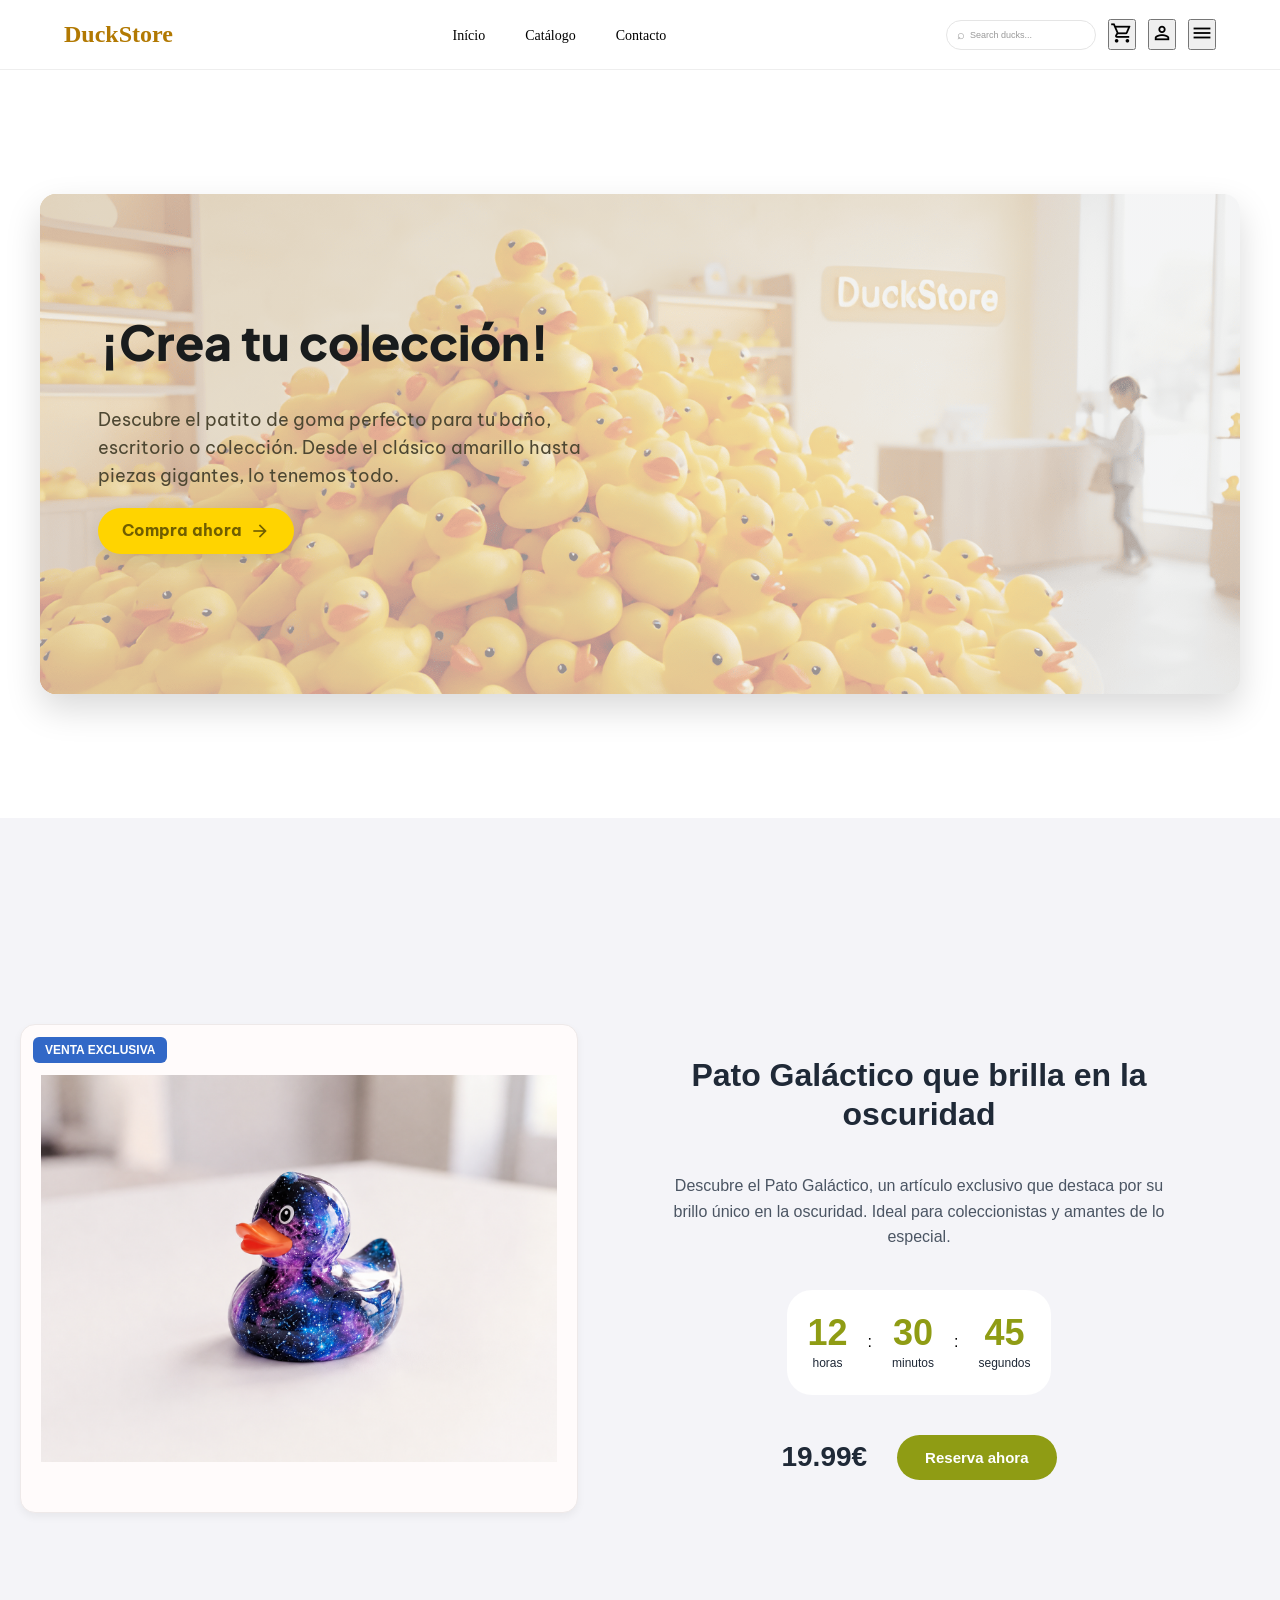
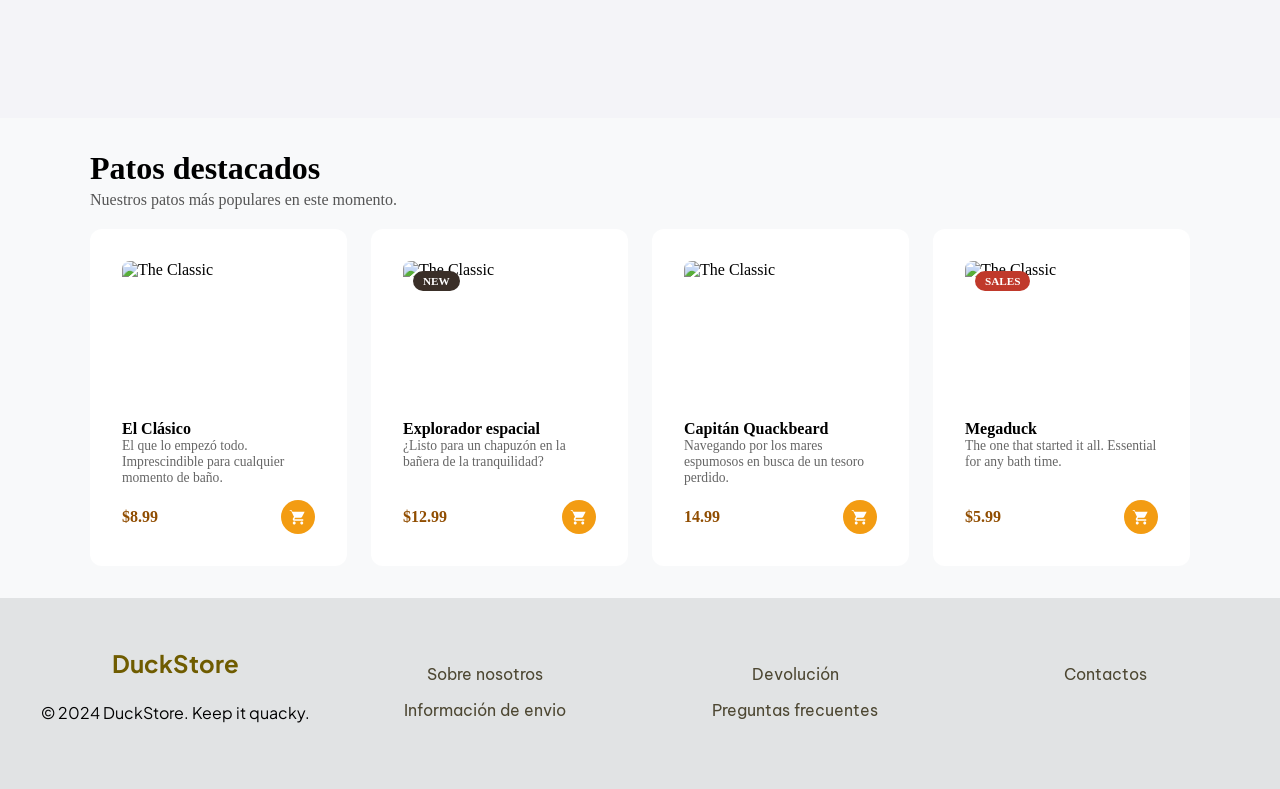
==== index.html @ dd6c9cd8 "add new page catalog" ====
<!-- inicio del proyecto -->
<!doctype html>
<html lang="es">
  <head>
    <meta charset="UTF-8" />
    <meta name="viewport" content="width=device-width, initial-scale=1.0" />
    <title>Duck Store - Inicio</title>
    <!-- css injection -->
    <link rel="stylesheet" href="src/css/styles.css" />
    <!-- font importation -->
    <link rel="preconnect" href="https://fonts.googleapis.com" />
    <link rel="preconnect" href="https://fonts.gstatic.com" crossorigin />
    <link
      href="https://fonts.googleapis.com/css2?family=Be+Vietnam+Pro:ital,wght@0,100;0,200;0,300;0,400;0,500;0,600;0,700;0,800;0,900;1,100;1,200;1,300;1,400;1,500;1,600;1,700;1,800;1,900&display=swap"
      rel="stylesheet"
    />
    <link
      href="https://fonts.googleapis.com/css2?family=Plus+Jakarta+Sans:ital,wght@0,200..800;1,200..800&display=swap"
      rel="stylesheet"
    />
  
<link rel="stylesheet" href="https://fonts.googleapis.com/css2?family=Material+Symbols+Outlined:opsz,wght,FILL,GRAD@20..48,100..700,0..1,-50..200&" 
/>

    <!-- Inicio BANNER -->
    <link href="https://fonts.googleapis.com/css2?family=Material+Symbols+Outlined" rel="stylesheet" />
    <!-- Final BANNER -->
  </head>
  <body>
    <header-component></header-component>
    <main>
        <!-- Inicio BANNER -->
        <section class="hero">
          
  
         <div class="hero-image">
          <div class="hero-content">
            <h2 class="hero-title">¡Crea tu colección!</h2>
             <p class="hero-desc">Descubre el patito de goma perfecto para tu baño, escritorio o colección. Desde el clásico amarillo hasta piezas gigantes, lo tenemos todo.</p>
             <button class="hero-btn" type="button">Compra ahora <span class="material-symbols-outlined icon-sm" aria-hidden="true">arrow_forward</span></button>
             </div>
        </div>
        </section>
        <!-- Final BANNER -->


      <!-- Inicio sección Venta exclusiva -->
      <section class="container-low">
        <div class="columna-imagen">
          <div class="container-left">
            <div class="tarjeta-producto">
              <div class="marco-exclusivo">VENTA EXCLUSIVA</div>
              <img src="src/img/venta-exclusiva.png" class="reserva" /></img>
            </div>
          </div>
        </div>
        <div class="columna-descripcion">
          <h2 class="titulo-producto">Pato Galáctico que brilla en la oscuridad</h2>
          <p class="descripcion-producto">Descubre el Pato Galáctico, un artículo exclusivo que destaca por su brillo único en la oscuridad. Ideal para coleccionistas y amantes de lo especial.</p>
          <div class="contador-tiempo">
            <div class="bloque-tiempo">
              <span class="numero">12</span>
              <span class="etiqueta">horas</span>
            </div>
            <span class="separador">:</span>
            <div class="bloque-tiempo">
              <span class="numero">30</span>
              <span class="etiqueta">minutos</span>
            </div>
            <span class="separador">:</span>
            <div class="bloque-tiempo">
              <span class="numero">45</span>
              <span class="etiqueta">segundos</span>
            </div>
          </div>
          <div class="precio-reserva">
            <span class="precio">19.99€</span>
            <a href="#" class="boton-reserva">Reserva ahora</a>
          </div>
        </div>
      </section>
      <section class="cards">
      <div class="feature-section">
         <div class="card-header">
         <h2>Patos destacados</h2>
         <p>Nuestros patos más populares en este momento.</p>
      </div>
      <div class="cards-grid">
         <div class="card">
            <div class="card-image">
               <img src="./src/img/classic.png" alt="The Classic">
            </div>
            <h3 class="card-title">El Clásico</h3>
            <p class="card-description">El que lo empezó todo. Imprescindible para cualquier momento de baño.</p>
            <div class="card-footer">
               <span class="price">$8.99</span>
               <button class="add-btn"><svg viewBox="0 0 24 24" width="18" height="18" fill="currentColor"><path d="M7 18c-1.1 0-1.99.9-1.99 2S5.9 22 7 22s2-.9 2-2-.9-2-2-2zM1 2v2h2l3.6 7.59-1.35 2.45c-.16.28-.25.61-.25.96 0 1.1.9 2 2 2h12v-2H7.42c-.14 0-.25-.11-.25-.25l.03-.12L8.1 13h7.45c.75 0 1.41-.41 1.75-1.03L20.88 5H4.54l-.94-2H1zm16 16c-1.1 0-1.99.9-1.99 2s.89 2 1.99 2 2-.9 2-2-.9-2-2-2z"/></svg></button>
            </div>
         </div>
         <div class="card">
            <div class="card-image">
               <span class="badge new">NEW</span>
               <img src="./src/img/space.png" alt="The Classic">
            </div>
            <h3 class="card-title">Explorador espacial</h3>
            <p class="card-description">¿Listo para un chapuzón en la bañera de la tranquilidad?</p>
            <div class="card-footer">
               <span class="price">$12.99</span>
               <button class="add-btn"><svg viewBox="0 0 24 24" width="18" height="18" fill="currentColor"><path d="M7 18c-1.1 0-1.99.9-1.99 2S5.9 22 7 22s2-.9 2-2-.9-2-2-2zM1 2v2h2l3.6 7.59-1.35 2.45c-.16.28-.25.61-.25.96 0 1.1.9 2 2 2h12v-2H7.42c-.14 0-.25-.11-.25-.25l.03-.12L8.1 13h7.45c.75 0 1.41-.41 1.75-1.03L20.88 5H4.54l-.94-2H1zm16 16c-1.1 0-1.99.9-1.99 2s.89 2 1.99 2 2-.9 2-2-.9-2-2-2z"/></svg></button>
            </div>
         </div>
         <div class="card">
            <div class="card-image">
               <img src="./src/img/captain.png" alt="The Classic">
            </div>
            <h3 class="card-title">Capitán Quackbeard</h3>
            <p class="card-description">Navegando por los mares espumosos en busca de un tesoro perdido.</p>
            <div class="card-footer">
               <span class="price">14.99</span>
               <button class="add-btn"><svg viewBox="0 0 24 24" width="18" height="18" fill="currentColor"><path d="M7 18c-1.1 0-1.99.9-1.99 2S5.9 22 7 22s2-.9 2-2-.9-2-2-2zM1 2v2h2l3.6 7.59-1.35 2.45c-.16.28-.25.61-.25.96 0 1.1.9 2 2 2h12v-2H7.42c-.14 0-.25-.11-.25-.25l.03-.12L8.1 13h7.45c.75 0 1.41-.41 1.75-1.03L20.88 5H4.54l-.94-2H1zm16 16c-1.1 0-1.99.9-1.99 2s.89 2 1.99 2 2-.9 2-2-.9-2-2-2z"/></svg></button>
            </div>
         </div>
         <div class="card">
            <div class="card-image">
               <span class="badge sale">SALES</span>
               <img src="./src/img/megaduck.png" alt="The Classic">
            </div>
            <h3 class="card-title">Megaduck</h3>
            <p class="card-description">The one that started it all. Essential for any bath time.</p>
            <div class="card-footer">
               <span class="price">$5.99</span>
               <button class="add-btn"><svg viewBox="0 0 24 24" width="18" height="18" fill="currentColor"><path d="M7 18c-1.1 0-1.99.9-1.99 2S5.9 22 7 22s2-.9 2-2-.9-2-2-2zM1 2v2h2l3.6 7.59-1.35 2.45c-.16.28-.25.61-.25.96 0 1.1.9 2 2 2h12v-2H7.42c-.14 0-.25-.11-.25-.25l.03-.12L8.1 13h7.45c.75 0 1.41-.41 1.75-1.03L20.88 5H4.54l-.94-2H1zm16 16c-1.1 0-1.99.9-1.99 2s.89 2 1.99 2 2-.9 2-2-.9-2-2-2z"/></svg></button>
            </div>
         </div>
      </div>
      </div>   
      </section>
    </main>
    <footer-component></footer-component>
    <!--Final sección venta exclusiva-->
    <script src="src/js/components.js"></script>
  </body>
</html>
---- src/css/styles.css ----
body {
  margin-inline: 0px;
  margin:0;
  padding: 0;
}

*{
  margin: 0;
  padding: 0;
  box-sizing: border-box;
}
/* HEADER */



.header {
  width: 100%;
  height: 70px;
  border-bottom: 1px solid #eeeeee;
  background: #fff;
}

.header-container {
  max-width: 1200px;
  height: 100%;
  margin: 0 auto;

  display: flex;
  align-items: center;
  justify-content: space-between;
  padding: 0 24px;
}

.logo {
  color: rgb(178 121 2);
  font-size: 24px;
  font-weight: 700;
  text-decoration: inherit;
}

.nav-links {
  display: flex;
  gap: 28px;
}

.nav-links a {
  color: black;
  font-size: 14px;
  text-decoration: none;
}

.nav-links a:hover {
  color: rgb(178 121 2);
}

.nav-links ul {
  display: flex;
  gap: 20px;
  list-style: none;
  padding: 0;
  margin: 0;
  color: #111827;
}

.header-actions {
  display: flex;
  align-items: center;
  gap: 12px;
}
.material-symbols-outlined {
  font-variation-settings:
  'FILL' 0,
  'wght' 400,
  'GRAD' 0,
  'opsz' 18
}

.search {
  width: 150px;
  height: 30px;

  display: flex;
  align-items: center;
  gap: 5px;

  padding: 0 10px;
  border: 1px solid #e5e5e5;
  border-radius: 20px;
}

.search span {
  color: #999;
  font-size: 13px;
}

.search input {
  border: none;
  outline: none;
  font-size: 9px;
}

.search input::placeholder {
  color: #999;
}
 @media (max-width: 1024px){
    .search {
      display: block;
    }

}
@media (max-width: 768px){
  /*Ocultar .nav-links*/
  .nav-links, .search{
    
    display:none;
    flex-direction: column;
    
  }
 
}

/* MAIN */
section.container-low {background-color: #f4f4f8; font-family: 'Poppins', sans-serif; padding: 60px 20px; display: flex; min-height: 100vh; justify-content: center; align-items: center;}
.container-left {max-width: 600px; width: 100%;}
.tarjeta-producto {background-color: #fffbfb; border:1px solid #eee9e9; border-radius: 15px; box-shadow: 0 4px 8px rgba(0, 0, 0, 0.05); display: flex; box-sizing: border-box; align-items: center; padding: 50px 20px; width: 100%; position: relative;}
.columna-imagen {flex: 1 1 45%; background-image: url(src=src/img/venta-exclusiva.png); background-size: cover; background-repeat: no-repeat; background-position: center;}
.columna-imagen img {max-width: 100%; height: auto; display: block; object-fit: contain; margin-right: auto;}
.marco-exclusivo {position: absolute; top: 12px; left: 12px; background-color: #3268c7; color: #ffffff; padding: 6px 12px; border-radius: 6px; font-size: 12px; font-weight: bold; text-transform: uppercase; z-index: 10;}
.columna-descripcion {flex: 1 1 55%; padding: 5em; display: flex; flex-direction: column; justify-content: contain; text-align: center; align-items: center;}
.titulo-producto {font-size: 32px; font-weight: 700; color: #1f2937; margin-bottom: 40px; line-height: 1.2;}
.descripcion-producto {font-size: 16px; color: #4b5563; line-height: 1.6; margin-bottom: 40px; max-width: 500px;}
.contador-tiempo {display: flex; align-items: center; gap: 20px; margin-bottom: 40px; border: 20px solid #ffffff; padding: 5px 0; width: fit-content; background-color: #ffffff; border-radius: 25px;}
.bloque-tiempo {text-align: center; display: flex; flex-direction:column; align-items: center;}
.bloque-tiempo .numero {font-size: 36px; font-weight: 700; color: #8f9c14; line-height: 1;}
.bloque-tiempo .etiqueta {font-size: 12px; color: #1f2937; font-weight: 500; margin-top: 5px;}
.bloque-tiempo .separador {font-size: 36px; font-weight: 700; color: #1f2937; align-self: flex-start; line-height: 1;}
.precio-reserva {display: flex; align-items: center; gap: 30px; align-content: center;}
.precio-reserva .precio {font-size: 28px; font-weight: 700; color: #1f2937; align-items: center; align-content: center;}
.precio-reserva .boton-reserva {font-size: 15px; background-color: #8f9c14; color: #ffffff; padding: 14px 28px; border-radius: 30px; text-decoration: none; font-weight: 600; transition: background-color 0.3s ease;}
.precio-reserva .boton-reserva:hover {background-color: #333;transform: translateY(-2px);}
@media (max-width: 1100px) 
{ section.container-low {flex-direction: column; align-items: center; padding-top: 10px;}
    .container-left {justify-self: center;}
    .tarjeta-producto {flex-direction: column; gap: 0px; align-content: center; align-items: center;}
    .columna-imagen {width: 100%; height: 60vw; max-height: 800px; background-size: contain; background-repeat: no-repeat; background-position: center top; margin-bottom: 0px; padding: 0; padding-bottom: 0px;}
    .columna-imagen-img {max-width: 100%; height: auto; display:block}
    .columna-descripcion {width: 100%; padding: 10px; text-align: center; margin-top: 0px; justify-self: center;}
    .descripcion-producto {margin-left: auto; margin-right: auto; align-items: center;}
    .contador-tiempo {justify-self: center;}
    .precio-reserva {margin-left: auto; margin-right: auto; align-items: center;}
}
/* FIN MAIN */
/* FEATURE QUADS*/
.feature-section {
  max-width: 1100px;
  margin: 0 auto;
}

.card-header h2 {
  font-size: 2rem;
  margin: 0;
}

.card-header p {
  color: #555;
  margin-top: 4px;
}

/* GRID CON TARJETAS */
.cards-grid {
  display: grid;
  grid-template-columns: repeat(4, 1fr);
  gap: 24px;
}

.card {
  background: #fff;
  border-radius: 12px;
  padding: 2rem;
  display: flex;
  flex-direction: column;
}

.cards {
  padding: 2rem;
  background-color: #f8f9fa;
}
.card-image {
  position: relative;
  background: #fff;
  border-radius: 8px;
  aspect-ratio: 4/3;
  display: flex;
  align-items: center;
  justify-content: center;
  overflow: hidden;
  margin-bottom: 14px;
}

.card-image img {
  /*width: 70%;
    object-fit: contain;*/
  width: 100%;
  object-fit: cover;
  height: 100%;
}

.card-title {
  font-size: 1rem;
  font-weight: 700;
  margin-bottom: 0px;
}

.card-description {
  font-size: 0.85rem;
  color: #666;
  flex-grow: 1;
  margin-bottom: 14px;
}

.card-footer {
  display: flex;
  align-items: center;
  justify-content: space-between;
}

.price {
  font-weight: 700;
  color: rgb(144 77 0 / var(--tw-text-opacity, 1));
}

.add-btn {
  background: #f39c12;
  color: #fff;
  border: none;
  width: 34px;
  height: 34px;
  border-radius: 50%;
  font-size: 1.1rem;
  cursor: pointer;
  display: flex;
  align-items: center;
  justify-content: center;
}

.add-btn:hover {
  background: #e08e0b;
}

.feature-section {
  background-color: #f8f9fa;
}

.material-symbols-outlined {
  font-family: "Material Symbols Outlined";
  font-weight: normal;
  font-style: normal;
  line-height: 1;
  letter-spacing: normal;
  text-transform: none;
  white-space: nowrap;
  word-wrap: normal;
  direction: ltr;
  -webkit-font-smoothing: antialiased;
}

.badge {
  position: absolute;
  top: 10px;
  left: 10px;
  font-size: 0.7rem;
  font-weight: 700;
  padding: 4px 10px;
  border-radius: 999px;
  color: #fff;
}

.badge.new {
  background: #3a2f28;
}
.badge.sale {
  background: #c0392b;
}

/* FOOTER */
footer {
  padding: 50px 20px;
  background-color: #e1e3e4;
  display: grid;
  grid-template-columns: repeat(4, 1fr);
  text-align: center;
  .LogoTitle,
  .SubTitle {
    font-family: "Plus Jakarta Sans";
    margin-block: 1em;
  }
  .LogoTitle {
    margin-top: 0px;
    font-size: 1.5em;
    color: #6f5c00;
  }
  .SubTitle {
    font-weight: normal;
    font-size: 1em;
  }
  p {
    font-family: "Be Vietnam Pro";
    color: #4d4732;
    margin-block: 1em;
  }
}

/* BANNER */
.hero {
  width: 100%;             /* se extiende a lo ancho */
  max-width: 1200px;       /* crea márgenes laterales al centrarse */
  margin: 124px auto; /* arriba/abajo 124px, centrado horizontal */
  padding: 0;
  background: #ffffff;
  border-radius: 1rem;
  overflow: hidden;        /* redondea también la imagen */
  box-shadow: 0 15px 35px rgba(0, 0, 0, 0.15);
}

/* Contenedor de la imagen */
.hero-image {
  width: 1200px;
  height: 500px;
  margin: 0 auto; /* centrar */
  overflow: hidden;
 padding: 110px 20px 20px 20px; /* arriba 48px, derecha 20px, abajo 20px, izquierda 20px */
  box-sizing: border-box;
  background-image:
   linear-gradient(rgba(237, 238, 239,0.6), rgba(237, 238, 239,0.6)), url('/src/img/fotobanner.png');
  background-size: cover;
  background-position: center;
  background-repeat: no-repeat;
  position: relative;
}

.hero-content {
  padding: 0px 20px 20px 20px; /* controla el offset izquierdo aquí */
  display: flex;
  flex-direction: column;
  align-items: flex-start;      /* alinea todo a la izquierda */
  gap: 12px;
  max-width: 70ch;
  box-sizing: border-box;
}

/* Título dentro del banner */
.hero-title {
  font-family: "Plus Jakarta Sans", system-ui, -apple-system, "Segoe UI", Roboto, Arial, sans-serif; 
  margin: 0 0 0px 0;
  padding: 10px 20px;
  font-size: 48px;
  line-height: 56px;
  font-weight: 800;
  color: rgb(25, 28, 29);
  align-self: start;
}
/* Párrafo debajo del título */
.hero-desc {
  font-family: "Be Vietnam Pro", system-ui, -apple-system, "Segoe UI", Roboto, Arial, sans-serif;
  grid-area: stack;
  align-self: start;
  justify-self: start;
  margin: 0;
  padding: 6px 18px;
  max-width: 45ch; /* controla la longitud de la línea */
  font-size: 18px;
  line-height: 28px;
  font-weight: 400;
  color: rgb(77, 71, 50);
  border-radius: 6px;
  z-index: 1;
  margin-top: 8px; /* separación extra entre título y párrafo */
}

/* Estilo del botón amarillo redondeado */
.hero-btn {
   margin-left: 18px;
  background: #FFD400;            /* amarillo */
  color: rgb(112, 94, 0);
  padding: 12px 24px;             /* tamaño del botón */
  border-radius: 999px;           /* totalmente redondeado */
  border: none;
  font-weight: 700;
  font-family: "Be Vietnam Pro", "Plus Jakarta Sans", system-ui, sans-serif;
  font-size: 16px;
  cursor: pointer;
  display: inline-block;
  text-decoration: none;
  box-shadow: 0 6px 18px rgba(0,0,0,0.12);
  transition: transform 120ms ease, box-shadow 120ms ease, filter 120ms ease;
}

.icon-sm {
  font-family: 'Material Symbols Outlined';
  font-variation-settings: 'FILL' 0, 'wght' 400, 'GRAD' 0, 'opsz' 24;
  font-size: 20px;            /* ajusta según prefieras */
  line-height: 1;
  display: inline-block;
  vertical-align: middle;
  margin-left: 4px;           /* opcional, ya hay gap pero sirve de ajuste fino */
}

/* Interacciones */
.hero-btn:hover {
  transform: translateY(-2px);
  filter: brightness(0.98);
  box-shadow: 0 10px 24px rgba(0,0,0,0.14);
}

.hero-btn:active {
  transform: translateY(0);
  box-shadow: 0 6px 12px rgba(0,0,0,0.12);
}

.hero-btn .material-symbols-outlined {
  position: relative;
  top: -1px; /* sube el icono 2px */
  font-size: 20px;
  line-height: 1;
}

/* Imagen del banner */
.hero-image img {
    width: 100%;
  height: 100%;
  object-fit: cover;
  opacity: 0.6;
  display: block;          /* elimina espacios blancos */
  overflow: hidden; /* recorta la imagen si es más grande */

}

.card-header{
  p{
    margin-bottom: 20px;
  }
}

/* --- Breakpoint: tablet / pantallas medianas --- */
@media (max-width: 1024px) {
  .hero {
    margin: 64px auto;
  }
  .hero-image {
    padding: 80px 18px 18px 18px;
    min-height: 360px;
  }
  .hero-content { max-width: 60ch; gap: 10px; }
  .hero-desc { max-width: 40ch; }
}



/* FIN BANNER */


@media(max-width: 900px){
  .cards-grid{
      grid-template-columns: repeat(2, 1fr);
  }
}

/* --- Breakpoint: móvil --- */
@media (max-width: 600px) {
  .hero {
    margin: 40px 12px; /* menos margen lateral y vertical en móvil */
    border-radius: 0.75rem;
  }
  .hero-image {
    padding: 28px 14px 18px 14px; /* sube el contenido visualmente */
    min-height: 260px;
    background-position: center top; /* enfoca la parte superior de la imagen */
  }
  .hero-content {
    padding: 0 12px 12px 12px;
    gap: 8px;
    max-width: 100%;
  }
  .hero-title {
    padding: 0;
    font-size: 22px;
    line-height: 28px;
  }
  .hero-desc {
    padding: 6px 0 0 0;
    max-width: 100%;
    font-size: 15px;
    margin-bottom: 12px; /* mantiene separación con el botón */
  }
  .hero-btn {
    padding: 10px 16px;
    font-size: 15px;
    align-self: flex-start;
  }
  .hero-btn .material-symbols-outlined { top: -1px; font-size: 18px; }

  .header h2{
    font-size: 1.5rem;
  }
}

/* Ajustes responsive para pantallas pequeñas */
@media (max-width: 600px) {
  .hero-image {
    height: 360px;
    padding: 16px;
  }
  .hero-title {
    font-size: clamp(20px, 6vw, 32px);
    padding: 8px 12px;
  }
  .hero-desc {
    font-size: 14px;
    padding: 6px 12px;
    max-width: 100%;
  }

  
}

@media(max-width: 480px){
    .cards-grid{
        grid-template-columns: 1fr;
        gap:16px;
    }

    
}
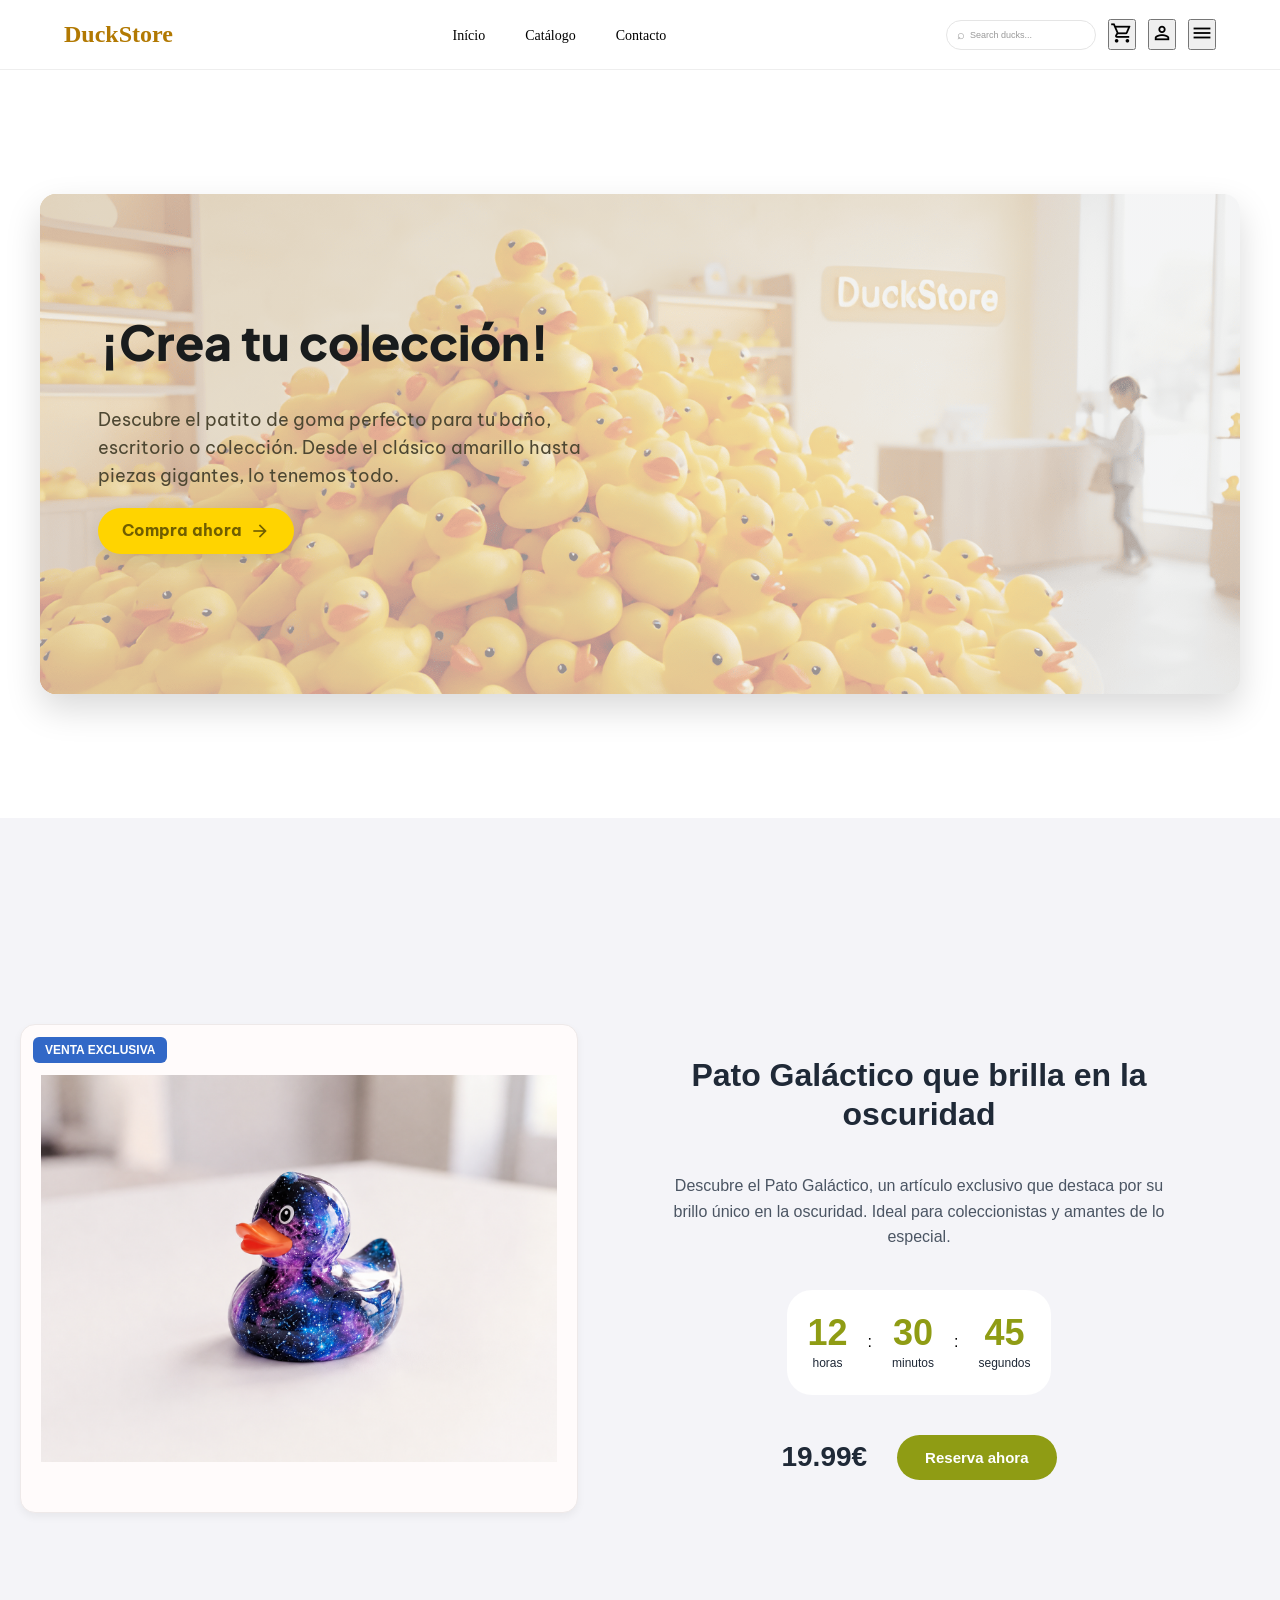
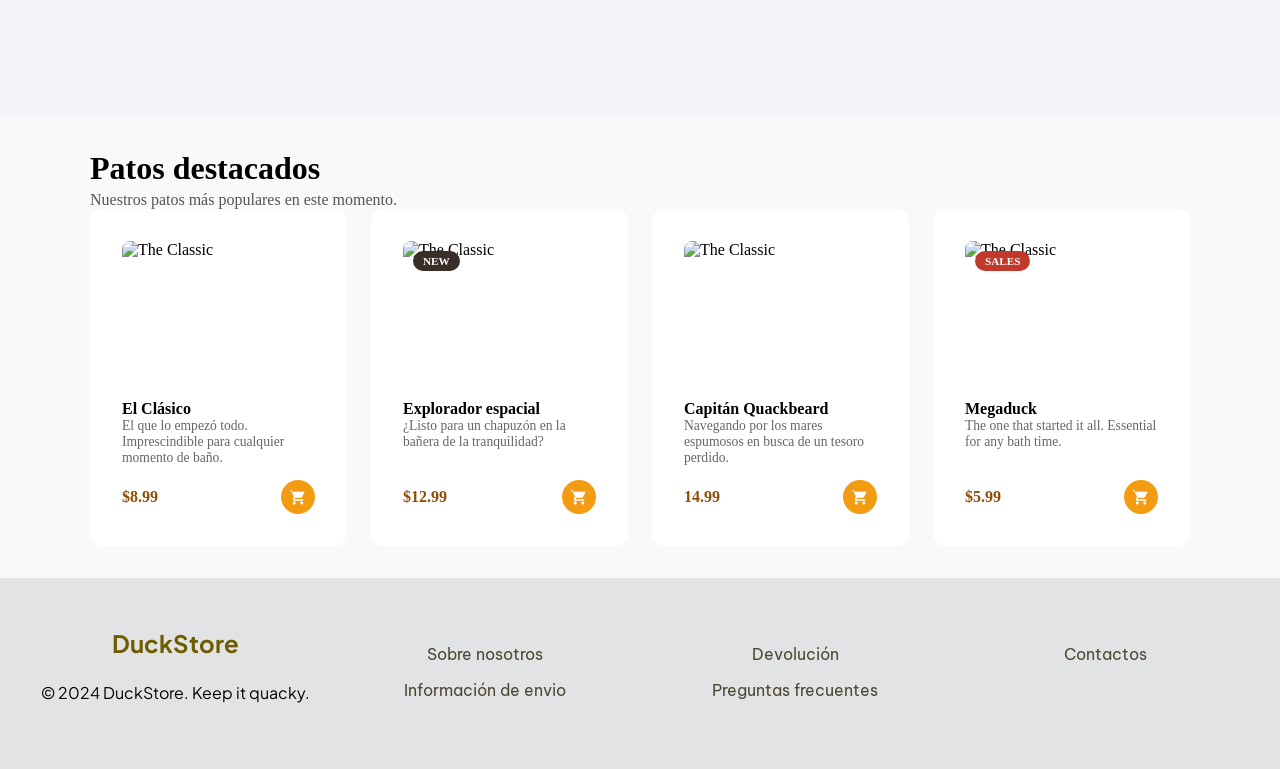
==== commit 1181c33d: "feat:last page" ====
--- a/index.html
+++ b/index.html
@@ -45,6 +45,7 @@
 
 
       <!-- Inicio sección Venta exclusiva -->
+      <link rel="stylesheet" href="src/css/header.css" />
       <section class="container-low">
         <div class="columna-imagen">
           <div class="container-left">
@@ -80,60 +81,114 @@
         </div>
       </section>
       <section class="cards">
-      <div class="feature-section">
-         <div class="card-header">
-         <h2>Patos destacados</h2>
-         <p>Nuestros patos más populares en este momento.</p>
-      </div>
-      <div class="cards-grid">
-         <div class="card">
-            <div class="card-image">
-               <img src="./src/img/classic.png" alt="The Classic">
+        <div class="feature-section">
+          <div class="card-header">
+            <h2>Patos destacados</h2>
+            <!-- hola -->
+            <p>Nuestros patos más populares en este momento.</p>
+          </div>
+          <div class="cards-grid">
+            <div class="card">
+              <div class="card-image">
+                <img src="./src/img/classic.png" alt="The Classic" />
+              </div>
+              <h3 class="card-title">El Clásico</h3>
+              <p class="card-description">
+                El que lo empezó todo. Imprescindible para cualquier momento de
+                baño.
+              </p>
+              <div class="card-footer">
+                <span class="price">$8.99</span>
+                <button class="add-btn">
+                  <svg
+                    viewBox="0 0 24 24"
+                    width="18"
+                    height="18"
+                    fill="currentColor"
+                  >
+                    <path
+                      d="M7 18c-1.1 0-1.99.9-1.99 2S5.9 22 7 22s2-.9 2-2-.9-2-2-2zM1 2v2h2l3.6 7.59-1.35 2.45c-.16.28-.25.61-.25.96 0 1.1.9 2 2 2h12v-2H7.42c-.14 0-.25-.11-.25-.25l.03-.12L8.1 13h7.45c.75 0 1.41-.41 1.75-1.03L20.88 5H4.54l-.94-2H1zm16 16c-1.1 0-1.99.9-1.99 2s.89 2 1.99 2 2-.9 2-2-.9-2-2-2z"
+                    />
+                  </svg>
+                </button>
+              </div>
             </div>
-            <h3 class="card-title">El Clásico</h3>
-            <p class="card-description">El que lo empezó todo. Imprescindible para cualquier momento de baño.</p>
-            <div class="card-footer">
-               <span class="price">$8.99</span>
-               <button class="add-btn"><svg viewBox="0 0 24 24" width="18" height="18" fill="currentColor"><path d="M7 18c-1.1 0-1.99.9-1.99 2S5.9 22 7 22s2-.9 2-2-.9-2-2-2zM1 2v2h2l3.6 7.59-1.35 2.45c-.16.28-.25.61-.25.96 0 1.1.9 2 2 2h12v-2H7.42c-.14 0-.25-.11-.25-.25l.03-.12L8.1 13h7.45c.75 0 1.41-.41 1.75-1.03L20.88 5H4.54l-.94-2H1zm16 16c-1.1 0-1.99.9-1.99 2s.89 2 1.99 2 2-.9 2-2-.9-2-2-2z"/></svg></button>
+            <div class="card">
+              <div class="card-image">
+                <span class="badge new">NEW</span>
+                <img src="./src/img/space.png" alt="The Classic" />
+              </div>
+              <h3 class="card-title">Explorador espacial</h3>
+              <p class="card-description">
+                ¿Listo para un chapuzón en la bañera de la tranquilidad?
+              </p>
+              <div class="card-footer">
+                <span class="price">$12.99</span>
+                <button class="add-btn">
+                  <svg
+                    viewBox="0 0 24 24"
+                    width="18"
+                    height="18"
+                    fill="currentColor"
+                  >
+                    <path
+                      d="M7 18c-1.1 0-1.99.9-1.99 2S5.9 22 7 22s2-.9 2-2-.9-2-2-2zM1 2v2h2l3.6 7.59-1.35 2.45c-.16.28-.25.61-.25.96 0 1.1.9 2 2 2h12v-2H7.42c-.14 0-.25-.11-.25-.25l.03-.12L8.1 13h7.45c.75 0 1.41-.41 1.75-1.03L20.88 5H4.54l-.94-2H1zm16 16c-1.1 0-1.99.9-1.99 2s.89 2 1.99 2 2-.9 2-2-.9-2-2-2z"
+                    />
+                  </svg>
+                </button>
+              </div>
             </div>
-         </div>
-         <div class="card">
-            <div class="card-image">
-               <span class="badge new">NEW</span>
-               <img src="./src/img/space.png" alt="The Classic">
+            <div class="card">
+              <div class="card-image">
+                <img src="./src/img/captain.png" alt="The Classic" />
+              </div>
+              <h3 class="card-title">Capitán Quackbeard</h3>
+              <p class="card-description">
+                Navegando por los mares espumosos en busca de un tesoro perdido.
+              </p>
+              <div class="card-footer">
+                <span class="price">14.99</span>
+                <button class="add-btn">
+                  <svg
+                    viewBox="0 0 24 24"
+                    width="18"
+                    height="18"
+                    fill="currentColor"
+                  >
+                    <path
+                      d="M7 18c-1.1 0-1.99.9-1.99 2S5.9 22 7 22s2-.9 2-2-.9-2-2-2zM1 2v2h2l3.6 7.59-1.35 2.45c-.16.28-.25.61-.25.96 0 1.1.9 2 2 2h12v-2H7.42c-.14 0-.25-.11-.25-.25l.03-.12L8.1 13h7.45c.75 0 1.41-.41 1.75-1.03L20.88 5H4.54l-.94-2H1zm16 16c-1.1 0-1.99.9-1.99 2s.89 2 1.99 2 2-.9 2-2-.9-2-2-2z"
+                    />
+                  </svg>
+                </button>
+              </div>
             </div>
-            <h3 class="card-title">Explorador espacial</h3>
-            <p class="card-description">¿Listo para un chapuzón en la bañera de la tranquilidad?</p>
-            <div class="card-footer">
-               <span class="price">$12.99</span>
-               <button class="add-btn"><svg viewBox="0 0 24 24" width="18" height="18" fill="currentColor"><path d="M7 18c-1.1 0-1.99.9-1.99 2S5.9 22 7 22s2-.9 2-2-.9-2-2-2zM1 2v2h2l3.6 7.59-1.35 2.45c-.16.28-.25.61-.25.96 0 1.1.9 2 2 2h12v-2H7.42c-.14 0-.25-.11-.25-.25l.03-.12L8.1 13h7.45c.75 0 1.41-.41 1.75-1.03L20.88 5H4.54l-.94-2H1zm16 16c-1.1 0-1.99.9-1.99 2s.89 2 1.99 2 2-.9 2-2-.9-2-2-2z"/></svg></button>
+            <div class="card">
+              <div class="card-image">
+                <span class="badge sale">SALES</span>
+                <img src="./src/img/megaduck.png" alt="The Classic" />
+              </div>
+              <h3 class="card-title">Megaduck</h3>
+              <p class="card-description">
+                The one that started it all. Essential for any bath time.
+              </p>
+              <div class="card-footer">
+                <span class="price">$5.99</span>
+                <button class="add-btn">
+                  <svg
+                    viewBox="0 0 24 24"
+                    width="18"
+                    height="18"
+                    fill="currentColor"
+                  >
+                    <path
+                      d="M7 18c-1.1 0-1.99.9-1.99 2S5.9 22 7 22s2-.9 2-2-.9-2-2-2zM1 2v2h2l3.6 7.59-1.35 2.45c-.16.28-.25.61-.25.96 0 1.1.9 2 2 2h12v-2H7.42c-.14 0-.25-.11-.25-.25l.03-.12L8.1 13h7.45c.75 0 1.41-.41 1.75-1.03L20.88 5H4.54l-.94-2H1zm16 16c-1.1 0-1.99.9-1.99 2s.89 2 1.99 2 2-.9 2-2-.9-2-2-2z"
+                    />
+                  </svg>
+                </button>
+              </div>
             </div>
-         </div>
-         <div class="card">
-            <div class="card-image">
-               <img src="./src/img/captain.png" alt="The Classic">
-            </div>
-            <h3 class="card-title">Capitán Quackbeard</h3>
-            <p class="card-description">Navegando por los mares espumosos en busca de un tesoro perdido.</p>
-            <div class="card-footer">
-               <span class="price">14.99</span>
-               <button class="add-btn"><svg viewBox="0 0 24 24" width="18" height="18" fill="currentColor"><path d="M7 18c-1.1 0-1.99.9-1.99 2S5.9 22 7 22s2-.9 2-2-.9-2-2-2zM1 2v2h2l3.6 7.59-1.35 2.45c-.16.28-.25.61-.25.96 0 1.1.9 2 2 2h12v-2H7.42c-.14 0-.25-.11-.25-.25l.03-.12L8.1 13h7.45c.75 0 1.41-.41 1.75-1.03L20.88 5H4.54l-.94-2H1zm16 16c-1.1 0-1.99.9-1.99 2s.89 2 1.99 2 2-.9 2-2-.9-2-2-2z"/></svg></button>
-            </div>
-         </div>
-         <div class="card">
-            <div class="card-image">
-               <span class="badge sale">SALES</span>
-               <img src="./src/img/megaduck.png" alt="The Classic">
-            </div>
-            <h3 class="card-title">Megaduck</h3>
-            <p class="card-description">The one that started it all. Essential for any bath time.</p>
-            <div class="card-footer">
-               <span class="price">$5.99</span>
-               <button class="add-btn"><svg viewBox="0 0 24 24" width="18" height="18" fill="currentColor"><path d="M7 18c-1.1 0-1.99.9-1.99 2S5.9 22 7 22s2-.9 2-2-.9-2-2-2zM1 2v2h2l3.6 7.59-1.35 2.45c-.16.28-.25.61-.25.96 0 1.1.9 2 2 2h12v-2H7.42c-.14 0-.25-.11-.25-.25l.03-.12L8.1 13h7.45c.75 0 1.41-.41 1.75-1.03L20.88 5H4.54l-.94-2H1zm16 16c-1.1 0-1.99.9-1.99 2s.89 2 1.99 2 2-.9 2-2-.9-2-2-2z"/></svg></button>
-            </div>
-         </div>
-      </div>
-      </div>   
+          </div>
+        </div>
       </section>
     </main>
     <footer-component></footer-component>
--- a/src/css/styles.css
+++ b/src/css/styles.css
@@ -1,9 +1,6 @@
 body {
   margin-inline: 0px;
-  margin:0;
-  padding: 0;
-}
-
+}
 *{
   margin: 0;
   padding: 0;
@@ -434,13 +431,22 @@
   overflow: hidden; /* recorta la imagen si es más grande */
 
 }
-
-.card-header{
-  p{
-    margin-bottom: 20px;
-  }
-}
-
+/* Ajustes responsive para pantallas pequeñas */
+@media (max-width: 600px) {
+  .hero-image {
+    height: 360px;
+    padding: 16px;
+  }
+  .hero-title {
+    font-size: clamp(20px, 6vw, 32px);
+    padding: 8px 12px;
+  }
+  .hero-desc {
+    font-size: 14px;
+    padding: 6px 12px;
+    max-width: 100%;
+  }
+}
 /* --- Breakpoint: tablet / pantallas medianas --- */
 @media (max-width: 1024px) {
   .hero {
@@ -452,17 +458,6 @@
   }
   .hero-content { max-width: 60ch; gap: 10px; }
   .hero-desc { max-width: 40ch; }
-}
-
-
-
-/* FIN BANNER */
-
-
-@media(max-width: 900px){
-  .cards-grid{
-      grid-template-columns: repeat(2, 1fr);
-  }
 }
 
 /* --- Breakpoint: móvil --- */
@@ -498,36 +493,7 @@
     align-self: flex-start;
   }
   .hero-btn .material-symbols-outlined { top: -1px; font-size: 18px; }
-
-  .header h2{
-    font-size: 1.5rem;
-  }
-}
-
-/* Ajustes responsive para pantallas pequeñas */
-@media (max-width: 600px) {
-  .hero-image {
-    height: 360px;
-    padding: 16px;
-  }
-  .hero-title {
-    font-size: clamp(20px, 6vw, 32px);
-    padding: 8px 12px;
-  }
-  .hero-desc {
-    font-size: 14px;
-    padding: 6px 12px;
-    max-width: 100%;
-  }
-
-  
-}
-
-@media(max-width: 480px){
-    .cards-grid{
-        grid-template-columns: 1fr;
-        gap:16px;
-    }
-
-    
-}
+}
+
+/* FIN BANNER */
+
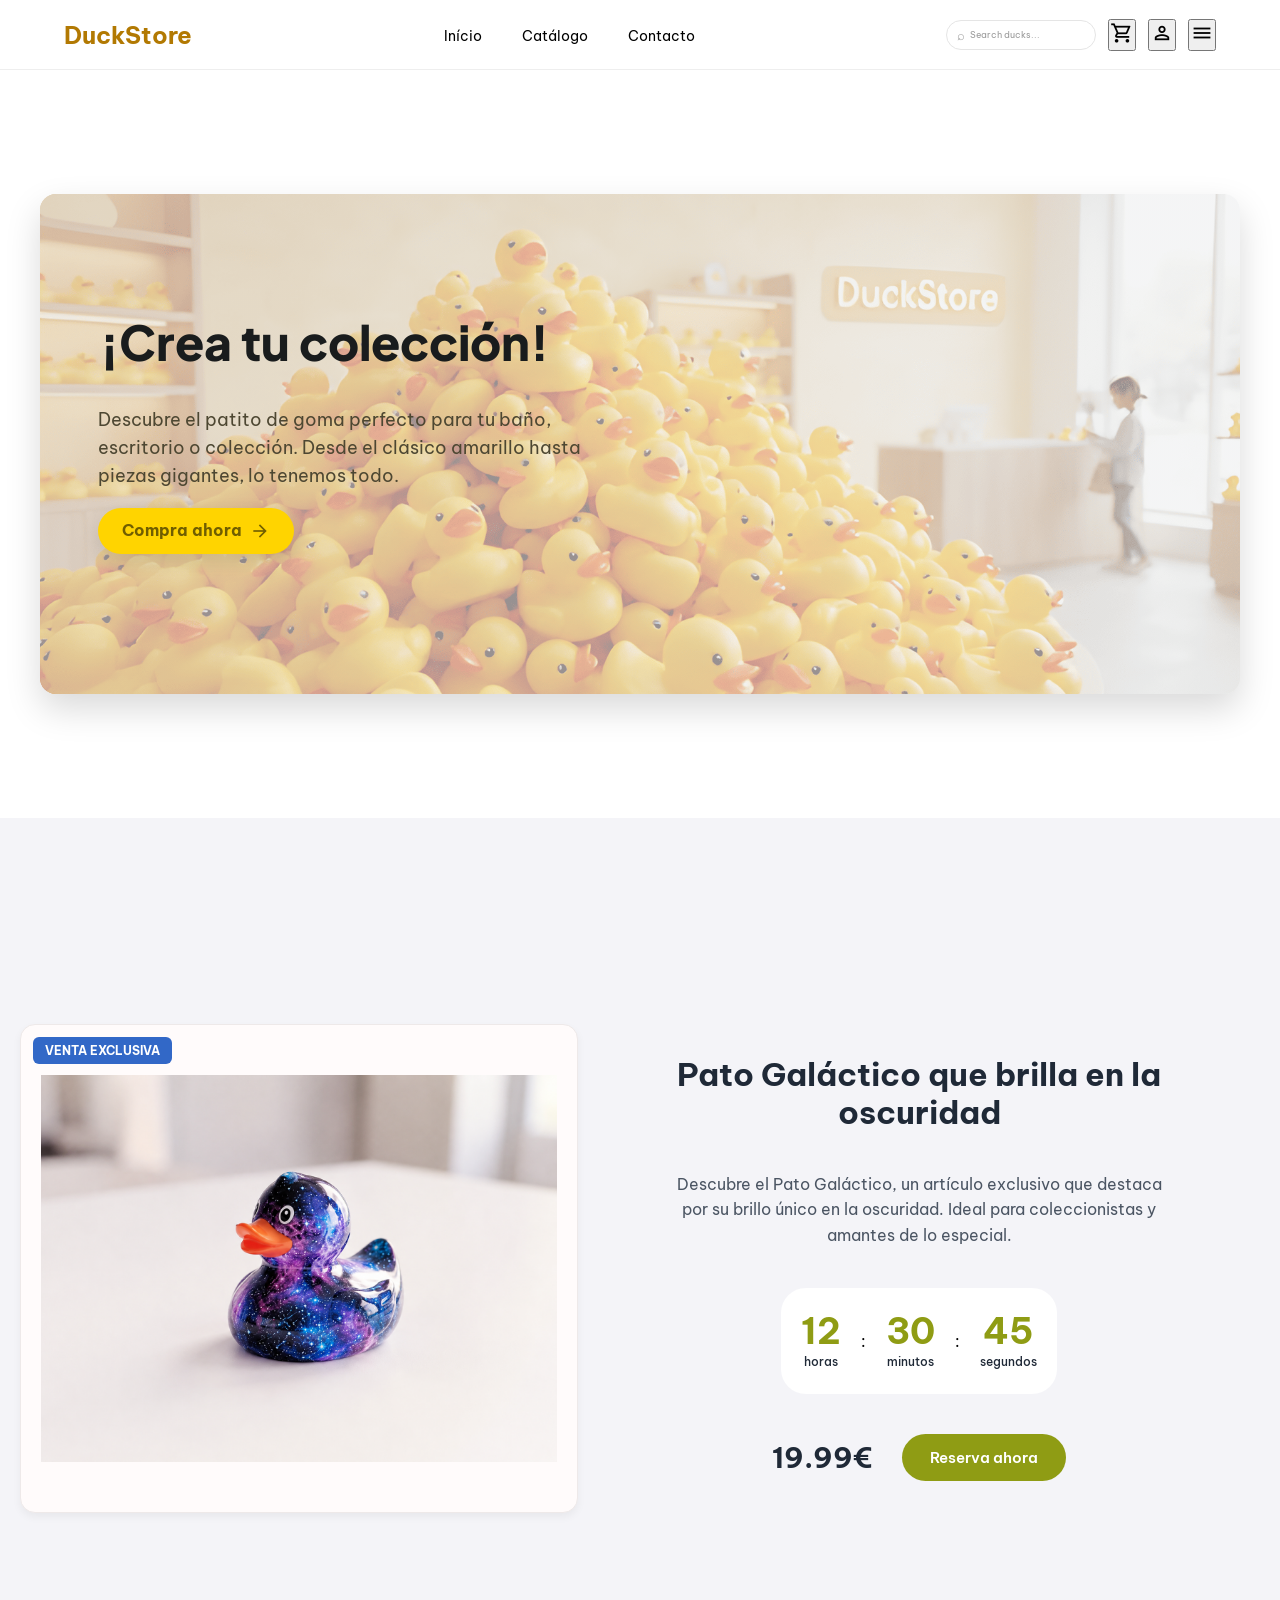
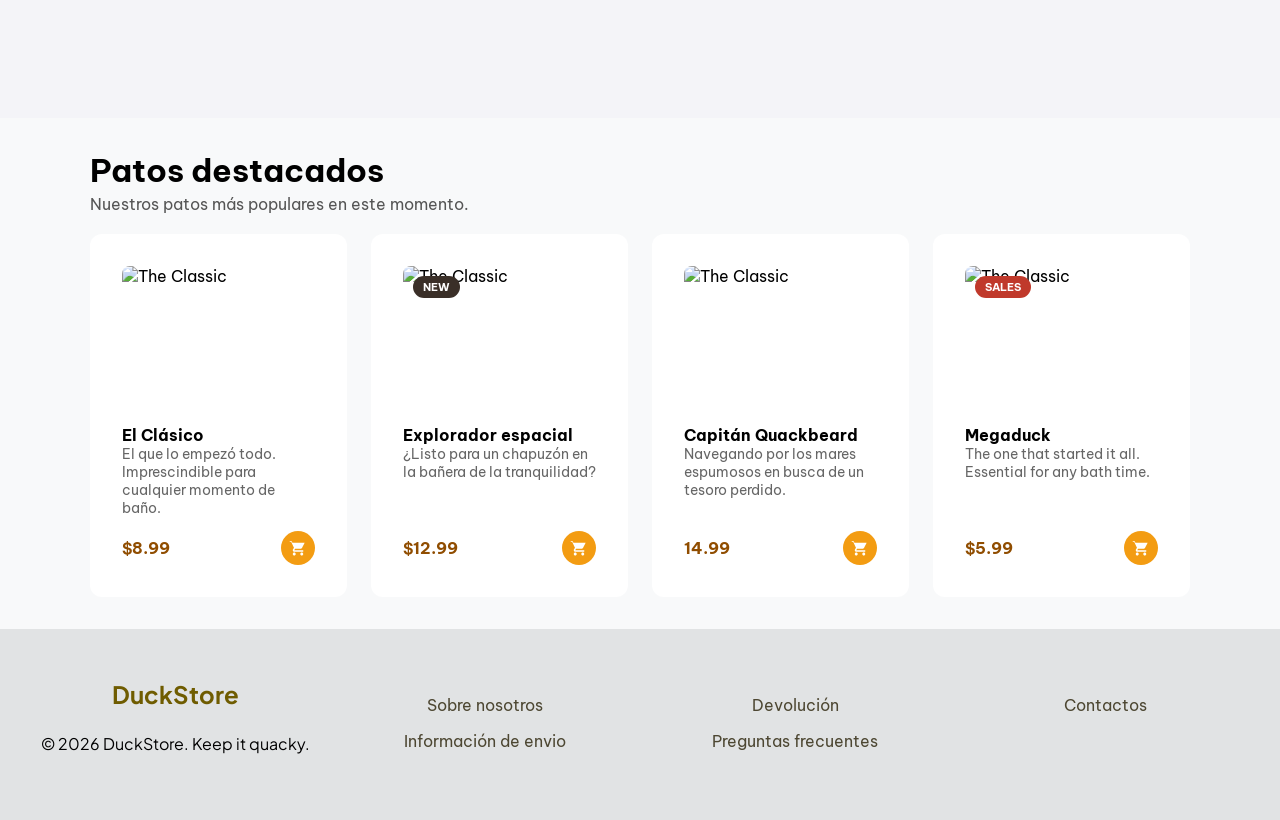
==== commit cb1485e2: "feat: add funtional counter" ====
--- a/index.html
+++ b/index.html
@@ -45,7 +45,6 @@
 
 
       <!-- Inicio sección Venta exclusiva -->
-      <link rel="stylesheet" href="src/css/header.css" />
       <section class="container-low">
         <div class="columna-imagen">
           <div class="container-left">
@@ -60,17 +59,17 @@
           <p class="descripcion-producto">Descubre el Pato Galáctico, un artículo exclusivo que destaca por su brillo único en la oscuridad. Ideal para coleccionistas y amantes de lo especial.</p>
           <div class="contador-tiempo">
             <div class="bloque-tiempo">
-              <span class="numero">12</span>
+              <span id="horas" class="numero">12</span>
               <span class="etiqueta">horas</span>
             </div>
             <span class="separador">:</span>
             <div class="bloque-tiempo">
-              <span class="numero">30</span>
+              <span id="minutos" class="numero">30</span>
               <span class="etiqueta">minutos</span>
             </div>
             <span class="separador">:</span>
             <div class="bloque-tiempo">
-              <span class="numero">45</span>
+              <span id="segundos" class="numero">45</span>
               <span class="etiqueta">segundos</span>
             </div>
           </div>
@@ -81,118 +80,65 @@
         </div>
       </section>
       <section class="cards">
-        <div class="feature-section">
-          <div class="card-header">
-            <h2>Patos destacados</h2>
-            <!-- hola -->
-            <p>Nuestros patos más populares en este momento.</p>
-          </div>
-          <div class="cards-grid">
-            <div class="card">
-              <div class="card-image">
-                <img src="./src/img/classic.png" alt="The Classic" />
-              </div>
-              <h3 class="card-title">El Clásico</h3>
-              <p class="card-description">
-                El que lo empezó todo. Imprescindible para cualquier momento de
-                baño.
-              </p>
-              <div class="card-footer">
-                <span class="price">$8.99</span>
-                <button class="add-btn">
-                  <svg
-                    viewBox="0 0 24 24"
-                    width="18"
-                    height="18"
-                    fill="currentColor"
-                  >
-                    <path
-                      d="M7 18c-1.1 0-1.99.9-1.99 2S5.9 22 7 22s2-.9 2-2-.9-2-2-2zM1 2v2h2l3.6 7.59-1.35 2.45c-.16.28-.25.61-.25.96 0 1.1.9 2 2 2h12v-2H7.42c-.14 0-.25-.11-.25-.25l.03-.12L8.1 13h7.45c.75 0 1.41-.41 1.75-1.03L20.88 5H4.54l-.94-2H1zm16 16c-1.1 0-1.99.9-1.99 2s.89 2 1.99 2 2-.9 2-2-.9-2-2-2z"
-                    />
-                  </svg>
-                </button>
-              </div>
+      <div class="feature-section">
+         <div class="card-header">
+         <h2>Patos destacados</h2>
+         <p>Nuestros patos más populares en este momento.</p>
+      </div>
+      <div class="cards-grid">
+         <div class="card">
+            <div class="card-image">
+               <img src="./src/img/classic.png" alt="The Classic">
             </div>
-            <div class="card">
-              <div class="card-image">
-                <span class="badge new">NEW</span>
-                <img src="./src/img/space.png" alt="The Classic" />
-              </div>
-              <h3 class="card-title">Explorador espacial</h3>
-              <p class="card-description">
-                ¿Listo para un chapuzón en la bañera de la tranquilidad?
-              </p>
-              <div class="card-footer">
-                <span class="price">$12.99</span>
-                <button class="add-btn">
-                  <svg
-                    viewBox="0 0 24 24"
-                    width="18"
-                    height="18"
-                    fill="currentColor"
-                  >
-                    <path
-                      d="M7 18c-1.1 0-1.99.9-1.99 2S5.9 22 7 22s2-.9 2-2-.9-2-2-2zM1 2v2h2l3.6 7.59-1.35 2.45c-.16.28-.25.61-.25.96 0 1.1.9 2 2 2h12v-2H7.42c-.14 0-.25-.11-.25-.25l.03-.12L8.1 13h7.45c.75 0 1.41-.41 1.75-1.03L20.88 5H4.54l-.94-2H1zm16 16c-1.1 0-1.99.9-1.99 2s.89 2 1.99 2 2-.9 2-2-.9-2-2-2z"
-                    />
-                  </svg>
-                </button>
-              </div>
+            <h3 class="card-title">El Clásico</h3>
+            <p class="card-description">El que lo empezó todo. Imprescindible para cualquier momento de baño.</p>
+            <div class="card-footer">
+               <span class="price">$8.99</span>
+               <button class="add-btn"><svg viewBox="0 0 24 24" width="18" height="18" fill="currentColor"><path d="M7 18c-1.1 0-1.99.9-1.99 2S5.9 22 7 22s2-.9 2-2-.9-2-2-2zM1 2v2h2l3.6 7.59-1.35 2.45c-.16.28-.25.61-.25.96 0 1.1.9 2 2 2h12v-2H7.42c-.14 0-.25-.11-.25-.25l.03-.12L8.1 13h7.45c.75 0 1.41-.41 1.75-1.03L20.88 5H4.54l-.94-2H1zm16 16c-1.1 0-1.99.9-1.99 2s.89 2 1.99 2 2-.9 2-2-.9-2-2-2z"/></svg></button>
             </div>
-            <div class="card">
-              <div class="card-image">
-                <img src="./src/img/captain.png" alt="The Classic" />
-              </div>
-              <h3 class="card-title">Capitán Quackbeard</h3>
-              <p class="card-description">
-                Navegando por los mares espumosos en busca de un tesoro perdido.
-              </p>
-              <div class="card-footer">
-                <span class="price">14.99</span>
-                <button class="add-btn">
-                  <svg
-                    viewBox="0 0 24 24"
-                    width="18"
-                    height="18"
-                    fill="currentColor"
-                  >
-                    <path
-                      d="M7 18c-1.1 0-1.99.9-1.99 2S5.9 22 7 22s2-.9 2-2-.9-2-2-2zM1 2v2h2l3.6 7.59-1.35 2.45c-.16.28-.25.61-.25.96 0 1.1.9 2 2 2h12v-2H7.42c-.14 0-.25-.11-.25-.25l.03-.12L8.1 13h7.45c.75 0 1.41-.41 1.75-1.03L20.88 5H4.54l-.94-2H1zm16 16c-1.1 0-1.99.9-1.99 2s.89 2 1.99 2 2-.9 2-2-.9-2-2-2z"
-                    />
-                  </svg>
-                </button>
-              </div>
+         </div>
+         <div class="card">
+            <div class="card-image">
+               <span class="badge new">NEW</span>
+               <img src="./src/img/space.png" alt="The Classic">
             </div>
-            <div class="card">
-              <div class="card-image">
-                <span class="badge sale">SALES</span>
-                <img src="./src/img/megaduck.png" alt="The Classic" />
-              </div>
-              <h3 class="card-title">Megaduck</h3>
-              <p class="card-description">
-                The one that started it all. Essential for any bath time.
-              </p>
-              <div class="card-footer">
-                <span class="price">$5.99</span>
-                <button class="add-btn">
-                  <svg
-                    viewBox="0 0 24 24"
-                    width="18"
-                    height="18"
-                    fill="currentColor"
-                  >
-                    <path
-                      d="M7 18c-1.1 0-1.99.9-1.99 2S5.9 22 7 22s2-.9 2-2-.9-2-2-2zM1 2v2h2l3.6 7.59-1.35 2.45c-.16.28-.25.61-.25.96 0 1.1.9 2 2 2h12v-2H7.42c-.14 0-.25-.11-.25-.25l.03-.12L8.1 13h7.45c.75 0 1.41-.41 1.75-1.03L20.88 5H4.54l-.94-2H1zm16 16c-1.1 0-1.99.9-1.99 2s.89 2 1.99 2 2-.9 2-2-.9-2-2-2z"
-                    />
-                  </svg>
-                </button>
-              </div>
+            <h3 class="card-title">Explorador espacial</h3>
+            <p class="card-description">¿Listo para un chapuzón en la bañera de la tranquilidad?</p>
+            <div class="card-footer">
+               <span class="price">$12.99</span>
+               <button class="add-btn"><svg viewBox="0 0 24 24" width="18" height="18" fill="currentColor"><path d="M7 18c-1.1 0-1.99.9-1.99 2S5.9 22 7 22s2-.9 2-2-.9-2-2-2zM1 2v2h2l3.6 7.59-1.35 2.45c-.16.28-.25.61-.25.96 0 1.1.9 2 2 2h12v-2H7.42c-.14 0-.25-.11-.25-.25l.03-.12L8.1 13h7.45c.75 0 1.41-.41 1.75-1.03L20.88 5H4.54l-.94-2H1zm16 16c-1.1 0-1.99.9-1.99 2s.89 2 1.99 2 2-.9 2-2-.9-2-2-2z"/></svg></button>
             </div>
-          </div>
-        </div>
+         </div>
+         <div class="card">
+            <div class="card-image">
+               <img src="./src/img/captain.png" alt="The Classic">
+            </div>
+            <h3 class="card-title">Capitán Quackbeard</h3>
+            <p class="card-description">Navegando por los mares espumosos en busca de un tesoro perdido.</p>
+            <div class="card-footer">
+               <span class="price">14.99</span>
+               <button class="add-btn"><svg viewBox="0 0 24 24" width="18" height="18" fill="currentColor"><path d="M7 18c-1.1 0-1.99.9-1.99 2S5.9 22 7 22s2-.9 2-2-.9-2-2-2zM1 2v2h2l3.6 7.59-1.35 2.45c-.16.28-.25.61-.25.96 0 1.1.9 2 2 2h12v-2H7.42c-.14 0-.25-.11-.25-.25l.03-.12L8.1 13h7.45c.75 0 1.41-.41 1.75-1.03L20.88 5H4.54l-.94-2H1zm16 16c-1.1 0-1.99.9-1.99 2s.89 2 1.99 2 2-.9 2-2-.9-2-2-2z"/></svg></button>
+            </div>
+         </div>
+         <div class="card">
+            <div class="card-image">
+               <span class="badge sale">SALES</span>
+               <img src="./src/img/megaduck.png" alt="The Classic">
+            </div>
+            <h3 class="card-title">Megaduck</h3>
+            <p class="card-description">The one that started it all. Essential for any bath time.</p>
+            <div class="card-footer">
+               <span class="price">$5.99</span>
+               <button class="add-btn"><svg viewBox="0 0 24 24" width="18" height="18" fill="currentColor"><path d="M7 18c-1.1 0-1.99.9-1.99 2S5.9 22 7 22s2-.9 2-2-.9-2-2-2zM1 2v2h2l3.6 7.59-1.35 2.45c-.16.28-.25.61-.25.96 0 1.1.9 2 2 2h12v-2H7.42c-.14 0-.25-.11-.25-.25l.03-.12L8.1 13h7.45c.75 0 1.41-.41 1.75-1.03L20.88 5H4.54l-.94-2H1zm16 16c-1.1 0-1.99.9-1.99 2s.89 2 1.99 2 2-.9 2-2-.9-2-2-2z"/></svg></button>
+            </div>
+         </div>
+      </div>
+      </div>   
       </section>
     </main>
     <footer-component></footer-component>
     <!--Final sección venta exclusiva-->
     <script src="src/js/components.js"></script>
+    <script src="src/js/counter.js"></script>
   </body>
 </html>
--- a/src/css/styles.css
+++ b/src/css/styles.css
@@ -1,10 +1,14 @@
 body {
   margin-inline: 0px;
-}
+  margin:0;
+  padding: 0;
+}
+
 *{
   margin: 0;
   padding: 0;
   box-sizing: border-box;
+  font-family: "Be Vietnam Pro";
 }
 /* HEADER */
 
@@ -99,22 +103,7 @@
 .search input::placeholder {
   color: #999;
 }
- @media (max-width: 1024px){
-    .search {
-      display: block;
-    }
-
-}
-@media (max-width: 768px){
-  /*Ocultar .nav-links*/
-  .nav-links, .search{
-    
-    display:none;
-    flex-direction: column;
-    
-  }
- 
-}
+
 
 /* MAIN */
 section.container-low {background-color: #f4f4f8; font-family: 'Poppins', sans-serif; padding: 60px 20px; display: flex; min-height: 100vh; justify-content: center; align-items: center;}
@@ -135,17 +124,7 @@
 .precio-reserva .precio {font-size: 28px; font-weight: 700; color: #1f2937; align-items: center; align-content: center;}
 .precio-reserva .boton-reserva {font-size: 15px; background-color: #8f9c14; color: #ffffff; padding: 14px 28px; border-radius: 30px; text-decoration: none; font-weight: 600; transition: background-color 0.3s ease;}
 .precio-reserva .boton-reserva:hover {background-color: #333;transform: translateY(-2px);}
-@media (max-width: 1100px) 
-{ section.container-low {flex-direction: column; align-items: center; padding-top: 10px;}
-    .container-left {justify-self: center;}
-    .tarjeta-producto {flex-direction: column; gap: 0px; align-content: center; align-items: center;}
-    .columna-imagen {width: 100%; height: 60vw; max-height: 800px; background-size: contain; background-repeat: no-repeat; background-position: center top; margin-bottom: 0px; padding: 0; padding-bottom: 0px;}
-    .columna-imagen-img {max-width: 100%; height: auto; display:block}
-    .columna-descripcion {width: 100%; padding: 10px; text-align: center; margin-top: 0px; justify-self: center;}
-    .descripcion-producto {margin-left: auto; margin-right: auto; align-items: center;}
-    .contador-tiempo {justify-self: center;}
-    .precio-reserva {margin-left: auto; margin-right: auto; align-items: center;}
-}
+
 /* FIN MAIN */
 /* FEATURE QUADS*/
 .feature-section {
@@ -286,7 +265,7 @@
   display: grid;
   grid-template-columns: repeat(4, 1fr);
   text-align: center;
-  .LogoTitle,
+  .logo, .LogoTitle,
   .SubTitle {
     font-family: "Plus Jakarta Sans";
     margin-block: 1em;
@@ -431,21 +410,35 @@
   overflow: hidden; /* recorta la imagen si es más grande */
 
 }
-/* Ajustes responsive para pantallas pequeñas */
-@media (max-width: 600px) {
-  .hero-image {
-    height: 360px;
-    padding: 16px;
-  }
-  .hero-title {
-    font-size: clamp(20px, 6vw, 32px);
-    padding: 8px 12px;
-  }
-  .hero-desc {
-    font-size: 14px;
-    padding: 6px 12px;
-    max-width: 100%;
-  }
+
+.card-header{
+  p{
+    margin-bottom: 20px;
+  }
+}
+
+
+
+
+
+/* FIN BANNER */
+
+
+
+
+
+
+
+@media (max-width: 1100px) 
+{ section.container-low {flex-direction: column; align-items: center; padding-top: 10px;}
+    .container-left {justify-self: center;}
+    .tarjeta-producto {flex-direction: column; gap: 0px; align-content: center; align-items: center;}
+    .columna-imagen {width: 100%; height: 60vw; max-height: 800px; background-size: contain; background-repeat: no-repeat; background-position: center top; margin-bottom: 0px; padding: 0; padding-bottom: 0px;}
+    .columna-imagen-img {max-width: 100%; height: auto; display:block}
+    .columna-descripcion {width: 100%; padding: 10px; text-align: center; margin-top: 0px; justify-self: center;}
+    .descripcion-producto {margin-left: auto; margin-right: auto; align-items: center;}
+    .contador-tiempo {justify-self: center;}
+    .precio-reserva {margin-left: auto; margin-right: auto; align-items: center;}
 }
 /* --- Breakpoint: tablet / pantallas medianas --- */
 @media (max-width: 1024px) {
@@ -458,11 +451,29 @@
   }
   .hero-content { max-width: 60ch; gap: 10px; }
   .hero-desc { max-width: 40ch; }
-}
-
-/* --- Breakpoint: móvil --- */
+      .search {
+      display: block;
+    }
+}
+@media(max-width: 900px){
+  .cards-grid{
+      grid-template-columns: repeat(2, 1fr);
+  }
+}
+@media (max-width: 768px){
+  /*Ocultar .nav-links*/
+  .nav-links, .search{
+    
+    display:none;
+    flex-direction: column;
+    
+  }
+ 
+}
+/* Ajustes responsive para pantallas pequeñas */
 @media (max-width: 600px) {
-  .hero {
+
+ .hero {
     margin: 40px 12px; /* menos margen lateral y vertical en móvil */
     border-radius: 0.75rem;
   }
@@ -477,14 +488,18 @@
     max-width: 100%;
   }
   .hero-title {
+    font-size: clamp(20px, 6vw, 32px);
     padding: 0;
+    padding: 8px 12px;
     font-size: 22px;
     line-height: 28px;
   }
   .hero-desc {
+    max-width: 100%;
     padding: 6px 0 0 0;
-    max-width: 100%;
+     padding: 6px 12px;   
     font-size: 15px;
+     font-size: 14px;
     margin-bottom: 12px; /* mantiene separación con el botón */
   }
   .hero-btn {
@@ -493,7 +508,18 @@
     align-self: flex-start;
   }
   .hero-btn .material-symbols-outlined { top: -1px; font-size: 18px; }
-}
-
-/* FIN BANNER */
-
+
+  .header h2{
+    font-size: 1.5rem;
+  }
+  
+}
+
+@media(max-width: 480px){
+    .cards-grid{
+        grid-template-columns: 1fr;
+        gap:16px;
+    }
+
+    
+}
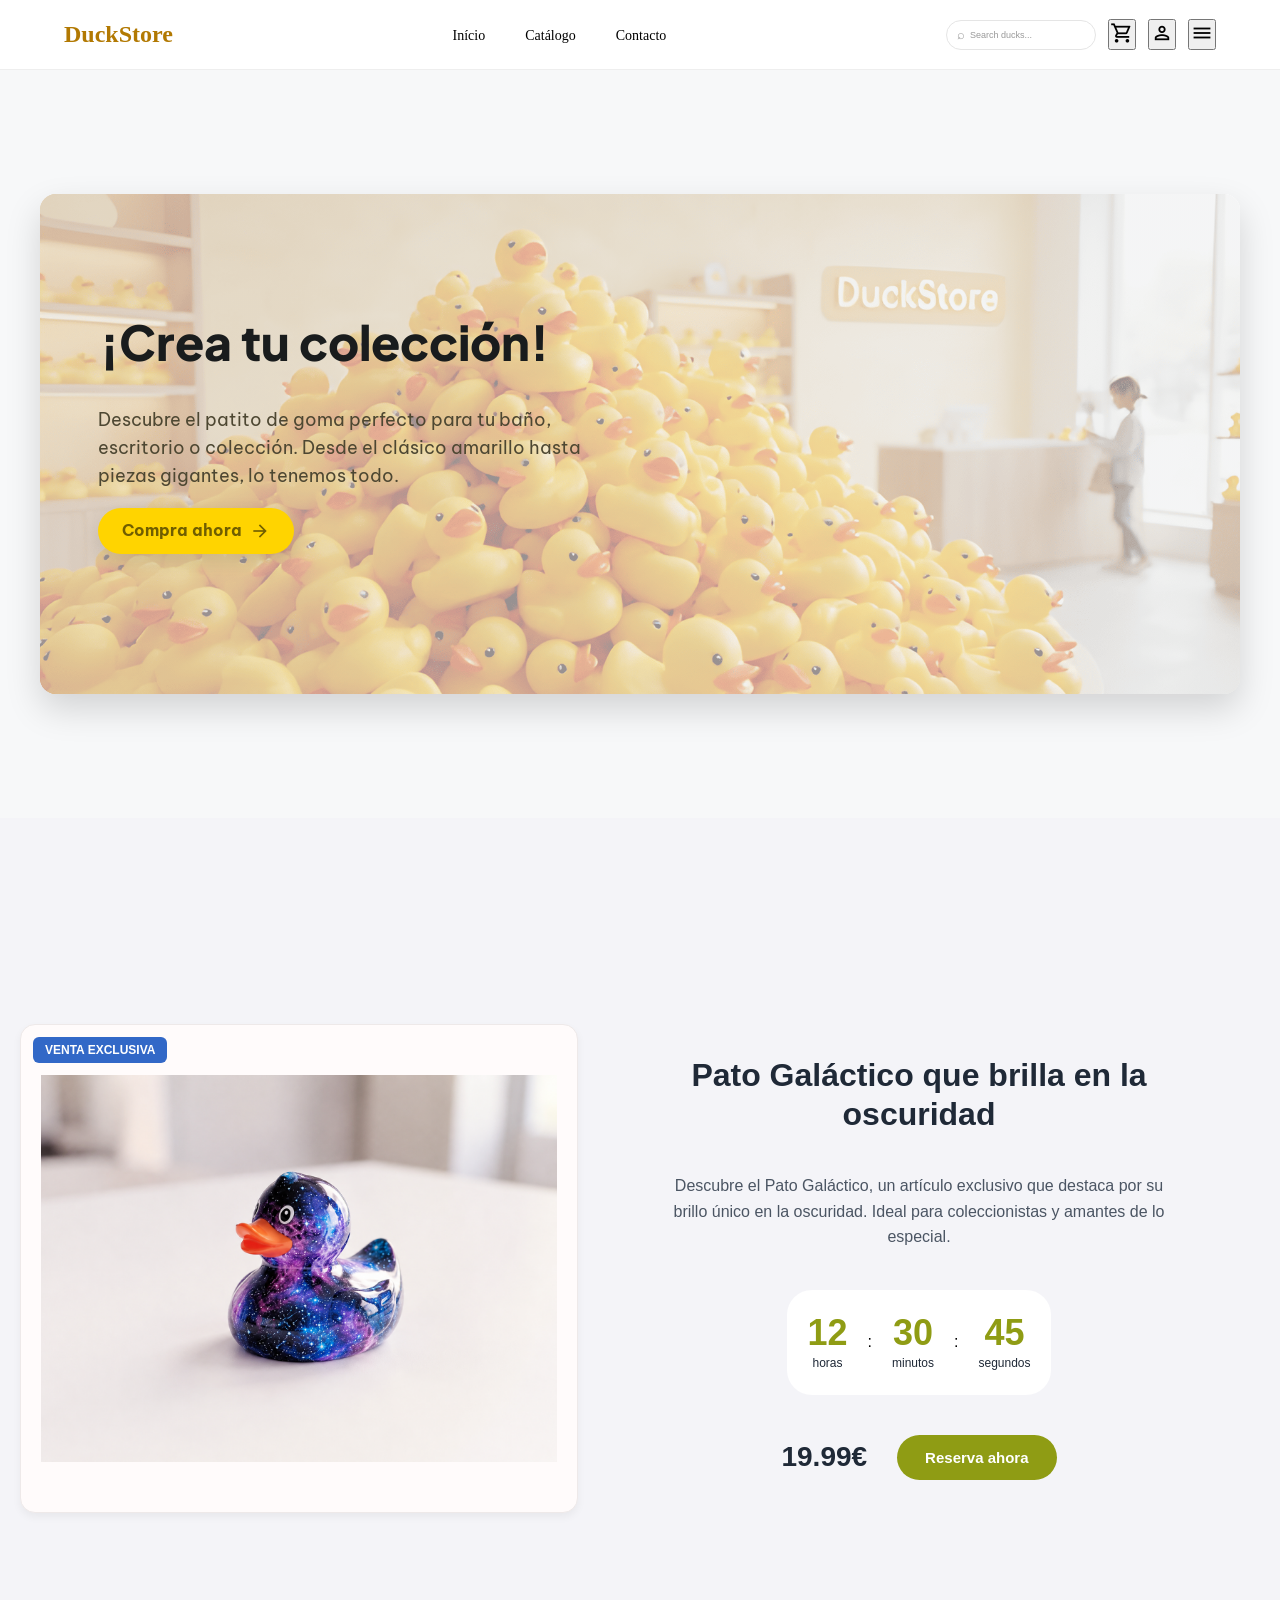
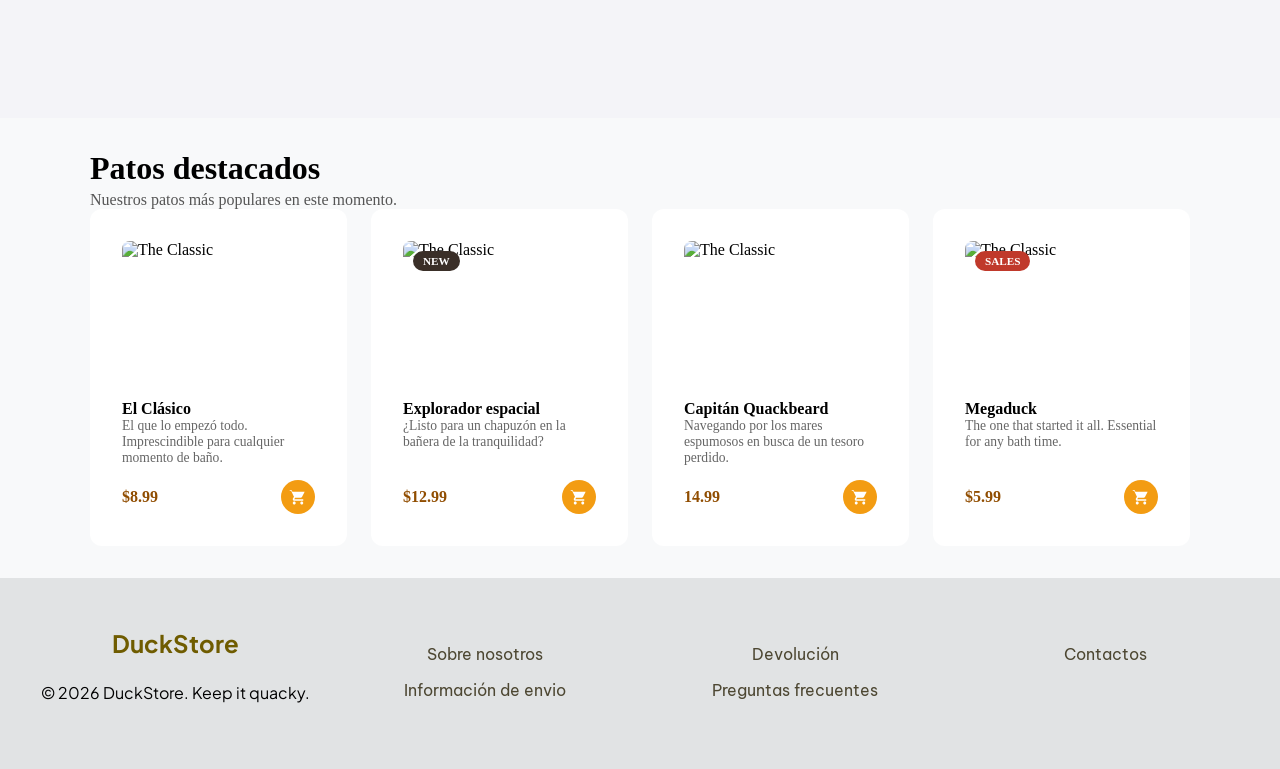
==== commit 54096233: "refactor" ====
--- a/index.html
+++ b/index.html
@@ -45,6 +45,7 @@
 
 
       <!-- Inicio sección Venta exclusiva -->
+      <link rel="stylesheet" href="src/css/styles.css" />
       <section class="container-low">
         <div class="columna-imagen">
           <div class="container-left">
@@ -59,17 +60,17 @@
           <p class="descripcion-producto">Descubre el Pato Galáctico, un artículo exclusivo que destaca por su brillo único en la oscuridad. Ideal para coleccionistas y amantes de lo especial.</p>
           <div class="contador-tiempo">
             <div class="bloque-tiempo">
-              <span id="horas" class="numero">12</span>
+              <span class="numero">12</span>
               <span class="etiqueta">horas</span>
             </div>
             <span class="separador">:</span>
             <div class="bloque-tiempo">
-              <span id="minutos" class="numero">30</span>
+              <span class="numero">30</span>
               <span class="etiqueta">minutos</span>
             </div>
             <span class="separador">:</span>
             <div class="bloque-tiempo">
-              <span id="segundos" class="numero">45</span>
+              <span class="numero">45</span>
               <span class="etiqueta">segundos</span>
             </div>
           </div>
@@ -80,65 +81,118 @@
         </div>
       </section>
       <section class="cards">
-      <div class="feature-section">
-         <div class="card-header">
-         <h2>Patos destacados</h2>
-         <p>Nuestros patos más populares en este momento.</p>
-      </div>
-      <div class="cards-grid">
-         <div class="card">
-            <div class="card-image">
-               <img src="./src/img/classic.png" alt="The Classic">
+        <div class="feature-section">
+          <div class="card-header">
+            <h2>Patos destacados</h2>
+            <!-- hola -->
+            <p>Nuestros patos más populares en este momento.</p>
+          </div>
+          <div class="cards-grid">
+            <div class="card">
+              <div class="card-image">
+                <img src="./src/img/classic.png" alt="The Classic" />
+              </div>
+              <h3 class="card-title">El Clásico</h3>
+              <p class="card-description">
+                El que lo empezó todo. Imprescindible para cualquier momento de
+                baño.
+              </p>
+              <div class="card-footer">
+                <span class="price">$8.99</span>
+                <button class="add-btn">
+                  <svg
+                    viewBox="0 0 24 24"
+                    width="18"
+                    height="18"
+                    fill="currentColor"
+                  >
+                    <path
+                      d="M7 18c-1.1 0-1.99.9-1.99 2S5.9 22 7 22s2-.9 2-2-.9-2-2-2zM1 2v2h2l3.6 7.59-1.35 2.45c-.16.28-.25.61-.25.96 0 1.1.9 2 2 2h12v-2H7.42c-.14 0-.25-.11-.25-.25l.03-.12L8.1 13h7.45c.75 0 1.41-.41 1.75-1.03L20.88 5H4.54l-.94-2H1zm16 16c-1.1 0-1.99.9-1.99 2s.89 2 1.99 2 2-.9 2-2-.9-2-2-2z"
+                    />
+                  </svg>
+                </button>
+              </div>
             </div>
-            <h3 class="card-title">El Clásico</h3>
-            <p class="card-description">El que lo empezó todo. Imprescindible para cualquier momento de baño.</p>
-            <div class="card-footer">
-               <span class="price">$8.99</span>
-               <button class="add-btn"><svg viewBox="0 0 24 24" width="18" height="18" fill="currentColor"><path d="M7 18c-1.1 0-1.99.9-1.99 2S5.9 22 7 22s2-.9 2-2-.9-2-2-2zM1 2v2h2l3.6 7.59-1.35 2.45c-.16.28-.25.61-.25.96 0 1.1.9 2 2 2h12v-2H7.42c-.14 0-.25-.11-.25-.25l.03-.12L8.1 13h7.45c.75 0 1.41-.41 1.75-1.03L20.88 5H4.54l-.94-2H1zm16 16c-1.1 0-1.99.9-1.99 2s.89 2 1.99 2 2-.9 2-2-.9-2-2-2z"/></svg></button>
+            <div class="card">
+              <div class="card-image">
+                <span class="badge new">NEW</span>
+                <img src="./src/img/space.png" alt="The Classic" />
+              </div>
+              <h3 class="card-title">Explorador espacial</h3>
+              <p class="card-description">
+                ¿Listo para un chapuzón en la bañera de la tranquilidad?
+              </p>
+              <div class="card-footer">
+                <span class="price">$12.99</span>
+                <button class="add-btn">
+                  <svg
+                    viewBox="0 0 24 24"
+                    width="18"
+                    height="18"
+                    fill="currentColor"
+                  >
+                    <path
+                      d="M7 18c-1.1 0-1.99.9-1.99 2S5.9 22 7 22s2-.9 2-2-.9-2-2-2zM1 2v2h2l3.6 7.59-1.35 2.45c-.16.28-.25.61-.25.96 0 1.1.9 2 2 2h12v-2H7.42c-.14 0-.25-.11-.25-.25l.03-.12L8.1 13h7.45c.75 0 1.41-.41 1.75-1.03L20.88 5H4.54l-.94-2H1zm16 16c-1.1 0-1.99.9-1.99 2s.89 2 1.99 2 2-.9 2-2-.9-2-2-2z"
+                    />
+                  </svg>
+                </button>
+              </div>
             </div>
-         </div>
-         <div class="card">
-            <div class="card-image">
-               <span class="badge new">NEW</span>
-               <img src="./src/img/space.png" alt="The Classic">
+            <div class="card">
+              <div class="card-image">
+                <img src="./src/img/captain.png" alt="The Classic" />
+              </div>
+              <h3 class="card-title">Capitán Quackbeard</h3>
+              <p class="card-description">
+                Navegando por los mares espumosos en busca de un tesoro perdido.
+              </p>
+              <div class="card-footer">
+                <span class="price">14.99</span>
+                <button class="add-btn">
+                  <svg
+                    viewBox="0 0 24 24"
+                    width="18"
+                    height="18"
+                    fill="currentColor"
+                  >
+                    <path
+                      d="M7 18c-1.1 0-1.99.9-1.99 2S5.9 22 7 22s2-.9 2-2-.9-2-2-2zM1 2v2h2l3.6 7.59-1.35 2.45c-.16.28-.25.61-.25.96 0 1.1.9 2 2 2h12v-2H7.42c-.14 0-.25-.11-.25-.25l.03-.12L8.1 13h7.45c.75 0 1.41-.41 1.75-1.03L20.88 5H4.54l-.94-2H1zm16 16c-1.1 0-1.99.9-1.99 2s.89 2 1.99 2 2-.9 2-2-.9-2-2-2z"
+                    />
+                  </svg>
+                </button>
+              </div>
             </div>
-            <h3 class="card-title">Explorador espacial</h3>
-            <p class="card-description">¿Listo para un chapuzón en la bañera de la tranquilidad?</p>
-            <div class="card-footer">
-               <span class="price">$12.99</span>
-               <button class="add-btn"><svg viewBox="0 0 24 24" width="18" height="18" fill="currentColor"><path d="M7 18c-1.1 0-1.99.9-1.99 2S5.9 22 7 22s2-.9 2-2-.9-2-2-2zM1 2v2h2l3.6 7.59-1.35 2.45c-.16.28-.25.61-.25.96 0 1.1.9 2 2 2h12v-2H7.42c-.14 0-.25-.11-.25-.25l.03-.12L8.1 13h7.45c.75 0 1.41-.41 1.75-1.03L20.88 5H4.54l-.94-2H1zm16 16c-1.1 0-1.99.9-1.99 2s.89 2 1.99 2 2-.9 2-2-.9-2-2-2z"/></svg></button>
+            <div class="card">
+              <div class="card-image">
+                <span class="badge sale">SALES</span>
+                <img src="./src/img/megaduck.png" alt="The Classic" />
+              </div>
+              <h3 class="card-title">Megaduck</h3>
+              <p class="card-description">
+                The one that started it all. Essential for any bath time.
+              </p>
+              <div class="card-footer">
+                <span class="price">$5.99</span>
+                <button class="add-btn">
+                  <svg
+                    viewBox="0 0 24 24"
+                    width="18"
+                    height="18"
+                    fill="currentColor"
+                  >
+                    <path
+                      d="M7 18c-1.1 0-1.99.9-1.99 2S5.9 22 7 22s2-.9 2-2-.9-2-2-2zM1 2v2h2l3.6 7.59-1.35 2.45c-.16.28-.25.61-.25.96 0 1.1.9 2 2 2h12v-2H7.42c-.14 0-.25-.11-.25-.25l.03-.12L8.1 13h7.45c.75 0 1.41-.41 1.75-1.03L20.88 5H4.54l-.94-2H1zm16 16c-1.1 0-1.99.9-1.99 2s.89 2 1.99 2 2-.9 2-2-.9-2-2-2z"
+                    />
+                  </svg>
+                </button>
+              </div>
             </div>
-         </div>
-         <div class="card">
-            <div class="card-image">
-               <img src="./src/img/captain.png" alt="The Classic">
-            </div>
-            <h3 class="card-title">Capitán Quackbeard</h3>
-            <p class="card-description">Navegando por los mares espumosos en busca de un tesoro perdido.</p>
-            <div class="card-footer">
-               <span class="price">14.99</span>
-               <button class="add-btn"><svg viewBox="0 0 24 24" width="18" height="18" fill="currentColor"><path d="M7 18c-1.1 0-1.99.9-1.99 2S5.9 22 7 22s2-.9 2-2-.9-2-2-2zM1 2v2h2l3.6 7.59-1.35 2.45c-.16.28-.25.61-.25.96 0 1.1.9 2 2 2h12v-2H7.42c-.14 0-.25-.11-.25-.25l.03-.12L8.1 13h7.45c.75 0 1.41-.41 1.75-1.03L20.88 5H4.54l-.94-2H1zm16 16c-1.1 0-1.99.9-1.99 2s.89 2 1.99 2 2-.9 2-2-.9-2-2-2z"/></svg></button>
-            </div>
-         </div>
-         <div class="card">
-            <div class="card-image">
-               <span class="badge sale">SALES</span>
-               <img src="./src/img/megaduck.png" alt="The Classic">
-            </div>
-            <h3 class="card-title">Megaduck</h3>
-            <p class="card-description">The one that started it all. Essential for any bath time.</p>
-            <div class="card-footer">
-               <span class="price">$5.99</span>
-               <button class="add-btn"><svg viewBox="0 0 24 24" width="18" height="18" fill="currentColor"><path d="M7 18c-1.1 0-1.99.9-1.99 2S5.9 22 7 22s2-.9 2-2-.9-2-2-2zM1 2v2h2l3.6 7.59-1.35 2.45c-.16.28-.25.61-.25.96 0 1.1.9 2 2 2h12v-2H7.42c-.14 0-.25-.11-.25-.25l.03-.12L8.1 13h7.45c.75 0 1.41-.41 1.75-1.03L20.88 5H4.54l-.94-2H1zm16 16c-1.1 0-1.99.9-1.99 2s.89 2 1.99 2 2-.9 2-2-.9-2-2-2z"/></svg></button>
-            </div>
-         </div>
-      </div>
-      </div>   
+          </div>
+        </div>
       </section>
     </main>
     <footer-component></footer-component>
     <!--Final sección venta exclusiva-->
     <script src="src/js/components.js"></script>
-    <script src="src/js/counter.js"></script>
   </body>
 </html>
--- a/src/css/styles.css
+++ b/src/css/styles.css
@@ -1,14 +1,11 @@
 body {
+  background-color: #f7f8f9;
   margin-inline: 0px;
-  margin:0;
-  padding: 0;
-}
-
+}
 *{
   margin: 0;
   padding: 0;
   box-sizing: border-box;
-  font-family: "Be Vietnam Pro";
 }
 /* HEADER */
 
@@ -103,7 +100,22 @@
 .search input::placeholder {
   color: #999;
 }
-
+ @media (max-width: 1024px){
+    .search {
+      display: block;
+    }
+
+}
+@media (max-width: 768px){
+  /*Ocultar .nav-links*/
+  .nav-links, .search{
+    
+    display:none;
+    flex-direction: column;
+    
+  }
+ 
+}
 
 /* MAIN */
 section.container-low {background-color: #f4f4f8; font-family: 'Poppins', sans-serif; padding: 60px 20px; display: flex; min-height: 100vh; justify-content: center; align-items: center;}
@@ -124,7 +136,17 @@
 .precio-reserva .precio {font-size: 28px; font-weight: 700; color: #1f2937; align-items: center; align-content: center;}
 .precio-reserva .boton-reserva {font-size: 15px; background-color: #8f9c14; color: #ffffff; padding: 14px 28px; border-radius: 30px; text-decoration: none; font-weight: 600; transition: background-color 0.3s ease;}
 .precio-reserva .boton-reserva:hover {background-color: #333;transform: translateY(-2px);}
-
+@media (max-width: 1100px) 
+{ section.container-low {flex-direction: column; align-items: center; padding-top: 10px;}
+    .container-left {justify-self: center;}
+    .tarjeta-producto {flex-direction: column; gap: 0px; align-content: center; align-items: center;}
+    .columna-imagen {width: 100%; height: 60vw; max-height: 800px; background-size: contain; background-repeat: no-repeat; background-position: center top; margin-bottom: 0px; padding: 0; padding-bottom: 0px;}
+    .columna-imagen-img {max-width: 100%; height: auto; display:block}
+    .columna-descripcion {width: 100%; padding: 10px; text-align: center; margin-top: 0px; justify-self: center;}
+    .descripcion-producto {margin-left: auto; margin-right: auto; align-items: center;}
+    .contador-tiempo {justify-self: center;}
+    .precio-reserva {margin-left: auto; margin-right: auto; align-items: center;}
+}
 /* FIN MAIN */
 /* FEATURE QUADS*/
 .feature-section {
@@ -265,7 +287,7 @@
   display: grid;
   grid-template-columns: repeat(4, 1fr);
   text-align: center;
-  .logo, .LogoTitle,
+  .LogoTitle,
   .SubTitle {
     font-family: "Plus Jakarta Sans";
     margin-block: 1em;
@@ -410,35 +432,21 @@
   overflow: hidden; /* recorta la imagen si es más grande */
 
 }
-
-.card-header{
-  p{
-    margin-bottom: 20px;
-  }
-}
-
-
-
-
-
-/* FIN BANNER */
-
-
-
-
-
-
-
-@media (max-width: 1100px) 
-{ section.container-low {flex-direction: column; align-items: center; padding-top: 10px;}
-    .container-left {justify-self: center;}
-    .tarjeta-producto {flex-direction: column; gap: 0px; align-content: center; align-items: center;}
-    .columna-imagen {width: 100%; height: 60vw; max-height: 800px; background-size: contain; background-repeat: no-repeat; background-position: center top; margin-bottom: 0px; padding: 0; padding-bottom: 0px;}
-    .columna-imagen-img {max-width: 100%; height: auto; display:block}
-    .columna-descripcion {width: 100%; padding: 10px; text-align: center; margin-top: 0px; justify-self: center;}
-    .descripcion-producto {margin-left: auto; margin-right: auto; align-items: center;}
-    .contador-tiempo {justify-self: center;}
-    .precio-reserva {margin-left: auto; margin-right: auto; align-items: center;}
+/* Ajustes responsive para pantallas pequeñas */
+@media (max-width: 600px) {
+  .hero-image {
+    height: 360px;
+    padding: 16px;
+  }
+  .hero-title {
+    font-size: clamp(20px, 6vw, 32px);
+    padding: 8px 12px;
+  }
+  .hero-desc {
+    font-size: 14px;
+    padding: 6px 12px;
+    max-width: 100%;
+  }
 }
 /* --- Breakpoint: tablet / pantallas medianas --- */
 @media (max-width: 1024px) {
@@ -451,29 +459,11 @@
   }
   .hero-content { max-width: 60ch; gap: 10px; }
   .hero-desc { max-width: 40ch; }
-      .search {
-      display: block;
-    }
-}
-@media(max-width: 900px){
-  .cards-grid{
-      grid-template-columns: repeat(2, 1fr);
-  }
-}
-@media (max-width: 768px){
-  /*Ocultar .nav-links*/
-  .nav-links, .search{
-    
-    display:none;
-    flex-direction: column;
-    
-  }
- 
-}
-/* Ajustes responsive para pantallas pequeñas */
+}
+
+/* --- Breakpoint: móvil --- */
 @media (max-width: 600px) {
-
- .hero {
+  .hero {
     margin: 40px 12px; /* menos margen lateral y vertical en móvil */
     border-radius: 0.75rem;
   }
@@ -488,18 +478,14 @@
     max-width: 100%;
   }
   .hero-title {
-    font-size: clamp(20px, 6vw, 32px);
     padding: 0;
-    padding: 8px 12px;
     font-size: 22px;
     line-height: 28px;
   }
   .hero-desc {
+    padding: 6px 0 0 0;
     max-width: 100%;
-    padding: 6px 0 0 0;
-     padding: 6px 12px;   
     font-size: 15px;
-     font-size: 14px;
     margin-bottom: 12px; /* mantiene separación con el botón */
   }
   .hero-btn {
@@ -508,18 +494,6 @@
     align-self: flex-start;
   }
   .hero-btn .material-symbols-outlined { top: -1px; font-size: 18px; }
-
-  .header h2{
-    font-size: 1.5rem;
-  }
-  
-}
-
-@media(max-width: 480px){
-    .cards-grid{
-        grid-template-columns: 1fr;
-        gap:16px;
-    }
-
-    
-}+}
+
+/* FIN BANNER */
--- a/src/css/styles.css
+++ b/src/css/styles.css
@@ -1,14 +1,11 @@
 body {
+  background-color: #f7f8f9;
   margin-inline: 0px;
-  margin:0;
-  padding: 0;
-}
-
+}
 *{
   margin: 0;
   padding: 0;
   box-sizing: border-box;
-  font-family: "Be Vietnam Pro";
 }
 /* HEADER */
 
@@ -103,7 +100,22 @@
 .search input::placeholder {
   color: #999;
 }
-
+ @media (max-width: 1024px){
+    .search {
+      display: block;
+    }
+
+}
+@media (max-width: 768px){
+  /*Ocultar .nav-links*/
+  .nav-links, .search{
+    
+    display:none;
+    flex-direction: column;
+    
+  }
+ 
+}
 
 /* MAIN */
 section.container-low {background-color: #f4f4f8; font-family: 'Poppins', sans-serif; padding: 60px 20px; display: flex; min-height: 100vh; justify-content: center; align-items: center;}
@@ -124,7 +136,17 @@
 .precio-reserva .precio {font-size: 28px; font-weight: 700; color: #1f2937; align-items: center; align-content: center;}
 .precio-reserva .boton-reserva {font-size: 15px; background-color: #8f9c14; color: #ffffff; padding: 14px 28px; border-radius: 30px; text-decoration: none; font-weight: 600; transition: background-color 0.3s ease;}
 .precio-reserva .boton-reserva:hover {background-color: #333;transform: translateY(-2px);}
-
+@media (max-width: 1100px) 
+{ section.container-low {flex-direction: column; align-items: center; padding-top: 10px;}
+    .container-left {justify-self: center;}
+    .tarjeta-producto {flex-direction: column; gap: 0px; align-content: center; align-items: center;}
+    .columna-imagen {width: 100%; height: 60vw; max-height: 800px; background-size: contain; background-repeat: no-repeat; background-position: center top; margin-bottom: 0px; padding: 0; padding-bottom: 0px;}
+    .columna-imagen-img {max-width: 100%; height: auto; display:block}
+    .columna-descripcion {width: 100%; padding: 10px; text-align: center; margin-top: 0px; justify-self: center;}
+    .descripcion-producto {margin-left: auto; margin-right: auto; align-items: center;}
+    .contador-tiempo {justify-self: center;}
+    .precio-reserva {margin-left: auto; margin-right: auto; align-items: center;}
+}
 /* FIN MAIN */
 /* FEATURE QUADS*/
 .feature-section {
@@ -265,7 +287,7 @@
   display: grid;
   grid-template-columns: repeat(4, 1fr);
   text-align: center;
-  .logo, .LogoTitle,
+  .LogoTitle,
   .SubTitle {
     font-family: "Plus Jakarta Sans";
     margin-block: 1em;
@@ -410,35 +432,21 @@
   overflow: hidden; /* recorta la imagen si es más grande */
 
 }
-
-.card-header{
-  p{
-    margin-bottom: 20px;
-  }
-}
-
-
-
-
-
-/* FIN BANNER */
-
-
-
-
-
-
-
-@media (max-width: 1100px) 
-{ section.container-low {flex-direction: column; align-items: center; padding-top: 10px;}
-    .container-left {justify-self: center;}
-    .tarjeta-producto {flex-direction: column; gap: 0px; align-content: center; align-items: center;}
-    .columna-imagen {width: 100%; height: 60vw; max-height: 800px; background-size: contain; background-repeat: no-repeat; background-position: center top; margin-bottom: 0px; padding: 0; padding-bottom: 0px;}
-    .columna-imagen-img {max-width: 100%; height: auto; display:block}
-    .columna-descripcion {width: 100%; padding: 10px; text-align: center; margin-top: 0px; justify-self: center;}
-    .descripcion-producto {margin-left: auto; margin-right: auto; align-items: center;}
-    .contador-tiempo {justify-self: center;}
-    .precio-reserva {margin-left: auto; margin-right: auto; align-items: center;}
+/* Ajustes responsive para pantallas pequeñas */
+@media (max-width: 600px) {
+  .hero-image {
+    height: 360px;
+    padding: 16px;
+  }
+  .hero-title {
+    font-size: clamp(20px, 6vw, 32px);
+    padding: 8px 12px;
+  }
+  .hero-desc {
+    font-size: 14px;
+    padding: 6px 12px;
+    max-width: 100%;
+  }
 }
 /* --- Breakpoint: tablet / pantallas medianas --- */
 @media (max-width: 1024px) {
@@ -451,29 +459,11 @@
   }
   .hero-content { max-width: 60ch; gap: 10px; }
   .hero-desc { max-width: 40ch; }
-      .search {
-      display: block;
-    }
-}
-@media(max-width: 900px){
-  .cards-grid{
-      grid-template-columns: repeat(2, 1fr);
-  }
-}
-@media (max-width: 768px){
-  /*Ocultar .nav-links*/
-  .nav-links, .search{
-    
-    display:none;
-    flex-direction: column;
-    
-  }
- 
-}
-/* Ajustes responsive para pantallas pequeñas */
+}
+
+/* --- Breakpoint: móvil --- */
 @media (max-width: 600px) {
-
- .hero {
+  .hero {
     margin: 40px 12px; /* menos margen lateral y vertical en móvil */
     border-radius: 0.75rem;
   }
@@ -488,18 +478,14 @@
     max-width: 100%;
   }
   .hero-title {
-    font-size: clamp(20px, 6vw, 32px);
     padding: 0;
-    padding: 8px 12px;
     font-size: 22px;
     line-height: 28px;
   }
   .hero-desc {
+    padding: 6px 0 0 0;
     max-width: 100%;
-    padding: 6px 0 0 0;
-     padding: 6px 12px;   
     font-size: 15px;
-     font-size: 14px;
     margin-bottom: 12px; /* mantiene separación con el botón */
   }
   .hero-btn {
@@ -508,18 +494,6 @@
     align-self: flex-start;
   }
   .hero-btn .material-symbols-outlined { top: -1px; font-size: 18px; }
-
-  .header h2{
-    font-size: 1.5rem;
-  }
-  
-}
-
-@media(max-width: 480px){
-    .cards-grid{
-        grid-template-columns: 1fr;
-        gap:16px;
-    }
-
-    
-}+}
+
+/* FIN BANNER */
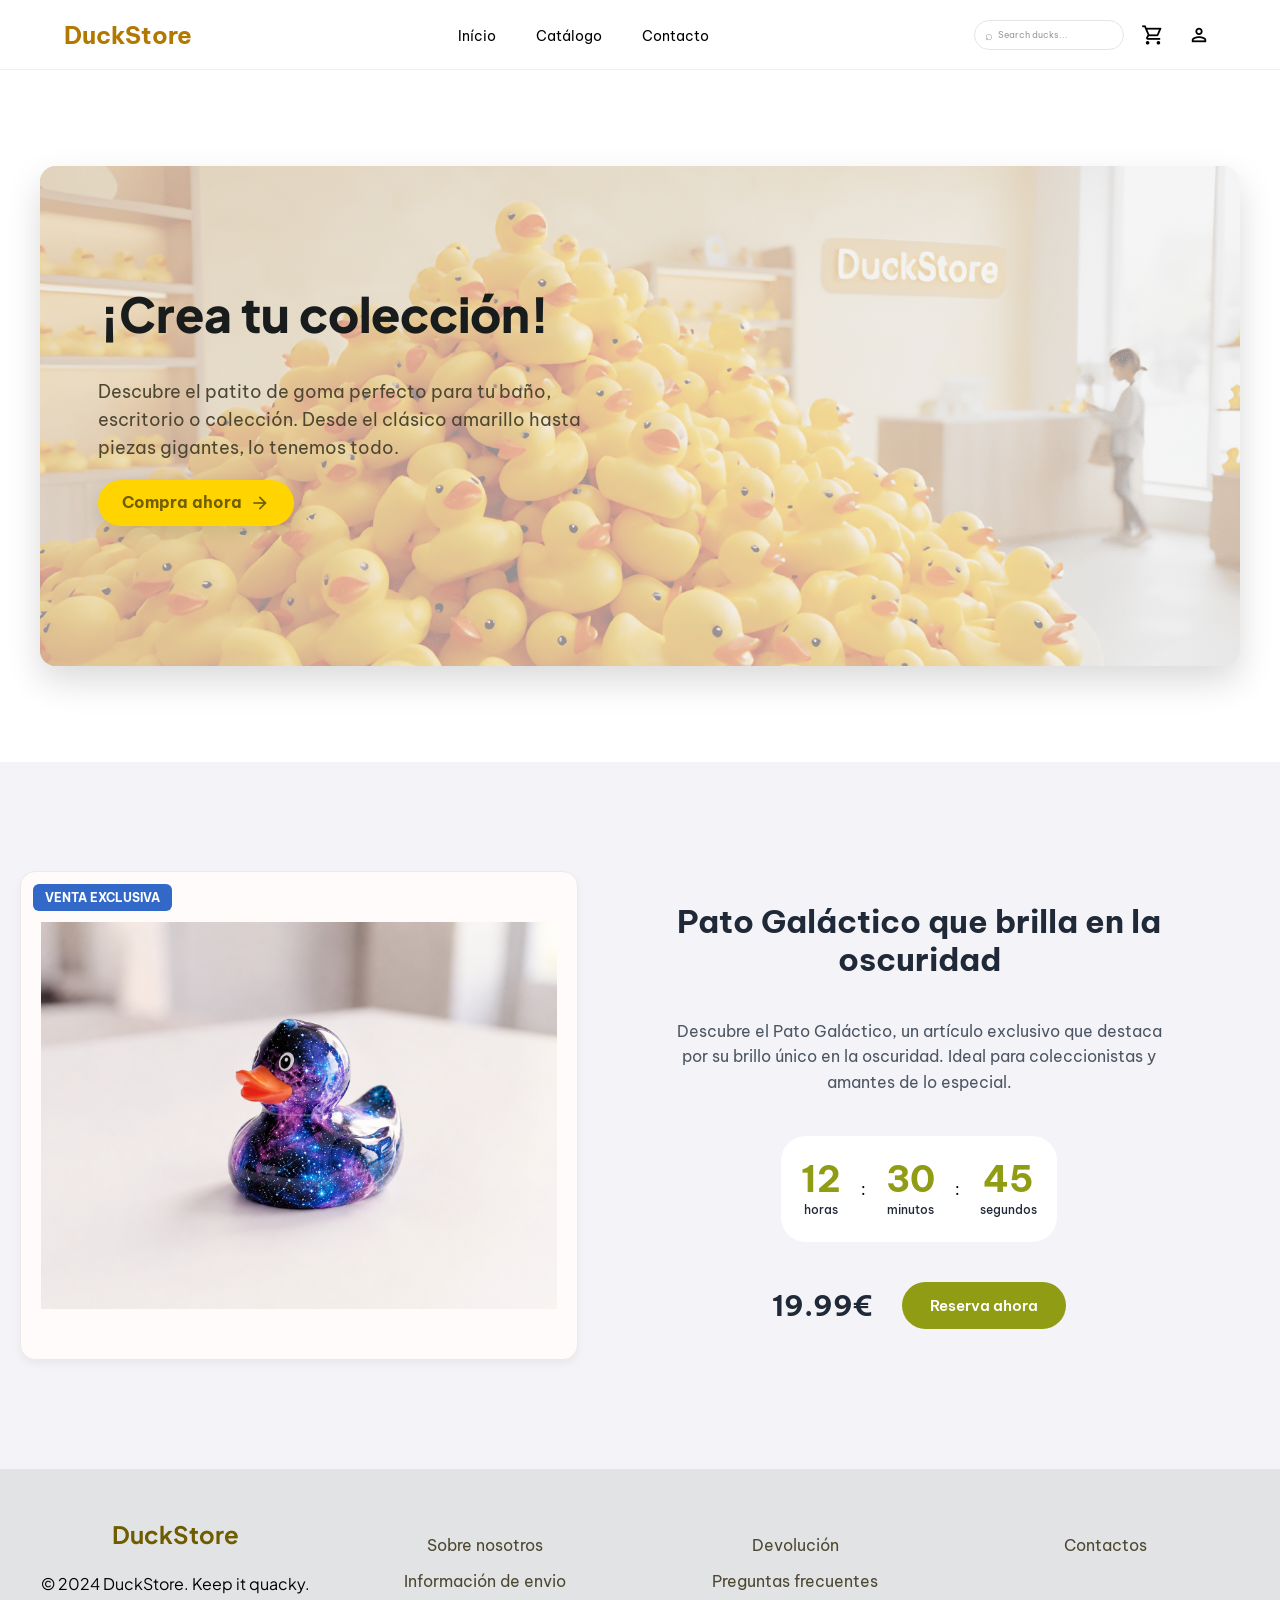
==== commit 1b5ef686: "fix" ====
--- a/index.html
+++ b/index.html
@@ -27,7 +27,25 @@
     <!-- Final BANNER -->
   </head>
   <body>
-    <header-component></header-component>
+    <header class="header">
+      <div class="header-container">
+        <a href="#" class="logo">DuckStore</a>
+        <nav class="nav-links">
+          <ul>
+          <li><a href="#">Início</li>
+          <li><a href="#">Catálogo</a><li>
+          <li><a href="#">Contacto</a></li>
+          </ul>
+        </nav>
+        <span>
+        <div class="header-actions">
+          <div class="search ">
+            <span>⌕</span>
+            <input type="text" placeholder="Search ducks..." /></div>
+        <button><span class="material-symbols-outlined">shopping_cart</span></button>
+       <button><span class="material-symbols-outlined">person</span></button>
+        <button  aria-label="Menu" class="md:hidden p-2 text-on-surface-variant hover:text-primary hover:scale-105 transition-transform duration-200 active:scale-95 transition-all burguerMenu_icon"><span class="material-symbols-outlined">menu</span></button>
+    </header>
     <main>
         <!-- Inicio BANNER -->
         <section class="hero">
@@ -80,119 +98,24 @@
           </div>
         </div>
       </section>
-      <section class="cards">
-        <div class="feature-section">
-          <div class="card-header">
-            <h2>Patos destacados</h2>
-            <!-- hola -->
-            <p>Nuestros patos más populares en este momento.</p>
-          </div>
-          <div class="cards-grid">
-            <div class="card">
-              <div class="card-image">
-                <img src="./src/img/classic.png" alt="The Classic" />
-              </div>
-              <h3 class="card-title">El Clásico</h3>
-              <p class="card-description">
-                El que lo empezó todo. Imprescindible para cualquier momento de
-                baño.
-              </p>
-              <div class="card-footer">
-                <span class="price">$8.99</span>
-                <button class="add-btn">
-                  <svg
-                    viewBox="0 0 24 24"
-                    width="18"
-                    height="18"
-                    fill="currentColor"
-                  >
-                    <path
-                      d="M7 18c-1.1 0-1.99.9-1.99 2S5.9 22 7 22s2-.9 2-2-.9-2-2-2zM1 2v2h2l3.6 7.59-1.35 2.45c-.16.28-.25.61-.25.96 0 1.1.9 2 2 2h12v-2H7.42c-.14 0-.25-.11-.25-.25l.03-.12L8.1 13h7.45c.75 0 1.41-.41 1.75-1.03L20.88 5H4.54l-.94-2H1zm16 16c-1.1 0-1.99.9-1.99 2s.89 2 1.99 2 2-.9 2-2-.9-2-2-2z"
-                    />
-                  </svg>
-                </button>
-              </div>
-            </div>
-            <div class="card">
-              <div class="card-image">
-                <span class="badge new">NEW</span>
-                <img src="./src/img/space.png" alt="The Classic" />
-              </div>
-              <h3 class="card-title">Explorador espacial</h3>
-              <p class="card-description">
-                ¿Listo para un chapuzón en la bañera de la tranquilidad?
-              </p>
-              <div class="card-footer">
-                <span class="price">$12.99</span>
-                <button class="add-btn">
-                  <svg
-                    viewBox="0 0 24 24"
-                    width="18"
-                    height="18"
-                    fill="currentColor"
-                  >
-                    <path
-                      d="M7 18c-1.1 0-1.99.9-1.99 2S5.9 22 7 22s2-.9 2-2-.9-2-2-2zM1 2v2h2l3.6 7.59-1.35 2.45c-.16.28-.25.61-.25.96 0 1.1.9 2 2 2h12v-2H7.42c-.14 0-.25-.11-.25-.25l.03-.12L8.1 13h7.45c.75 0 1.41-.41 1.75-1.03L20.88 5H4.54l-.94-2H1zm16 16c-1.1 0-1.99.9-1.99 2s.89 2 1.99 2 2-.9 2-2-.9-2-2-2z"
-                    />
-                  </svg>
-                </button>
-              </div>
-            </div>
-            <div class="card">
-              <div class="card-image">
-                <img src="./src/img/captain.png" alt="The Classic" />
-              </div>
-              <h3 class="card-title">Capitán Quackbeard</h3>
-              <p class="card-description">
-                Navegando por los mares espumosos en busca de un tesoro perdido.
-              </p>
-              <div class="card-footer">
-                <span class="price">14.99</span>
-                <button class="add-btn">
-                  <svg
-                    viewBox="0 0 24 24"
-                    width="18"
-                    height="18"
-                    fill="currentColor"
-                  >
-                    <path
-                      d="M7 18c-1.1 0-1.99.9-1.99 2S5.9 22 7 22s2-.9 2-2-.9-2-2-2zM1 2v2h2l3.6 7.59-1.35 2.45c-.16.28-.25.61-.25.96 0 1.1.9 2 2 2h12v-2H7.42c-.14 0-.25-.11-.25-.25l.03-.12L8.1 13h7.45c.75 0 1.41-.41 1.75-1.03L20.88 5H4.54l-.94-2H1zm16 16c-1.1 0-1.99.9-1.99 2s.89 2 1.99 2 2-.9 2-2-.9-2-2-2z"
-                    />
-                  </svg>
-                </button>
-              </div>
-            </div>
-            <div class="card">
-              <div class="card-image">
-                <span class="badge sale">SALES</span>
-                <img src="./src/img/megaduck.png" alt="The Classic" />
-              </div>
-              <h3 class="card-title">Megaduck</h3>
-              <p class="card-description">
-                The one that started it all. Essential for any bath time.
-              </p>
-              <div class="card-footer">
-                <span class="price">$5.99</span>
-                <button class="add-btn">
-                  <svg
-                    viewBox="0 0 24 24"
-                    width="18"
-                    height="18"
-                    fill="currentColor"
-                  >
-                    <path
-                      d="M7 18c-1.1 0-1.99.9-1.99 2S5.9 22 7 22s2-.9 2-2-.9-2-2-2zM1 2v2h2l3.6 7.59-1.35 2.45c-.16.28-.25.61-.25.96 0 1.1.9 2 2 2h12v-2H7.42c-.14 0-.25-.11-.25-.25l.03-.12L8.1 13h7.45c.75 0 1.41-.41 1.75-1.03L20.88 5H4.54l-.94-2H1zm16 16c-1.1 0-1.99.9-1.99 2s.89 2 1.99 2 2-.9 2-2-.9-2-2-2z"
-                    />
-                  </svg>
-                </button>
-              </div>
-            </div>
-          </div>
-        </div>
+    </main>
+    <!--Final sección venta exclusiva-->
+    <footer>
+      <section>
+        <h1 class="LogoTitle">DuckStore</h1>
+        <h2 class="SubTitle">© 2024 DuckStore. Keep it quacky.</h2>
       </section>
-    </main>
-    <footer-component></footer-component>
-    <!--Final sección venta exclusiva-->
-    <script src="src/js/components.js"></script>
+      <section>
+        <p>Sobre nosotros</p>
+        <p>Información de envio</p>
+      </section>
+      <section>
+        <p>Devolución</p>
+        <p>Preguntas frecuentes</p>
+      </section>
+      <section>
+        <p>Contactos</p>
+      </section>
+    </footer>
   </body>
 </html>
--- a/src/css/styles.css
+++ b/src/css/styles.css
@@ -1,12 +1,16 @@
 body {
-  background-color: #f7f8f9;
   margin-inline: 0px;
-}
-*{
+  margin: 0;
+  padding: 0;
+}
+
+* {
   margin: 0;
   padding: 0;
   box-sizing: border-box;
-}
+  font-family: "Be Vietnam Pro";
+}
+
 /* HEADER */
 
 
@@ -29,6 +33,13 @@
   padding: 0 24px;
 }
 
+.header-actions .burguerMenu_icon {
+    display: none; 
+    background: none;
+    border: none;
+    cursor: pointer;
+}
+
 .logo {
   color: rgb(178 121 2);
   font-size: 24px;
@@ -65,12 +76,13 @@
   align-items: center;
   gap: 12px;
 }
+
 .material-symbols-outlined {
   font-variation-settings:
-  'FILL' 0,
-  'wght' 400,
-  'GRAD' 0,
-  'opsz' 18
+    'FILL' 0,
+    'wght' 400,
+    'GRAD' 0,
+    'opsz' 18
 }
 
 .search {
@@ -100,53 +112,164 @@
 .search input::placeholder {
   color: #999;
 }
- @media (max-width: 1024px){
-    .search {
-      display: block;
-    }
-
-}
-@media (max-width: 768px){
-  /*Ocultar .nav-links*/
-  .nav-links, .search{
-    
-    display:none;
-    flex-direction: column;
-    
-  }
- 
-}
+
 
 /* MAIN */
-section.container-low {background-color: #f4f4f8; font-family: 'Poppins', sans-serif; padding: 60px 20px; display: flex; min-height: 100vh; justify-content: center; align-items: center;}
-.container-left {max-width: 600px; width: 100%;}
-.tarjeta-producto {background-color: #fffbfb; border:1px solid #eee9e9; border-radius: 15px; box-shadow: 0 4px 8px rgba(0, 0, 0, 0.05); display: flex; box-sizing: border-box; align-items: center; padding: 50px 20px; width: 100%; position: relative;}
-.columna-imagen {flex: 1 1 45%; background-image: url(src=src/img/venta-exclusiva.png); background-size: cover; background-repeat: no-repeat; background-position: center;}
-.columna-imagen img {max-width: 100%; height: auto; display: block; object-fit: contain; margin-right: auto;}
-.marco-exclusivo {position: absolute; top: 12px; left: 12px; background-color: #3268c7; color: #ffffff; padding: 6px 12px; border-radius: 6px; font-size: 12px; font-weight: bold; text-transform: uppercase; z-index: 10;}
-.columna-descripcion {flex: 1 1 55%; padding: 5em; display: flex; flex-direction: column; justify-content: contain; text-align: center; align-items: center;}
-.titulo-producto {font-size: 32px; font-weight: 700; color: #1f2937; margin-bottom: 40px; line-height: 1.2;}
-.descripcion-producto {font-size: 16px; color: #4b5563; line-height: 1.6; margin-bottom: 40px; max-width: 500px;}
-.contador-tiempo {display: flex; align-items: center; gap: 20px; margin-bottom: 40px; border: 20px solid #ffffff; padding: 5px 0; width: fit-content; background-color: #ffffff; border-radius: 25px;}
-.bloque-tiempo {text-align: center; display: flex; flex-direction:column; align-items: center;}
-.bloque-tiempo .numero {font-size: 36px; font-weight: 700; color: #8f9c14; line-height: 1;}
-.bloque-tiempo .etiqueta {font-size: 12px; color: #1f2937; font-weight: 500; margin-top: 5px;}
-.bloque-tiempo .separador {font-size: 36px; font-weight: 700; color: #1f2937; align-self: flex-start; line-height: 1;}
-.precio-reserva {display: flex; align-items: center; gap: 30px; align-content: center;}
-.precio-reserva .precio {font-size: 28px; font-weight: 700; color: #1f2937; align-items: center; align-content: center;}
-.precio-reserva .boton-reserva {font-size: 15px; background-color: #8f9c14; color: #ffffff; padding: 14px 28px; border-radius: 30px; text-decoration: none; font-weight: 600; transition: background-color 0.3s ease;}
-.precio-reserva .boton-reserva:hover {background-color: #333;transform: translateY(-2px);}
-@media (max-width: 1100px) 
-{ section.container-low {flex-direction: column; align-items: center; padding-top: 10px;}
-    .container-left {justify-self: center;}
-    .tarjeta-producto {flex-direction: column; gap: 0px; align-content: center; align-items: center;}
-    .columna-imagen {width: 100%; height: 60vw; max-height: 800px; background-size: contain; background-repeat: no-repeat; background-position: center top; margin-bottom: 0px; padding: 0; padding-bottom: 0px;}
-    .columna-imagen-img {max-width: 100%; height: auto; display:block}
-    .columna-descripcion {width: 100%; padding: 10px; text-align: center; margin-top: 0px; justify-self: center;}
-    .descripcion-producto {margin-left: auto; margin-right: auto; align-items: center;}
-    .contador-tiempo {justify-self: center;}
-    .precio-reserva {margin-left: auto; margin-right: auto; align-items: center;}
-}
+section.container-low {
+  background-color: #f4f4f8;
+  font-family: 'Poppins', sans-serif;
+  padding: 60px 20px;
+  display: flex;
+  justify-content: center;
+  align-items: center;
+}
+
+.container-left {
+  max-width: 600px;
+  width: 100%;
+}
+
+.tarjeta-producto {
+  background-color: #fffbfb;
+  border: 1px solid #eee9e9;
+  border-radius: 15px;
+  box-shadow: 0 4px 8px rgba(0, 0, 0, 0.05);
+  display: flex;
+  box-sizing: border-box;
+  align-items: center;
+  padding: 50px 20px;
+  width: 100%;
+  position: relative;
+}
+
+.columna-imagen {
+  flex: 1 1 45%;
+  background-image: url(src=src/img/venta-exclusiva.png);
+  background-size: cover;
+  background-repeat: no-repeat;
+  background-position: center;
+}
+
+.columna-imagen img {
+  max-width: 100%;
+  height: auto;
+  display: block;
+  object-fit: contain;
+  margin-right: auto;
+}
+
+.marco-exclusivo {
+  position: absolute;
+  top: 12px;
+  left: 12px;
+  background-color: #3268c7;
+  color: #ffffff;
+  padding: 6px 12px;
+  border-radius: 6px;
+  font-size: 12px;
+  font-weight: bold;
+  text-transform: uppercase;
+  z-index: 10;
+}
+
+.columna-descripcion {
+  flex: 1 1 55%;
+  padding: 5em;
+  display: flex;
+  flex-direction: column;
+  justify-content: contain;
+  text-align: center;
+  align-items: center;
+}
+
+.titulo-producto {
+  font-size: 32px;
+  font-weight: 700;
+  color: #1f2937;
+  margin-bottom: 40px;
+  line-height: 1.2;
+}
+
+.descripcion-producto {
+  font-size: 16px;
+  color: #4b5563;
+  line-height: 1.6;
+  margin-bottom: 40px;
+  max-width: 500px;
+}
+
+.contador-tiempo {
+  display: flex;
+  align-items: center;
+  gap: 20px;
+  margin-bottom: 40px;
+  border: 20px solid #ffffff;
+  padding: 5px 0;
+  width: fit-content;
+  background-color: #ffffff;
+  border-radius: 25px;
+}
+
+.bloque-tiempo {
+  text-align: center;
+  display: flex;
+  flex-direction: column;
+  align-items: center;
+}
+
+.bloque-tiempo .numero {
+  font-size: 36px;
+  font-weight: 700;
+  color: #8f9c14;
+  line-height: 1;
+}
+
+.bloque-tiempo .etiqueta {
+  font-size: 12px;
+  color: #1f2937;
+  font-weight: 500;
+  margin-top: 5px;
+}
+
+.bloque-tiempo .separador {
+  font-size: 36px;
+  font-weight: 700;
+  color: #1f2937;
+  align-self: flex-start;
+  line-height: 1;
+}
+
+.precio-reserva {
+  display: flex;
+  align-items: center;
+  gap: 30px;
+  align-content: center;
+}
+
+.precio-reserva .precio {
+  font-size: 28px;
+  font-weight: 700;
+  color: #1f2937;
+  align-items: center;
+  align-content: center;
+}
+
+.precio-reserva .boton-reserva {
+  font-size: 15px;
+  background-color: #8f9c14;
+  color: #ffffff;
+  padding: 14px 28px;
+  border-radius: 30px;
+  text-decoration: none;
+  font-weight: 600;
+  transition: background-color 0.3s ease;
+}
+
+.precio-reserva .boton-reserva:hover {
+  background-color: #333;
+  transform: translateY(-2px);
+}
+
 /* FIN MAIN */
 /* FEATURE QUADS*/
 .feature-section {
@@ -183,6 +306,7 @@
   padding: 2rem;
   background-color: #f8f9fa;
 }
+
 .card-image {
   position: relative;
   background: #fff;
@@ -276,6 +400,7 @@
 .badge.new {
   background: #3a2f28;
 }
+
 .badge.sale {
   background: #c0392b;
 }
@@ -287,20 +412,25 @@
   display: grid;
   grid-template-columns: repeat(4, 1fr);
   text-align: center;
+
+  .logo,
   .LogoTitle,
   .SubTitle {
     font-family: "Plus Jakarta Sans";
     margin-block: 1em;
   }
+
   .LogoTitle {
     margin-top: 0px;
     font-size: 1.5em;
     color: #6f5c00;
   }
+
   .SubTitle {
     font-weight: normal;
     font-size: 1em;
   }
+
   p {
     font-family: "Be Vietnam Pro";
     color: #4d4732;
@@ -310,37 +440,56 @@
 
 /* BANNER */
 .hero {
-  width: 100%;             /* se extiende a lo ancho */
-  max-width: 1200px;       /* crea márgenes laterales al centrarse */
-  margin: 124px auto; /* arriba/abajo 124px, centrado horizontal */
+  width: 100%;
+  /* se extiende a lo ancho */
+  max-width: 1200px;
+  /* crea márgenes laterales al centrarse */
+  margin: 6em auto;
+  /* arriba/abajo 124px, centrado horizontal */
   padding: 0;
   background: #ffffff;
   border-radius: 1rem;
-  overflow: hidden;        /* redondea también la imagen */
+  overflow: hidden;
+  /* redondea también la imagen */
   box-shadow: 0 15px 35px rgba(0, 0, 0, 0.15);
 }
 
 /* Contenedor de la imagen */
 .hero-image {
-  width: 1200px;
-  height: 500px;
-  margin: 0 auto; /* centrar */
+  min-height: 500px;
+  margin: 0 auto;
+  /* centrar */
   overflow: hidden;
- padding: 110px 20px 20px 20px; /* arriba 48px, derecha 20px, abajo 20px, izquierda 20px */
+  padding: 110px 20px 20px 20px;
+  /* arriba 48px, derecha 20px, abajo 20px, izquierda 20px */
   box-sizing: border-box;
   background-image:
-   linear-gradient(rgba(237, 238, 239,0.6), rgba(237, 238, 239,0.6)), url('/src/img/fotobanner.png');
+    linear-gradient(rgba(237, 238, 239, 0.6), rgba(237, 238, 239, 0.6)), url('/src/img/fotobanner.png');
   background-size: cover;
   background-position: center;
   background-repeat: no-repeat;
   position: relative;
 }
-
+.header-actions button{
+     background: transparent;
+    border: none;
+    padding: 5px;
+    cursor: pointer;
+
+    display: flex;
+    align-items: center;
+    justify-content: center;
+} 
+.header-actions .burger-btn{
+  display: none;
+}
 .hero-content {
-  padding: 0px 20px 20px 20px; /* controla el offset izquierdo aquí */
+  padding: 0px 20px 20px 20px;
+  /* controla el offset izquierdo aquí */
   display: flex;
   flex-direction: column;
-  align-items: flex-start;      /* alinea todo a la izquierda */
+  align-items: flex-start;
+  /* alinea todo a la izquierda */
   gap: 12px;
   max-width: 70ch;
   box-sizing: border-box;
@@ -348,7 +497,7 @@
 
 /* Título dentro del banner */
 .hero-title {
-  font-family: "Plus Jakarta Sans", system-ui, -apple-system, "Segoe UI", Roboto, Arial, sans-serif; 
+  font-family: "Plus Jakarta Sans", system-ui, -apple-system, "Segoe UI", Roboto, Arial, sans-serif;
   margin: 0 0 0px 0;
   padding: 10px 20px;
   font-size: 48px;
@@ -357,6 +506,7 @@
   color: rgb(25, 28, 29);
   align-self: start;
 }
+
 /* Párrafo debajo del título */
 .hero-desc {
   font-family: "Be Vietnam Pro", system-ui, -apple-system, "Segoe UI", Roboto, Arial, sans-serif;
@@ -365,23 +515,28 @@
   justify-self: start;
   margin: 0;
   padding: 6px 18px;
-  max-width: 45ch; /* controla la longitud de la línea */
+  max-width: 45ch;
+  /* controla la longitud de la línea */
   font-size: 18px;
   line-height: 28px;
   font-weight: 400;
   color: rgb(77, 71, 50);
   border-radius: 6px;
   z-index: 1;
-  margin-top: 8px; /* separación extra entre título y párrafo */
+  margin-top: 8px;
+  /* separación extra entre título y párrafo */
 }
 
 /* Estilo del botón amarillo redondeado */
 .hero-btn {
-   margin-left: 18px;
-  background: #FFD400;            /* amarillo */
+  margin-left: 18px;
+  background: #FFD400;
+  /* amarillo */
   color: rgb(112, 94, 0);
-  padding: 12px 24px;             /* tamaño del botón */
-  border-radius: 999px;           /* totalmente redondeado */
+  padding: 12px 24px;
+  /* tamaño del botón */
+  border-radius: 999px;
+  /* totalmente redondeado */
   border: none;
   font-weight: 700;
   font-family: "Be Vietnam Pro", "Plus Jakarta Sans", system-ui, sans-serif;
@@ -389,111 +544,264 @@
   cursor: pointer;
   display: inline-block;
   text-decoration: none;
-  box-shadow: 0 6px 18px rgba(0,0,0,0.12);
+  box-shadow: 0 6px 18px rgba(0, 0, 0, 0.12);
   transition: transform 120ms ease, box-shadow 120ms ease, filter 120ms ease;
 }
 
 .icon-sm {
   font-family: 'Material Symbols Outlined';
   font-variation-settings: 'FILL' 0, 'wght' 400, 'GRAD' 0, 'opsz' 24;
-  font-size: 20px;            /* ajusta según prefieras */
+  font-size: 20px;
+  /* ajusta según prefieras */
   line-height: 1;
   display: inline-block;
   vertical-align: middle;
-  margin-left: 4px;           /* opcional, ya hay gap pero sirve de ajuste fino */
+  margin-left: 4px;
+  /* opcional, ya hay gap pero sirve de ajuste fino */
 }
 
 /* Interacciones */
 .hero-btn:hover {
   transform: translateY(-2px);
   filter: brightness(0.98);
-  box-shadow: 0 10px 24px rgba(0,0,0,0.14);
+  box-shadow: 0 10px 24px rgba(0, 0, 0, 0.14);
 }
 
 .hero-btn:active {
   transform: translateY(0);
-  box-shadow: 0 6px 12px rgba(0,0,0,0.12);
+  box-shadow: 0 6px 12px rgba(0, 0, 0, 0.12);
 }
 
 .hero-btn .material-symbols-outlined {
   position: relative;
-  top: -1px; /* sube el icono 2px */
+  top: -1px;
+  /* sube el icono 2px */
   font-size: 20px;
   line-height: 1;
 }
 
 /* Imagen del banner */
 .hero-image img {
-    width: 100%;
+  width: 100%;
   height: 100%;
   object-fit: cover;
   opacity: 0.6;
-  display: block;          /* elimina espacios blancos */
-  overflow: hidden; /* recorta la imagen si es más grande */
-
-}
-/* Ajustes responsive para pantallas pequeñas */
-@media (max-width: 600px) {
-  .hero-image {
-    height: 360px;
-    padding: 16px;
-  }
-  .hero-title {
-    font-size: clamp(20px, 6vw, 32px);
-    padding: 8px 12px;
-  }
-  .hero-desc {
-    font-size: 14px;
-    padding: 6px 12px;
-    max-width: 100%;
-  }
-}
+  display: block;
+  /* elimina espacios blancos */
+  overflow: hidden;
+  /* recorta la imagen si es más grande */
+
+}
+
+.card-header {
+  p {
+    margin-bottom: 20px;
+  }
+}
+ @media (max-width:1240px){
+  .hero{
+    max-width: calc(100% - 40px); 
+  }
+  
+ }
 /* --- Breakpoint: tablet / pantallas medianas --- */
 @media (max-width: 1024px) {
   .hero {
     margin: 64px auto;
   }
+
   .hero-image {
     padding: 80px 18px 18px 18px;
-    min-height: 360px;
-  }
-  .hero-content { max-width: 60ch; gap: 10px; }
-  .hero-desc { max-width: 40ch; }
-}
-
-/* --- Breakpoint: móvil --- */
+  }
+
+  .hero-content {
+    max-width: 60ch;
+    gap: 10px;
+  }
+
+  .hero-desc {
+    max-width: 40ch;
+  }
+
+  .search {
+    display: block;
+  }
+
+
+}
+
+@media(max-width: 900px) {
+  .cards-grid {
+    grid-template-columns: repeat(2, 1fr);
+  }
+
+  section.container-low {
+    flex-direction: column;
+    align-items: center;
+  }
+
+  .container-left {
+    justify-self: center;
+  }
+
+  .tarjeta-producto {
+    flex-direction: column;
+    gap: 0px;
+    align-content: center;
+    align-items: center;
+  }
+
+  .columna-imagen {
+    max-height: 800px;
+    background-size: contain;
+    background-repeat: no-repeat;
+    background-position: center top;
+    margin-bottom: 0px;
+    padding: 0;
+    padding-bottom: 0px;
+  }
+
+  .columna-imagen-img {
+    max-width: 100%;
+    height: auto;
+    display: block
+  }
+
+  .columna-descripcion {
+    width: 100%;
+    padding: 10px;
+    text-align: center;
+    margin-top: 0px;
+    justify-self: center;
+  }
+
+  .descripcion-producto {
+    margin-left: auto;
+    margin-right: auto;
+    align-items: center;
+  }
+
+  .contador-tiempo {
+    justify-self: center;
+  }
+
+  .precio-reserva {
+    margin-left: auto;
+    margin-right: auto;
+    align-items: center;
+  }
+}
+
+@media (max-width: 768px){
+  /*Ocultar .nav-links*/
+  .search {
+    display: none;
+  }
+
+  .nav-links {
+    display: none;
+    position: absolute;
+    top: 70px;
+    left: 0;
+    width: 100%;
+    background: #fff;
+    border-bottom: 1px solid #eee;
+    z-index: 100;
+  }
+
+  .nav-links.open {
+    display: block;
+    height: 100%;
+  }
+
+  .nav-links ul {
+    flex-direction: column;
+    gap: 0;
+  }
+
+  .nav-links ul li {
+    width: 100%;
+    border-bottom: 1px solid #f0f0f0;
+  }
+
+  .nav-links ul li a {
+    display: block;
+    padding: 16px 24px;
+  }
+
+  .header-actions .burguerMenu_icon {
+    display: flex;
+  }
+ 
+
+}
+
+/* Ajustes responsive para pantallas pequeñas */
 @media (max-width: 600px) {
+
   .hero {
-    margin: 40px 12px; /* menos margen lateral y vertical en móvil */
+    margin: 40px 12px;
+    /* menos margen lateral y vertical en móvil */
     border-radius: 0.75rem;
   }
+
   .hero-image {
-    padding: 28px 14px 18px 14px; /* sube el contenido visualmente */
+    padding: 28px 14px 18px 14px;
+    /* sube el contenido visualmente */
     min-height: 260px;
-    background-position: center top; /* enfoca la parte superior de la imagen */
-  }
+    background-position: center top;
+    /* enfoca la parte superior de la imagen */
+  }
+
   .hero-content {
     padding: 0 12px 12px 12px;
     gap: 8px;
     max-width: 100%;
   }
+
   .hero-title {
+    font-size: clamp(20px, 6vw, 32px);
     padding: 0;
+    padding: 8px 12px;
     font-size: 22px;
     line-height: 28px;
   }
+
   .hero-desc {
+    max-width: 100%;
     padding: 6px 0 0 0;
-    max-width: 100%;
+    padding: 6px 12px;
     font-size: 15px;
-    margin-bottom: 12px; /* mantiene separación con el botón */
-  }
+    margin-bottom: 12px;
+    /* mantiene separación con el botón */
+  }
+
   .hero-btn {
     padding: 10px 16px;
     font-size: 15px;
     align-self: flex-start;
   }
-  .hero-btn .material-symbols-outlined { top: -1px; font-size: 18px; }
-}
-
-/* FIN BANNER */+
+  .hero-btn .material-symbols-outlined {
+    top: -1px;
+    font-size: 18px;
+  }
+
+  .header h2 {
+    font-size: 1.5rem;
+  }
+  footer{
+    grid-template-columns: 1fr 1fr;
+  }
+}
+
+@media(max-width: 480px) {
+  .cards-grid {
+    grid-template-columns: 1fr;
+    gap: 16px;
+  }
+
+  footer{
+    grid-template-columns: 1fr;
+  }
+}
--- a/src/css/styles.css
+++ b/src/css/styles.css
@@ -1,12 +1,16 @@
 body {
-  background-color: #f7f8f9;
   margin-inline: 0px;
-}
-*{
+  margin: 0;
+  padding: 0;
+}
+
+* {
   margin: 0;
   padding: 0;
   box-sizing: border-box;
-}
+  font-family: "Be Vietnam Pro";
+}
+
 /* HEADER */
 
 
@@ -29,6 +33,13 @@
   padding: 0 24px;
 }
 
+.header-actions .burguerMenu_icon {
+    display: none; 
+    background: none;
+    border: none;
+    cursor: pointer;
+}
+
 .logo {
   color: rgb(178 121 2);
   font-size: 24px;
@@ -65,12 +76,13 @@
   align-items: center;
   gap: 12px;
 }
+
 .material-symbols-outlined {
   font-variation-settings:
-  'FILL' 0,
-  'wght' 400,
-  'GRAD' 0,
-  'opsz' 18
+    'FILL' 0,
+    'wght' 400,
+    'GRAD' 0,
+    'opsz' 18
 }
 
 .search {
@@ -100,53 +112,164 @@
 .search input::placeholder {
   color: #999;
 }
- @media (max-width: 1024px){
-    .search {
-      display: block;
-    }
-
-}
-@media (max-width: 768px){
-  /*Ocultar .nav-links*/
-  .nav-links, .search{
-    
-    display:none;
-    flex-direction: column;
-    
-  }
- 
-}
+
 
 /* MAIN */
-section.container-low {background-color: #f4f4f8; font-family: 'Poppins', sans-serif; padding: 60px 20px; display: flex; min-height: 100vh; justify-content: center; align-items: center;}
-.container-left {max-width: 600px; width: 100%;}
-.tarjeta-producto {background-color: #fffbfb; border:1px solid #eee9e9; border-radius: 15px; box-shadow: 0 4px 8px rgba(0, 0, 0, 0.05); display: flex; box-sizing: border-box; align-items: center; padding: 50px 20px; width: 100%; position: relative;}
-.columna-imagen {flex: 1 1 45%; background-image: url(src=src/img/venta-exclusiva.png); background-size: cover; background-repeat: no-repeat; background-position: center;}
-.columna-imagen img {max-width: 100%; height: auto; display: block; object-fit: contain; margin-right: auto;}
-.marco-exclusivo {position: absolute; top: 12px; left: 12px; background-color: #3268c7; color: #ffffff; padding: 6px 12px; border-radius: 6px; font-size: 12px; font-weight: bold; text-transform: uppercase; z-index: 10;}
-.columna-descripcion {flex: 1 1 55%; padding: 5em; display: flex; flex-direction: column; justify-content: contain; text-align: center; align-items: center;}
-.titulo-producto {font-size: 32px; font-weight: 700; color: #1f2937; margin-bottom: 40px; line-height: 1.2;}
-.descripcion-producto {font-size: 16px; color: #4b5563; line-height: 1.6; margin-bottom: 40px; max-width: 500px;}
-.contador-tiempo {display: flex; align-items: center; gap: 20px; margin-bottom: 40px; border: 20px solid #ffffff; padding: 5px 0; width: fit-content; background-color: #ffffff; border-radius: 25px;}
-.bloque-tiempo {text-align: center; display: flex; flex-direction:column; align-items: center;}
-.bloque-tiempo .numero {font-size: 36px; font-weight: 700; color: #8f9c14; line-height: 1;}
-.bloque-tiempo .etiqueta {font-size: 12px; color: #1f2937; font-weight: 500; margin-top: 5px;}
-.bloque-tiempo .separador {font-size: 36px; font-weight: 700; color: #1f2937; align-self: flex-start; line-height: 1;}
-.precio-reserva {display: flex; align-items: center; gap: 30px; align-content: center;}
-.precio-reserva .precio {font-size: 28px; font-weight: 700; color: #1f2937; align-items: center; align-content: center;}
-.precio-reserva .boton-reserva {font-size: 15px; background-color: #8f9c14; color: #ffffff; padding: 14px 28px; border-radius: 30px; text-decoration: none; font-weight: 600; transition: background-color 0.3s ease;}
-.precio-reserva .boton-reserva:hover {background-color: #333;transform: translateY(-2px);}
-@media (max-width: 1100px) 
-{ section.container-low {flex-direction: column; align-items: center; padding-top: 10px;}
-    .container-left {justify-self: center;}
-    .tarjeta-producto {flex-direction: column; gap: 0px; align-content: center; align-items: center;}
-    .columna-imagen {width: 100%; height: 60vw; max-height: 800px; background-size: contain; background-repeat: no-repeat; background-position: center top; margin-bottom: 0px; padding: 0; padding-bottom: 0px;}
-    .columna-imagen-img {max-width: 100%; height: auto; display:block}
-    .columna-descripcion {width: 100%; padding: 10px; text-align: center; margin-top: 0px; justify-self: center;}
-    .descripcion-producto {margin-left: auto; margin-right: auto; align-items: center;}
-    .contador-tiempo {justify-self: center;}
-    .precio-reserva {margin-left: auto; margin-right: auto; align-items: center;}
-}
+section.container-low {
+  background-color: #f4f4f8;
+  font-family: 'Poppins', sans-serif;
+  padding: 60px 20px;
+  display: flex;
+  justify-content: center;
+  align-items: center;
+}
+
+.container-left {
+  max-width: 600px;
+  width: 100%;
+}
+
+.tarjeta-producto {
+  background-color: #fffbfb;
+  border: 1px solid #eee9e9;
+  border-radius: 15px;
+  box-shadow: 0 4px 8px rgba(0, 0, 0, 0.05);
+  display: flex;
+  box-sizing: border-box;
+  align-items: center;
+  padding: 50px 20px;
+  width: 100%;
+  position: relative;
+}
+
+.columna-imagen {
+  flex: 1 1 45%;
+  background-image: url(src=src/img/venta-exclusiva.png);
+  background-size: cover;
+  background-repeat: no-repeat;
+  background-position: center;
+}
+
+.columna-imagen img {
+  max-width: 100%;
+  height: auto;
+  display: block;
+  object-fit: contain;
+  margin-right: auto;
+}
+
+.marco-exclusivo {
+  position: absolute;
+  top: 12px;
+  left: 12px;
+  background-color: #3268c7;
+  color: #ffffff;
+  padding: 6px 12px;
+  border-radius: 6px;
+  font-size: 12px;
+  font-weight: bold;
+  text-transform: uppercase;
+  z-index: 10;
+}
+
+.columna-descripcion {
+  flex: 1 1 55%;
+  padding: 5em;
+  display: flex;
+  flex-direction: column;
+  justify-content: contain;
+  text-align: center;
+  align-items: center;
+}
+
+.titulo-producto {
+  font-size: 32px;
+  font-weight: 700;
+  color: #1f2937;
+  margin-bottom: 40px;
+  line-height: 1.2;
+}
+
+.descripcion-producto {
+  font-size: 16px;
+  color: #4b5563;
+  line-height: 1.6;
+  margin-bottom: 40px;
+  max-width: 500px;
+}
+
+.contador-tiempo {
+  display: flex;
+  align-items: center;
+  gap: 20px;
+  margin-bottom: 40px;
+  border: 20px solid #ffffff;
+  padding: 5px 0;
+  width: fit-content;
+  background-color: #ffffff;
+  border-radius: 25px;
+}
+
+.bloque-tiempo {
+  text-align: center;
+  display: flex;
+  flex-direction: column;
+  align-items: center;
+}
+
+.bloque-tiempo .numero {
+  font-size: 36px;
+  font-weight: 700;
+  color: #8f9c14;
+  line-height: 1;
+}
+
+.bloque-tiempo .etiqueta {
+  font-size: 12px;
+  color: #1f2937;
+  font-weight: 500;
+  margin-top: 5px;
+}
+
+.bloque-tiempo .separador {
+  font-size: 36px;
+  font-weight: 700;
+  color: #1f2937;
+  align-self: flex-start;
+  line-height: 1;
+}
+
+.precio-reserva {
+  display: flex;
+  align-items: center;
+  gap: 30px;
+  align-content: center;
+}
+
+.precio-reserva .precio {
+  font-size: 28px;
+  font-weight: 700;
+  color: #1f2937;
+  align-items: center;
+  align-content: center;
+}
+
+.precio-reserva .boton-reserva {
+  font-size: 15px;
+  background-color: #8f9c14;
+  color: #ffffff;
+  padding: 14px 28px;
+  border-radius: 30px;
+  text-decoration: none;
+  font-weight: 600;
+  transition: background-color 0.3s ease;
+}
+
+.precio-reserva .boton-reserva:hover {
+  background-color: #333;
+  transform: translateY(-2px);
+}
+
 /* FIN MAIN */
 /* FEATURE QUADS*/
 .feature-section {
@@ -183,6 +306,7 @@
   padding: 2rem;
   background-color: #f8f9fa;
 }
+
 .card-image {
   position: relative;
   background: #fff;
@@ -276,6 +400,7 @@
 .badge.new {
   background: #3a2f28;
 }
+
 .badge.sale {
   background: #c0392b;
 }
@@ -287,20 +412,25 @@
   display: grid;
   grid-template-columns: repeat(4, 1fr);
   text-align: center;
+
+  .logo,
   .LogoTitle,
   .SubTitle {
     font-family: "Plus Jakarta Sans";
     margin-block: 1em;
   }
+
   .LogoTitle {
     margin-top: 0px;
     font-size: 1.5em;
     color: #6f5c00;
   }
+
   .SubTitle {
     font-weight: normal;
     font-size: 1em;
   }
+
   p {
     font-family: "Be Vietnam Pro";
     color: #4d4732;
@@ -310,37 +440,56 @@
 
 /* BANNER */
 .hero {
-  width: 100%;             /* se extiende a lo ancho */
-  max-width: 1200px;       /* crea márgenes laterales al centrarse */
-  margin: 124px auto; /* arriba/abajo 124px, centrado horizontal */
+  width: 100%;
+  /* se extiende a lo ancho */
+  max-width: 1200px;
+  /* crea márgenes laterales al centrarse */
+  margin: 6em auto;
+  /* arriba/abajo 124px, centrado horizontal */
   padding: 0;
   background: #ffffff;
   border-radius: 1rem;
-  overflow: hidden;        /* redondea también la imagen */
+  overflow: hidden;
+  /* redondea también la imagen */
   box-shadow: 0 15px 35px rgba(0, 0, 0, 0.15);
 }
 
 /* Contenedor de la imagen */
 .hero-image {
-  width: 1200px;
-  height: 500px;
-  margin: 0 auto; /* centrar */
+  min-height: 500px;
+  margin: 0 auto;
+  /* centrar */
   overflow: hidden;
- padding: 110px 20px 20px 20px; /* arriba 48px, derecha 20px, abajo 20px, izquierda 20px */
+  padding: 110px 20px 20px 20px;
+  /* arriba 48px, derecha 20px, abajo 20px, izquierda 20px */
   box-sizing: border-box;
   background-image:
-   linear-gradient(rgba(237, 238, 239,0.6), rgba(237, 238, 239,0.6)), url('/src/img/fotobanner.png');
+    linear-gradient(rgba(237, 238, 239, 0.6), rgba(237, 238, 239, 0.6)), url('/src/img/fotobanner.png');
   background-size: cover;
   background-position: center;
   background-repeat: no-repeat;
   position: relative;
 }
-
+.header-actions button{
+     background: transparent;
+    border: none;
+    padding: 5px;
+    cursor: pointer;
+
+    display: flex;
+    align-items: center;
+    justify-content: center;
+} 
+.header-actions .burger-btn{
+  display: none;
+}
 .hero-content {
-  padding: 0px 20px 20px 20px; /* controla el offset izquierdo aquí */
+  padding: 0px 20px 20px 20px;
+  /* controla el offset izquierdo aquí */
   display: flex;
   flex-direction: column;
-  align-items: flex-start;      /* alinea todo a la izquierda */
+  align-items: flex-start;
+  /* alinea todo a la izquierda */
   gap: 12px;
   max-width: 70ch;
   box-sizing: border-box;
@@ -348,7 +497,7 @@
 
 /* Título dentro del banner */
 .hero-title {
-  font-family: "Plus Jakarta Sans", system-ui, -apple-system, "Segoe UI", Roboto, Arial, sans-serif; 
+  font-family: "Plus Jakarta Sans", system-ui, -apple-system, "Segoe UI", Roboto, Arial, sans-serif;
   margin: 0 0 0px 0;
   padding: 10px 20px;
   font-size: 48px;
@@ -357,6 +506,7 @@
   color: rgb(25, 28, 29);
   align-self: start;
 }
+
 /* Párrafo debajo del título */
 .hero-desc {
   font-family: "Be Vietnam Pro", system-ui, -apple-system, "Segoe UI", Roboto, Arial, sans-serif;
@@ -365,23 +515,28 @@
   justify-self: start;
   margin: 0;
   padding: 6px 18px;
-  max-width: 45ch; /* controla la longitud de la línea */
+  max-width: 45ch;
+  /* controla la longitud de la línea */
   font-size: 18px;
   line-height: 28px;
   font-weight: 400;
   color: rgb(77, 71, 50);
   border-radius: 6px;
   z-index: 1;
-  margin-top: 8px; /* separación extra entre título y párrafo */
+  margin-top: 8px;
+  /* separación extra entre título y párrafo */
 }
 
 /* Estilo del botón amarillo redondeado */
 .hero-btn {
-   margin-left: 18px;
-  background: #FFD400;            /* amarillo */
+  margin-left: 18px;
+  background: #FFD400;
+  /* amarillo */
   color: rgb(112, 94, 0);
-  padding: 12px 24px;             /* tamaño del botón */
-  border-radius: 999px;           /* totalmente redondeado */
+  padding: 12px 24px;
+  /* tamaño del botón */
+  border-radius: 999px;
+  /* totalmente redondeado */
   border: none;
   font-weight: 700;
   font-family: "Be Vietnam Pro", "Plus Jakarta Sans", system-ui, sans-serif;
@@ -389,111 +544,264 @@
   cursor: pointer;
   display: inline-block;
   text-decoration: none;
-  box-shadow: 0 6px 18px rgba(0,0,0,0.12);
+  box-shadow: 0 6px 18px rgba(0, 0, 0, 0.12);
   transition: transform 120ms ease, box-shadow 120ms ease, filter 120ms ease;
 }
 
 .icon-sm {
   font-family: 'Material Symbols Outlined';
   font-variation-settings: 'FILL' 0, 'wght' 400, 'GRAD' 0, 'opsz' 24;
-  font-size: 20px;            /* ajusta según prefieras */
+  font-size: 20px;
+  /* ajusta según prefieras */
   line-height: 1;
   display: inline-block;
   vertical-align: middle;
-  margin-left: 4px;           /* opcional, ya hay gap pero sirve de ajuste fino */
+  margin-left: 4px;
+  /* opcional, ya hay gap pero sirve de ajuste fino */
 }
 
 /* Interacciones */
 .hero-btn:hover {
   transform: translateY(-2px);
   filter: brightness(0.98);
-  box-shadow: 0 10px 24px rgba(0,0,0,0.14);
+  box-shadow: 0 10px 24px rgba(0, 0, 0, 0.14);
 }
 
 .hero-btn:active {
   transform: translateY(0);
-  box-shadow: 0 6px 12px rgba(0,0,0,0.12);
+  box-shadow: 0 6px 12px rgba(0, 0, 0, 0.12);
 }
 
 .hero-btn .material-symbols-outlined {
   position: relative;
-  top: -1px; /* sube el icono 2px */
+  top: -1px;
+  /* sube el icono 2px */
   font-size: 20px;
   line-height: 1;
 }
 
 /* Imagen del banner */
 .hero-image img {
-    width: 100%;
+  width: 100%;
   height: 100%;
   object-fit: cover;
   opacity: 0.6;
-  display: block;          /* elimina espacios blancos */
-  overflow: hidden; /* recorta la imagen si es más grande */
-
-}
-/* Ajustes responsive para pantallas pequeñas */
-@media (max-width: 600px) {
-  .hero-image {
-    height: 360px;
-    padding: 16px;
-  }
-  .hero-title {
-    font-size: clamp(20px, 6vw, 32px);
-    padding: 8px 12px;
-  }
-  .hero-desc {
-    font-size: 14px;
-    padding: 6px 12px;
-    max-width: 100%;
-  }
-}
+  display: block;
+  /* elimina espacios blancos */
+  overflow: hidden;
+  /* recorta la imagen si es más grande */
+
+}
+
+.card-header {
+  p {
+    margin-bottom: 20px;
+  }
+}
+ @media (max-width:1240px){
+  .hero{
+    max-width: calc(100% - 40px); 
+  }
+  
+ }
 /* --- Breakpoint: tablet / pantallas medianas --- */
 @media (max-width: 1024px) {
   .hero {
     margin: 64px auto;
   }
+
   .hero-image {
     padding: 80px 18px 18px 18px;
-    min-height: 360px;
-  }
-  .hero-content { max-width: 60ch; gap: 10px; }
-  .hero-desc { max-width: 40ch; }
-}
-
-/* --- Breakpoint: móvil --- */
+  }
+
+  .hero-content {
+    max-width: 60ch;
+    gap: 10px;
+  }
+
+  .hero-desc {
+    max-width: 40ch;
+  }
+
+  .search {
+    display: block;
+  }
+
+
+}
+
+@media(max-width: 900px) {
+  .cards-grid {
+    grid-template-columns: repeat(2, 1fr);
+  }
+
+  section.container-low {
+    flex-direction: column;
+    align-items: center;
+  }
+
+  .container-left {
+    justify-self: center;
+  }
+
+  .tarjeta-producto {
+    flex-direction: column;
+    gap: 0px;
+    align-content: center;
+    align-items: center;
+  }
+
+  .columna-imagen {
+    max-height: 800px;
+    background-size: contain;
+    background-repeat: no-repeat;
+    background-position: center top;
+    margin-bottom: 0px;
+    padding: 0;
+    padding-bottom: 0px;
+  }
+
+  .columna-imagen-img {
+    max-width: 100%;
+    height: auto;
+    display: block
+  }
+
+  .columna-descripcion {
+    width: 100%;
+    padding: 10px;
+    text-align: center;
+    margin-top: 0px;
+    justify-self: center;
+  }
+
+  .descripcion-producto {
+    margin-left: auto;
+    margin-right: auto;
+    align-items: center;
+  }
+
+  .contador-tiempo {
+    justify-self: center;
+  }
+
+  .precio-reserva {
+    margin-left: auto;
+    margin-right: auto;
+    align-items: center;
+  }
+}
+
+@media (max-width: 768px){
+  /*Ocultar .nav-links*/
+  .search {
+    display: none;
+  }
+
+  .nav-links {
+    display: none;
+    position: absolute;
+    top: 70px;
+    left: 0;
+    width: 100%;
+    background: #fff;
+    border-bottom: 1px solid #eee;
+    z-index: 100;
+  }
+
+  .nav-links.open {
+    display: block;
+    height: 100%;
+  }
+
+  .nav-links ul {
+    flex-direction: column;
+    gap: 0;
+  }
+
+  .nav-links ul li {
+    width: 100%;
+    border-bottom: 1px solid #f0f0f0;
+  }
+
+  .nav-links ul li a {
+    display: block;
+    padding: 16px 24px;
+  }
+
+  .header-actions .burguerMenu_icon {
+    display: flex;
+  }
+ 
+
+}
+
+/* Ajustes responsive para pantallas pequeñas */
 @media (max-width: 600px) {
+
   .hero {
-    margin: 40px 12px; /* menos margen lateral y vertical en móvil */
+    margin: 40px 12px;
+    /* menos margen lateral y vertical en móvil */
     border-radius: 0.75rem;
   }
+
   .hero-image {
-    padding: 28px 14px 18px 14px; /* sube el contenido visualmente */
+    padding: 28px 14px 18px 14px;
+    /* sube el contenido visualmente */
     min-height: 260px;
-    background-position: center top; /* enfoca la parte superior de la imagen */
-  }
+    background-position: center top;
+    /* enfoca la parte superior de la imagen */
+  }
+
   .hero-content {
     padding: 0 12px 12px 12px;
     gap: 8px;
     max-width: 100%;
   }
+
   .hero-title {
+    font-size: clamp(20px, 6vw, 32px);
     padding: 0;
+    padding: 8px 12px;
     font-size: 22px;
     line-height: 28px;
   }
+
   .hero-desc {
+    max-width: 100%;
     padding: 6px 0 0 0;
-    max-width: 100%;
+    padding: 6px 12px;
     font-size: 15px;
-    margin-bottom: 12px; /* mantiene separación con el botón */
-  }
+    margin-bottom: 12px;
+    /* mantiene separación con el botón */
+  }
+
   .hero-btn {
     padding: 10px 16px;
     font-size: 15px;
     align-self: flex-start;
   }
-  .hero-btn .material-symbols-outlined { top: -1px; font-size: 18px; }
-}
-
-/* FIN BANNER */+
+  .hero-btn .material-symbols-outlined {
+    top: -1px;
+    font-size: 18px;
+  }
+
+  .header h2 {
+    font-size: 1.5rem;
+  }
+  footer{
+    grid-template-columns: 1fr 1fr;
+  }
+}
+
+@media(max-width: 480px) {
+  .cards-grid {
+    grid-template-columns: 1fr;
+    gap: 16px;
+  }
+
+  footer{
+    grid-template-columns: 1fr;
+  }
+}
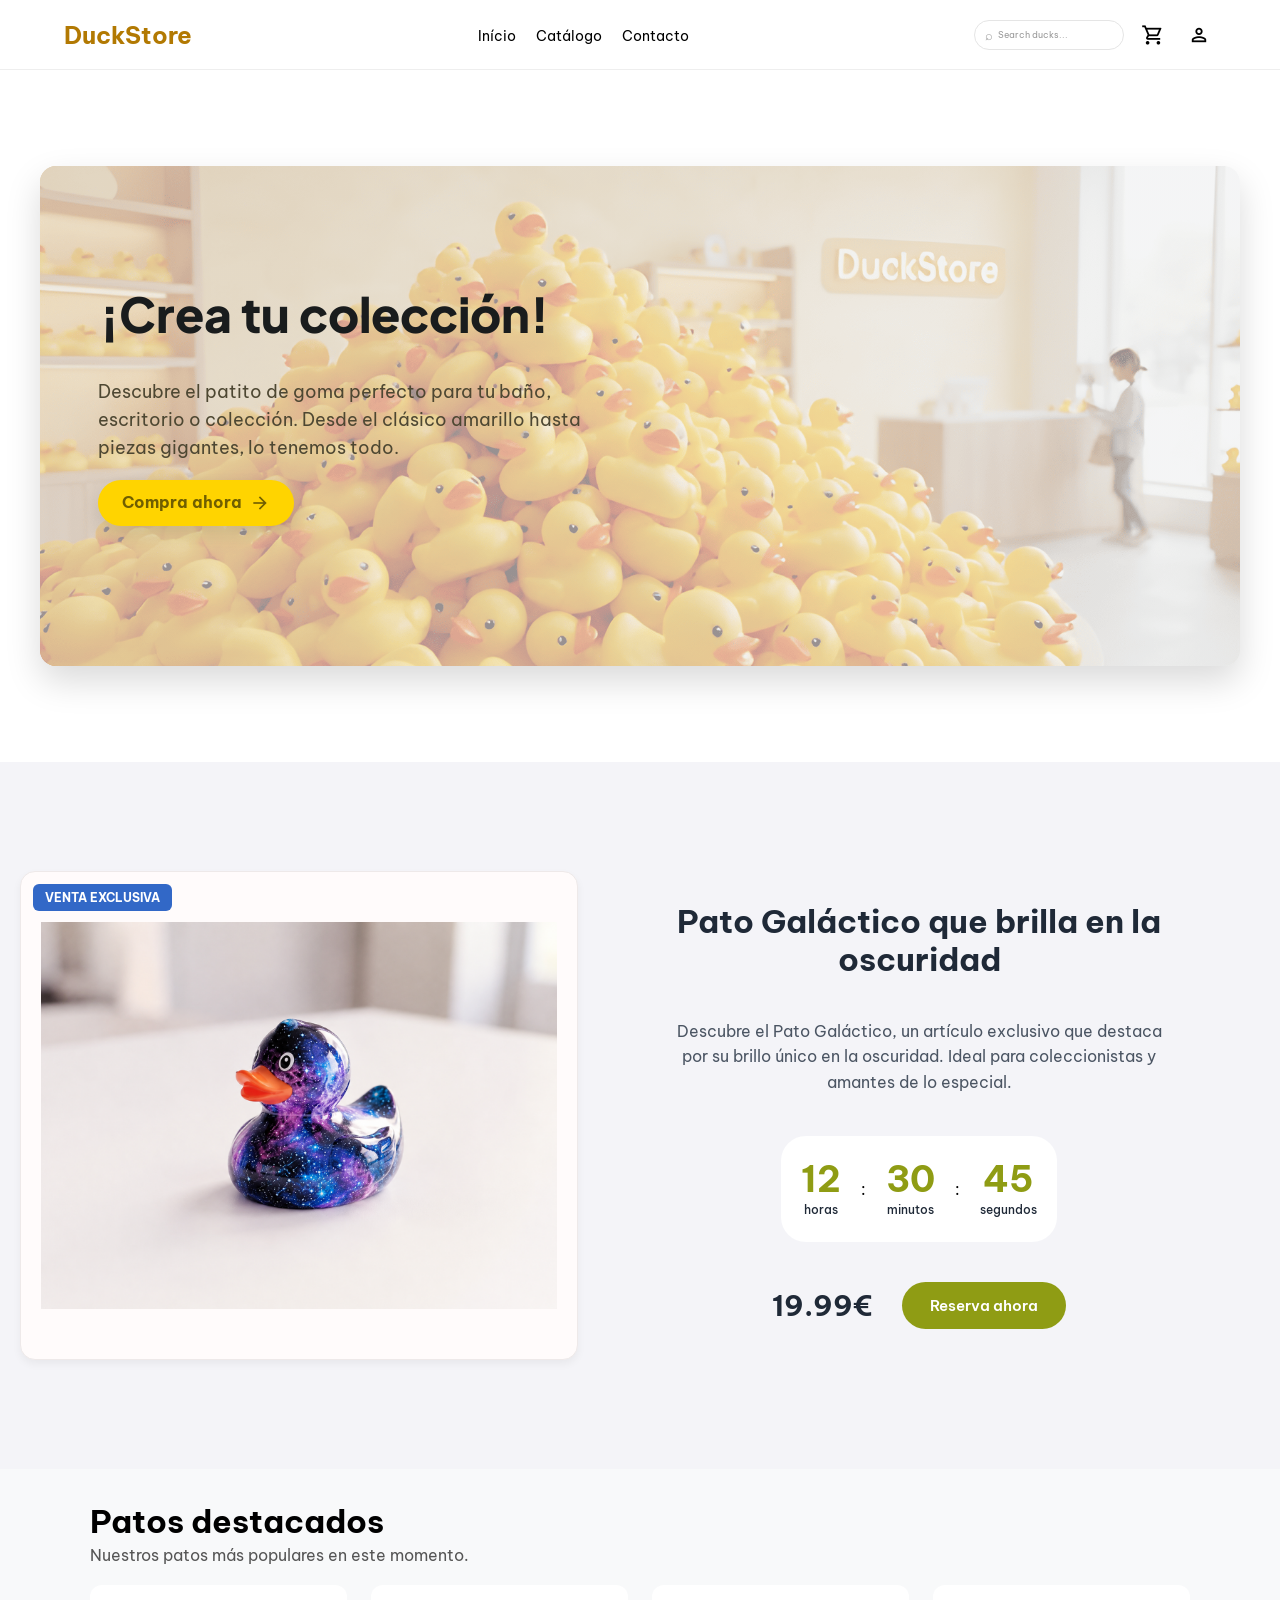
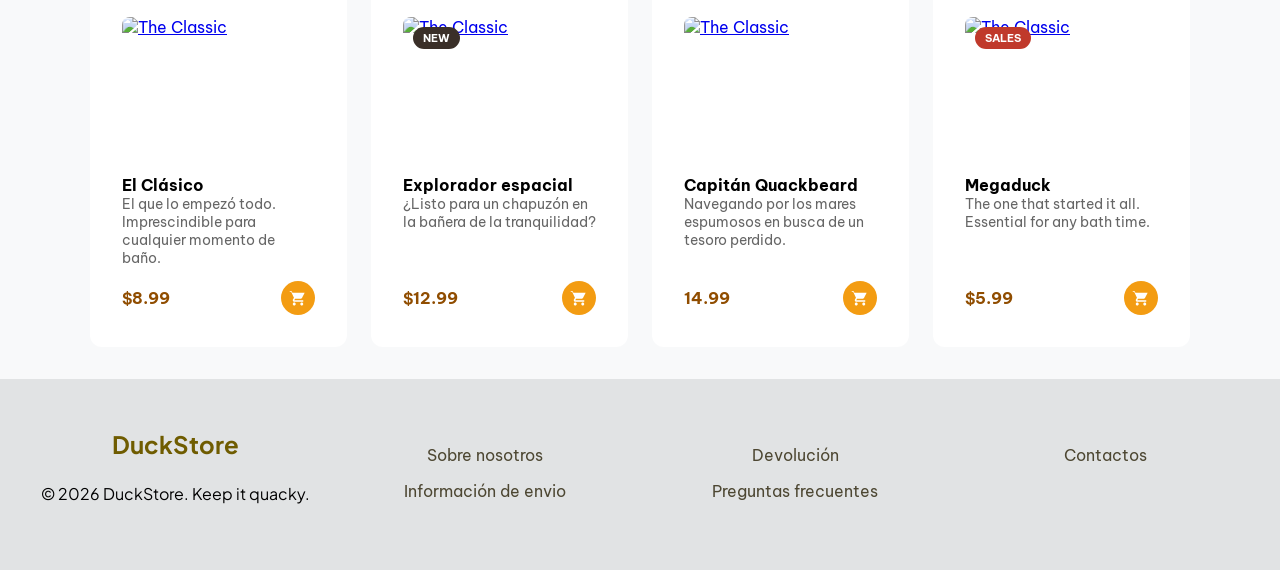
==== commit 948988db: "add details links" ====
--- a/index.html
+++ b/index.html
@@ -1,121 +1,159 @@
 <!-- inicio del proyecto -->
 <!doctype html>
 <html lang="es">
-  <head>
-    <meta charset="UTF-8" />
-    <meta name="viewport" content="width=device-width, initial-scale=1.0" />
-    <title>Duck Store - Inicio</title>
-    <!-- css injection -->
-    <link rel="stylesheet" href="src/css/styles.css" />
-    <!-- font importation -->
-    <link rel="preconnect" href="https://fonts.googleapis.com" />
-    <link rel="preconnect" href="https://fonts.gstatic.com" crossorigin />
-    <link
-      href="https://fonts.googleapis.com/css2?family=Be+Vietnam+Pro:ital,wght@0,100;0,200;0,300;0,400;0,500;0,600;0,700;0,800;0,900;1,100;1,200;1,300;1,400;1,500;1,600;1,700;1,800;1,900&display=swap"
-      rel="stylesheet"
-    />
-    <link
-      href="https://fonts.googleapis.com/css2?family=Plus+Jakarta+Sans:ital,wght@0,200..800;1,200..800&display=swap"
-      rel="stylesheet"
-    />
-  
-<link rel="stylesheet" href="https://fonts.googleapis.com/css2?family=Material+Symbols+Outlined:opsz,wght,FILL,GRAD@20..48,100..700,0..1,-50..200&" 
-/>
 
+<head>
+  <meta charset="UTF-8" />
+  <meta name="viewport" content="width=device-width, initial-scale=1.0" />
+  <title>Duck Store - Inicio</title>
+  <!-- css injection -->
+  <link rel="stylesheet" href="src/css/styles.css" />
+  <!-- font importation -->
+  <link rel="preconnect" href="https://fonts.googleapis.com" />
+  <link rel="preconnect" href="https://fonts.gstatic.com" crossorigin />
+  <link
+    href="https://fonts.googleapis.com/css2?family=Be+Vietnam+Pro:ital,wght@0,100;0,200;0,300;0,400;0,500;0,600;0,700;0,800;0,900;1,100;1,200;1,300;1,400;1,500;1,600;1,700;1,800;1,900&display=swap"
+    rel="stylesheet" />
+  <link href="https://fonts.googleapis.com/css2?family=Plus+Jakarta+Sans:ital,wght@0,200..800;1,200..800&display=swap"
+    rel="stylesheet" />
+
+  <link rel="stylesheet"
+    href="https://fonts.googleapis.com/css2?family=Material+Symbols+Outlined:opsz,wght,FILL,GRAD@20..48,100..700,0..1,-50..200&" />
+
+  <!-- Inicio BANNER -->
+  <link href="https://fonts.googleapis.com/css2?family=Material+Symbols+Outlined" rel="stylesheet" />
+  <!-- Final BANNER -->
+</head>
+
+<body>
+  <header-component></header-component>
+  <main>
     <!-- Inicio BANNER -->
-    <link href="https://fonts.googleapis.com/css2?family=Material+Symbols+Outlined" rel="stylesheet" />
-    <!-- Final BANNER -->
-  </head>
-  <body>
-    <header class="header">
-      <div class="header-container">
-        <a href="#" class="logo">DuckStore</a>
-        <nav class="nav-links">
-          <ul>
-          <li><a href="#">Início</li>
-          <li><a href="#">Catálogo</a><li>
-          <li><a href="#">Contacto</a></li>
-          </ul>
-        </nav>
-        <span>
-        <div class="header-actions">
-          <div class="search ">
-            <span>⌕</span>
-            <input type="text" placeholder="Search ducks..." /></div>
-        <button><span class="material-symbols-outlined">shopping_cart</span></button>
-       <button><span class="material-symbols-outlined">person</span></button>
-        <button  aria-label="Menu" class="md:hidden p-2 text-on-surface-variant hover:text-primary hover:scale-105 transition-transform duration-200 active:scale-95 transition-all burguerMenu_icon"><span class="material-symbols-outlined">menu</span></button>
-    </header>
-    <main>
-        <!-- Inicio BANNER -->
-        <section class="hero">
-          
-  
-         <div class="hero-image">
-          <div class="hero-content">
-            <h2 class="hero-title">¡Crea tu colección!</h2>
-             <p class="hero-desc">Descubre el patito de goma perfecto para tu baño, escritorio o colección. Desde el clásico amarillo hasta piezas gigantes, lo tenemos todo.</p>
-             <button class="hero-btn" type="button">Compra ahora <span class="material-symbols-outlined icon-sm" aria-hidden="true">arrow_forward</span></button>
-             </div>
-        </div>
-        </section>
-        <!-- Final BANNER -->
+    <section class="hero">
 
 
-      <!-- Inicio sección Venta exclusiva -->
-      <link rel="stylesheet" href="src/css/styles.css" />
-      <section class="container-low">
-        <div class="columna-imagen">
-          <div class="container-left">
-            <div class="tarjeta-producto">
-              <div class="marco-exclusivo">VENTA EXCLUSIVA</div>
-              <img src="src/img/venta-exclusiva.png" class="reserva" /></img>
+      <div class="hero-image">
+        <div class="hero-content">
+          <h2 class="hero-title">¡Crea tu colección!</h2>
+          <p class="hero-desc">Descubre el patito de goma perfecto para tu baño, escritorio o colección. Desde el
+            clásico amarillo hasta piezas gigantes, lo tenemos todo.</p>
+          <button class="hero-btn" type="button">Compra ahora <span class="material-symbols-outlined icon-sm"
+              aria-hidden="true">arrow_forward</span></button>
+        </div>
+      </div>
+    </section>
+    <!-- Final BANNER -->
+
+
+    <!-- Inicio sección Venta exclusiva -->
+    <section class="container-low">
+      <div class="columna-imagen">
+        <div class="container-left">
+          <div class="tarjeta-producto">
+            <div class="marco-exclusivo">VENTA EXCLUSIVA</div>
+            <img src="src/img/venta-exclusiva.png" class="reserva" /></img>
+          </div>
+        </div>
+      </div>
+      <div class="columna-descripcion">
+        <h2 class="titulo-producto">Pato Galáctico que brilla en la oscuridad</h2>
+        <p class="descripcion-producto">Descubre el Pato Galáctico, un artículo exclusivo que destaca por su brillo
+          único en la oscuridad. Ideal para coleccionistas y amantes de lo especial.</p>
+        <div class="contador-tiempo">
+          <div class="bloque-tiempo">
+            <span id="horas" class="numero">12</span>
+            <span class="etiqueta">horas</span>
+          </div>
+          <span class="separador">:</span>
+          <div class="bloque-tiempo">
+            <span id="minutos" class="numero">30</span>
+            <span class="etiqueta">minutos</span>
+          </div>
+          <span class="separador">:</span>
+          <div class="bloque-tiempo">
+            <span id="segundos" class="numero">45</span>
+            <span class="etiqueta">segundos</span>
+          </div>
+        </div>
+        <div class="precio-reserva">
+          <span class="precio">19.99€</span>
+          <a href="#" class="boton-reserva">Reserva ahora</a>
+        </div>
+      </div>
+    </section>
+    <section class="cards">
+      <div class="feature-section">
+        <div class="card-header">
+          <h2>Patos destacados</h2>
+          <p>Nuestros patos más populares en este momento.</p>
+        </div>
+        <div class="cards-grid">
+          <div class="card">
+            <a href="Details.html"><div class="card-image">
+              <img src="./src/img/classic.png" alt="The Classic">
+            </div></a>
+            <h3 class="card-title">El Clásico</h3>
+            <p class="card-description">El que lo empezó todo. Imprescindible para cualquier momento de baño.</p>
+            <div class="card-footer">
+              <span class="price">$8.99</span>
+              <button class="add-btn"><svg viewBox="0 0 24 24" width="18" height="18" fill="currentColor">
+                  <path
+                    d="M7 18c-1.1 0-1.99.9-1.99 2S5.9 22 7 22s2-.9 2-2-.9-2-2-2zM1 2v2h2l3.6 7.59-1.35 2.45c-.16.28-.25.61-.25.96 0 1.1.9 2 2 2h12v-2H7.42c-.14 0-.25-.11-.25-.25l.03-.12L8.1 13h7.45c.75 0 1.41-.41 1.75-1.03L20.88 5H4.54l-.94-2H1zm16 16c-1.1 0-1.99.9-1.99 2s.89 2 1.99 2 2-.9 2-2-.9-2-2-2z" />
+                </svg></button>
+            </div>
+          </div>
+          <div class="card">
+            <a href="Details.html"><div class="card-image">
+              <span class="badge new">NEW</span>
+              <img src="./src/img/space.png" alt="The Classic">
+            </div></a>
+            <h3 class="card-title">Explorador espacial</h3>
+            <p class="card-description">¿Listo para un chapuzón en la bañera de la tranquilidad?</p>
+            <div class="card-footer">
+              <span class="price">$12.99</span>
+              <button class="add-btn"><svg viewBox="0 0 24 24" width="18" height="18" fill="currentColor">
+                  <path
+                    d="M7 18c-1.1 0-1.99.9-1.99 2S5.9 22 7 22s2-.9 2-2-.9-2-2-2zM1 2v2h2l3.6 7.59-1.35 2.45c-.16.28-.25.61-.25.96 0 1.1.9 2 2 2h12v-2H7.42c-.14 0-.25-.11-.25-.25l.03-.12L8.1 13h7.45c.75 0 1.41-.41 1.75-1.03L20.88 5H4.54l-.94-2H1zm16 16c-1.1 0-1.99.9-1.99 2s.89 2 1.99 2 2-.9 2-2-.9-2-2-2z" />
+                </svg></button>
+            </div>
+          </div>
+          <div class="card">
+            <a href="Details.html"><div class="card-image">
+              <img src="./src/img/captain.png" alt="The Classic">
+            </div></a>
+            <h3 class="card-title">Capitán Quackbeard</h3>
+            <p class="card-description">Navegando por los mares espumosos en busca de un tesoro perdido.</p>
+            <div class="card-footer">
+              <span class="price">14.99</span>
+              <button class="add-btn"><svg viewBox="0 0 24 24" width="18" height="18" fill="currentColor">
+                  <path
+                    d="M7 18c-1.1 0-1.99.9-1.99 2S5.9 22 7 22s2-.9 2-2-.9-2-2-2zM1 2v2h2l3.6 7.59-1.35 2.45c-.16.28-.25.61-.25.96 0 1.1.9 2 2 2h12v-2H7.42c-.14 0-.25-.11-.25-.25l.03-.12L8.1 13h7.45c.75 0 1.41-.41 1.75-1.03L20.88 5H4.54l-.94-2H1zm16 16c-1.1 0-1.99.9-1.99 2s.89 2 1.99 2 2-.9 2-2-.9-2-2-2z" />
+                </svg></button>
+            </div>
+          </div>
+          <div class="card">
+            <a href="Details.html"><div class="card-image">
+              <span class="badge sale">SALES</span>
+              <img src="./src/img/megaduck.png" alt="The Classic">
+            </div></a>
+            <h3 class="card-title">Megaduck</h3>
+            <p class="card-description">The one that started it all. Essential for any bath time.</p>
+            <div class="card-footer">
+              <span class="price">$5.99</span>
+              <button class="add-btn"><svg viewBox="0 0 24 24" width="18" height="18" fill="currentColor">
+                  <path
+                    d="M7 18c-1.1 0-1.99.9-1.99 2S5.9 22 7 22s2-.9 2-2-.9-2-2-2zM1 2v2h2l3.6 7.59-1.35 2.45c-.16.28-.25.61-.25.96 0 1.1.9 2 2 2h12v-2H7.42c-.14 0-.25-.11-.25-.25l.03-.12L8.1 13h7.45c.75 0 1.41-.41 1.75-1.03L20.88 5H4.54l-.94-2H1zm16 16c-1.1 0-1.99.9-1.99 2s.89 2 1.99 2 2-.9 2-2-.9-2-2-2z" />
+                </svg></button>
             </div>
           </div>
         </div>
-        <div class="columna-descripcion">
-          <h2 class="titulo-producto">Pato Galáctico que brilla en la oscuridad</h2>
-          <p class="descripcion-producto">Descubre el Pato Galáctico, un artículo exclusivo que destaca por su brillo único en la oscuridad. Ideal para coleccionistas y amantes de lo especial.</p>
-          <div class="contador-tiempo">
-            <div class="bloque-tiempo">
-              <span class="numero">12</span>
-              <span class="etiqueta">horas</span>
-            </div>
-            <span class="separador">:</span>
-            <div class="bloque-tiempo">
-              <span class="numero">30</span>
-              <span class="etiqueta">minutos</span>
-            </div>
-            <span class="separador">:</span>
-            <div class="bloque-tiempo">
-              <span class="numero">45</span>
-              <span class="etiqueta">segundos</span>
-            </div>
-          </div>
-          <div class="precio-reserva">
-            <span class="precio">19.99€</span>
-            <a href="#" class="boton-reserva">Reserva ahora</a>
-          </div>
-        </div>
-      </section>
-    </main>
-    <!--Final sección venta exclusiva-->
-    <footer>
-      <section>
-        <h1 class="LogoTitle">DuckStore</h1>
-        <h2 class="SubTitle">© 2024 DuckStore. Keep it quacky.</h2>
-      </section>
-      <section>
-        <p>Sobre nosotros</p>
-        <p>Información de envio</p>
-      </section>
-      <section>
-        <p>Devolución</p>
-        <p>Preguntas frecuentes</p>
-      </section>
-      <section>
-        <p>Contactos</p>
-      </section>
-    </footer>
-  </body>
+      </div>
+    </section>
+  </main>
+  <footer-component></footer-component>
+  <!--Final sección venta exclusiva-->
+  <script src="src/js/components.js"></script>
+  <script src="src/js/counter.js"></script>
+</body>
+
 </html>
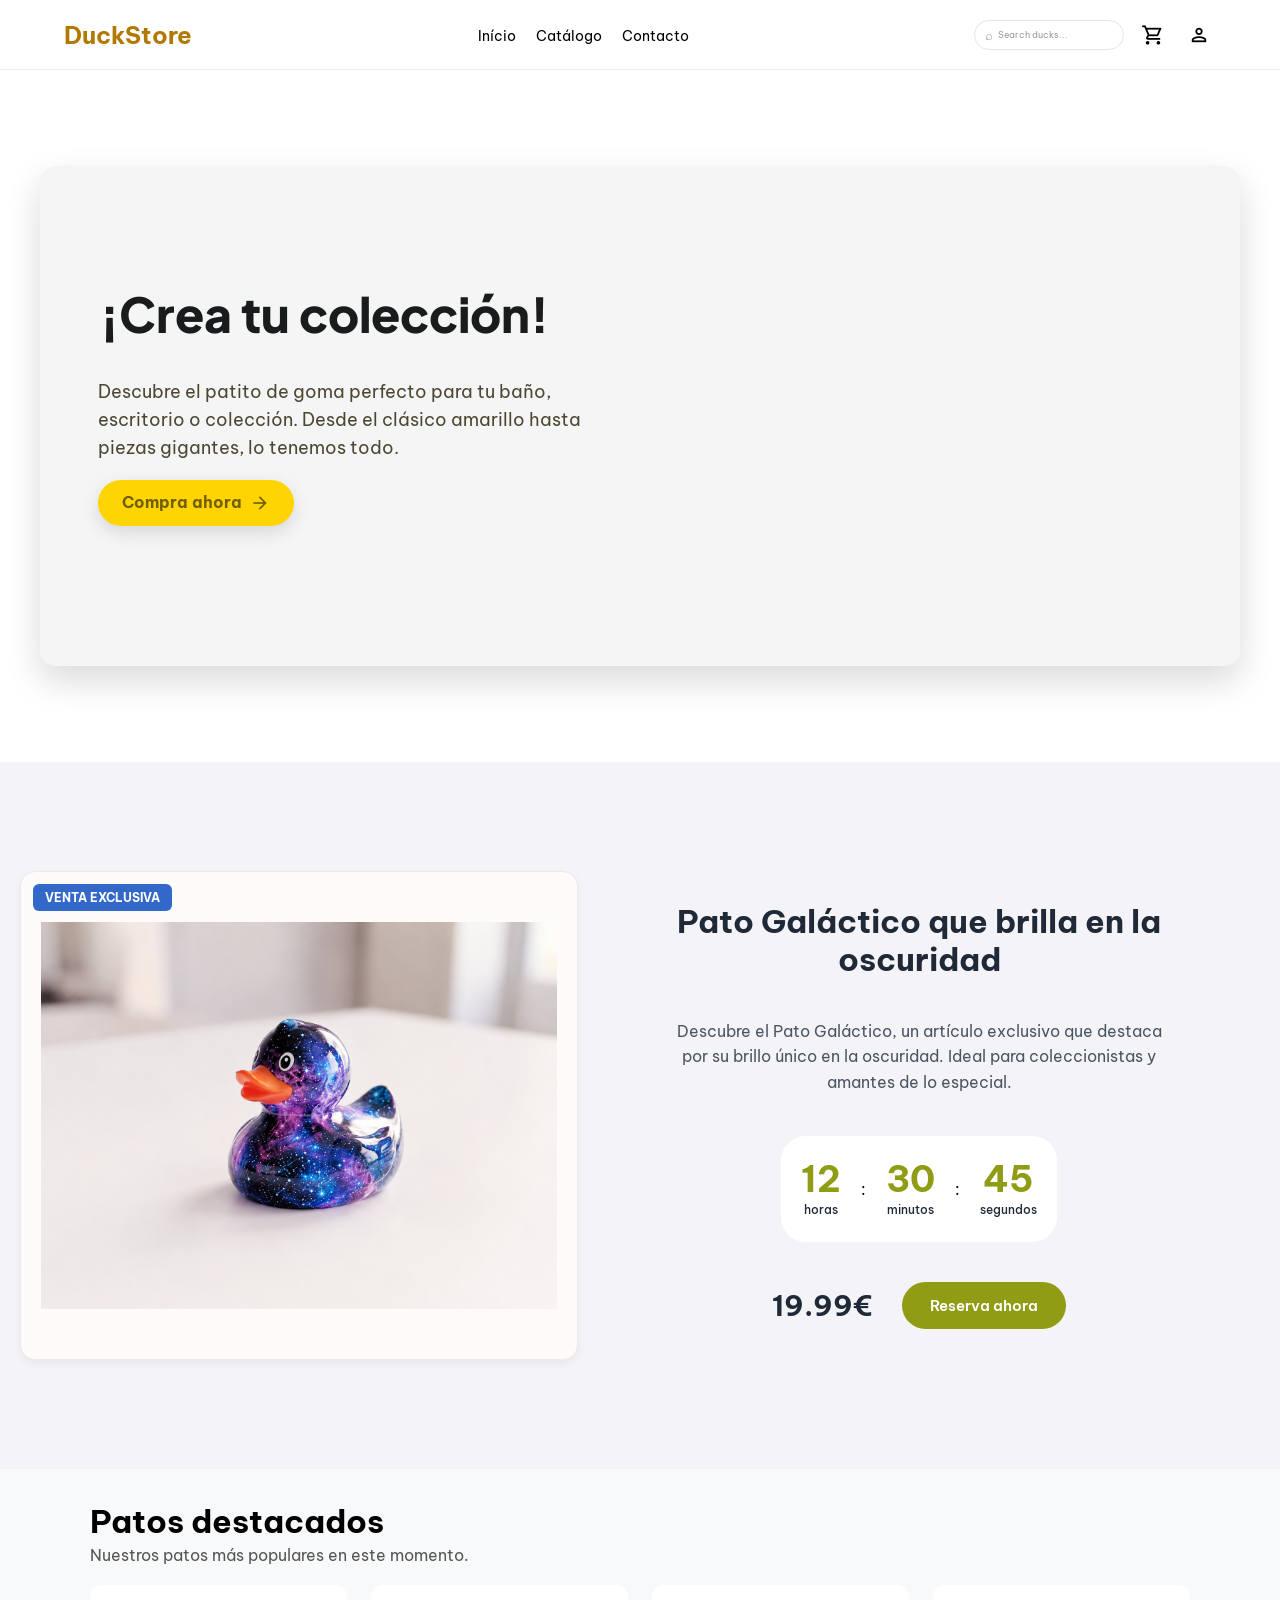
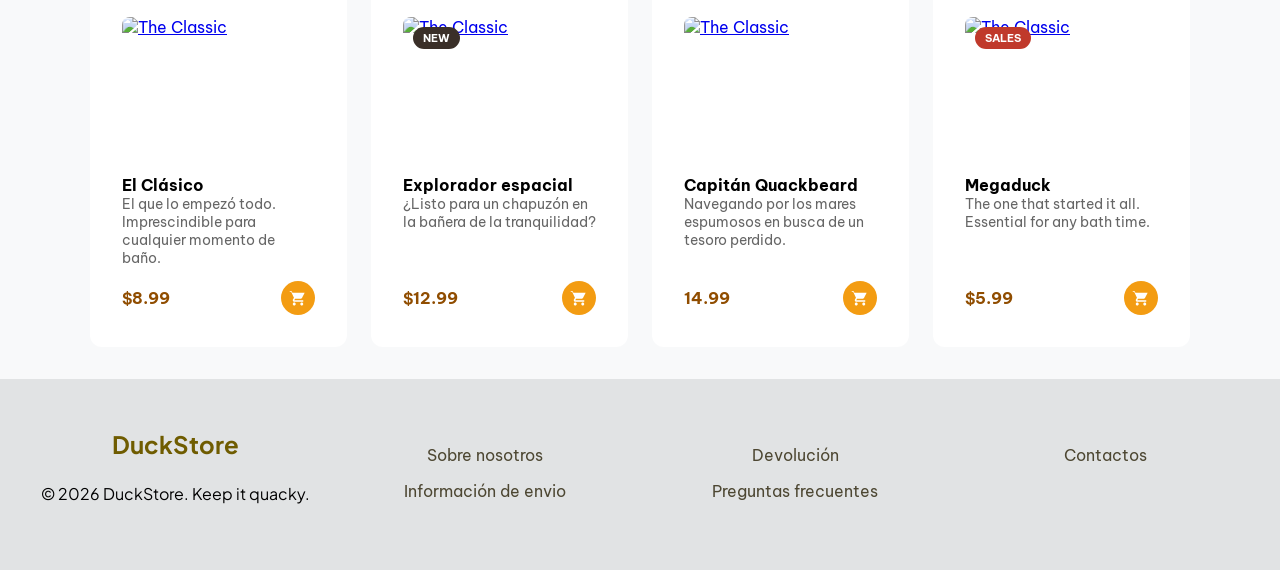
==== commit 828dbb7b: "test" ====
--- a/index.html
+++ b/index.html
@@ -51,7 +51,7 @@
         <div class="container-left">
           <div class="tarjeta-producto">
             <div class="marco-exclusivo">VENTA EXCLUSIVA</div>
-            <img src="src/img/venta-exclusiva.png" class="reserva" /></img>
+            <img src="./src/img/venta-exclusiva.png" class="reserva" /></img>
           </div>
         </div>
       </div>
--- a/src/css/styles.css
+++ b/src/css/styles.css
@@ -144,6 +144,8 @@
 
 .columna-imagen {
   flex: 1 1 45%;
+  display: flex;
+  justify-content: center;
   background-image: url(src=src/img/venta-exclusiva.png);
   background-size: cover;
   background-repeat: no-repeat;
@@ -464,7 +466,7 @@
   /* arriba 48px, derecha 20px, abajo 20px, izquierda 20px */
   box-sizing: border-box;
   background-image:
-    linear-gradient(rgba(237, 238, 239, 0.6), rgba(237, 238, 239, 0.6)), url('/src/img/fotobanner.png');
+    linear-gradient(rgba(237, 238, 239, 0.6), rgba(237, 238, 239, 0.6)), url('./src/img/fotobanner.png');
   background-size: cover;
   background-position: center;
   background-repeat: no-repeat;
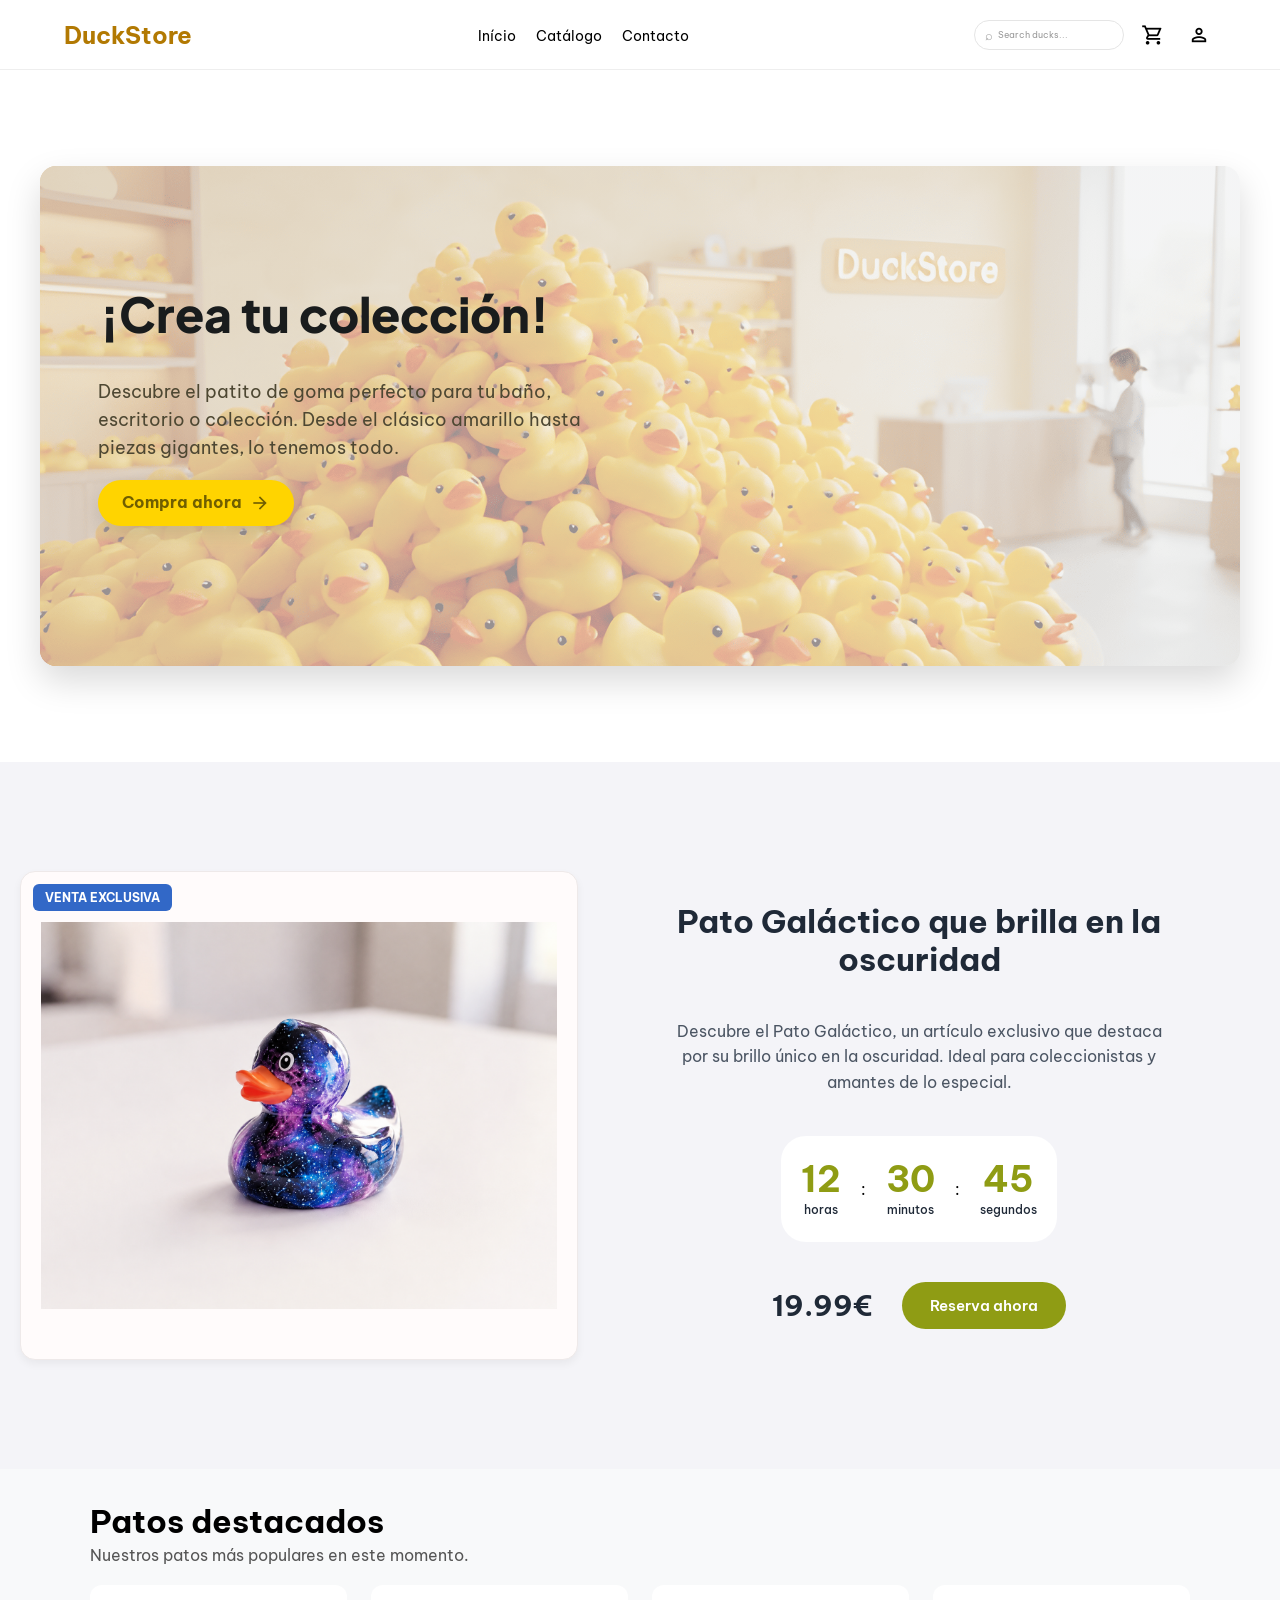
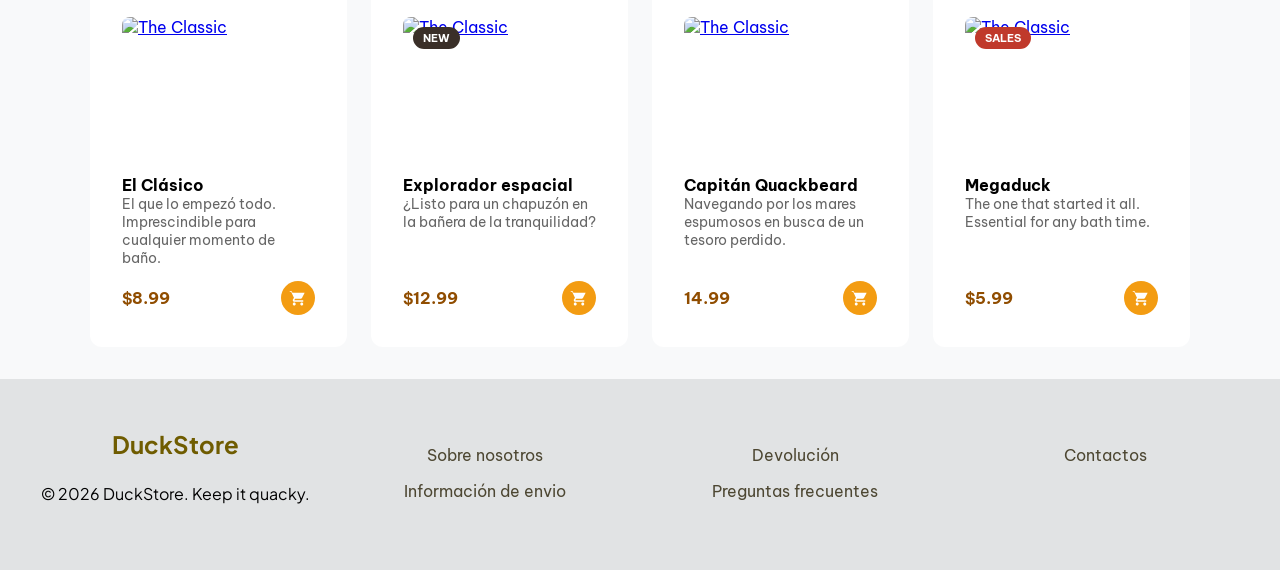
==== commit e234c107: "add favicon" ====
--- a/index.html
+++ b/index.html
@@ -6,6 +6,7 @@
   <meta charset="UTF-8" />
   <meta name="viewport" content="width=device-width, initial-scale=1.0" />
   <title>Duck Store - Inicio</title>
+  <link rel="icon" type="image/png" href="./src/img/duck-favicon.png">
   <!-- css injection -->
   <link rel="stylesheet" href="src/css/styles.css" />
   <!-- font importation -->
--- a/src/css/styles.css
+++ b/src/css/styles.css
@@ -146,10 +146,7 @@
   flex: 1 1 45%;
   display: flex;
   justify-content: center;
-  background-image: url(src=src/img/venta-exclusiva.png);
-  background-size: cover;
-  background-repeat: no-repeat;
-  background-position: center;
+
 }
 
 .columna-imagen img {
@@ -466,7 +463,7 @@
   /* arriba 48px, derecha 20px, abajo 20px, izquierda 20px */
   box-sizing: border-box;
   background-image:
-    linear-gradient(rgba(237, 238, 239, 0.6), rgba(237, 238, 239, 0.6)), url('./src/img/fotobanner.png');
+    linear-gradient(rgba(237, 238, 239, 0.6), rgba(237, 238, 239, 0.6)), url('./../img/fotobanner.png');
   background-size: cover;
   background-position: center;
   background-repeat: no-repeat;
